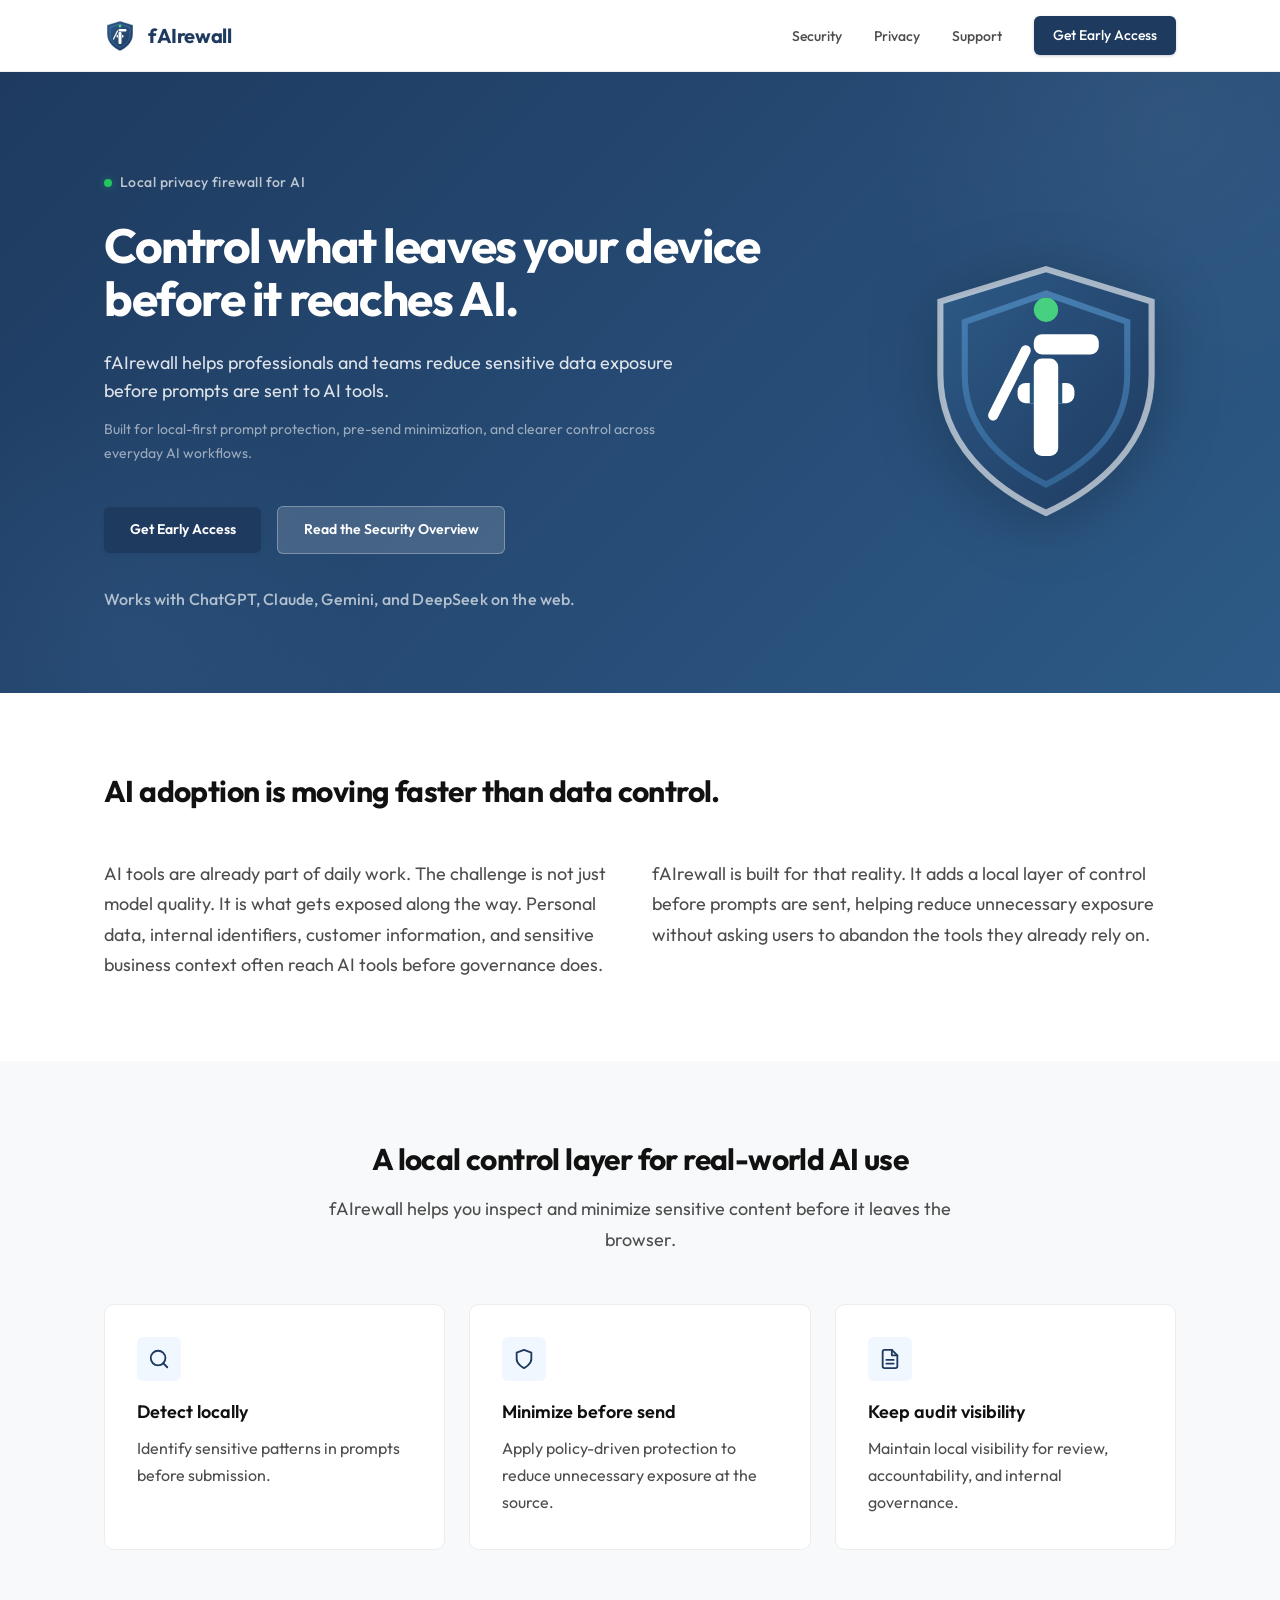
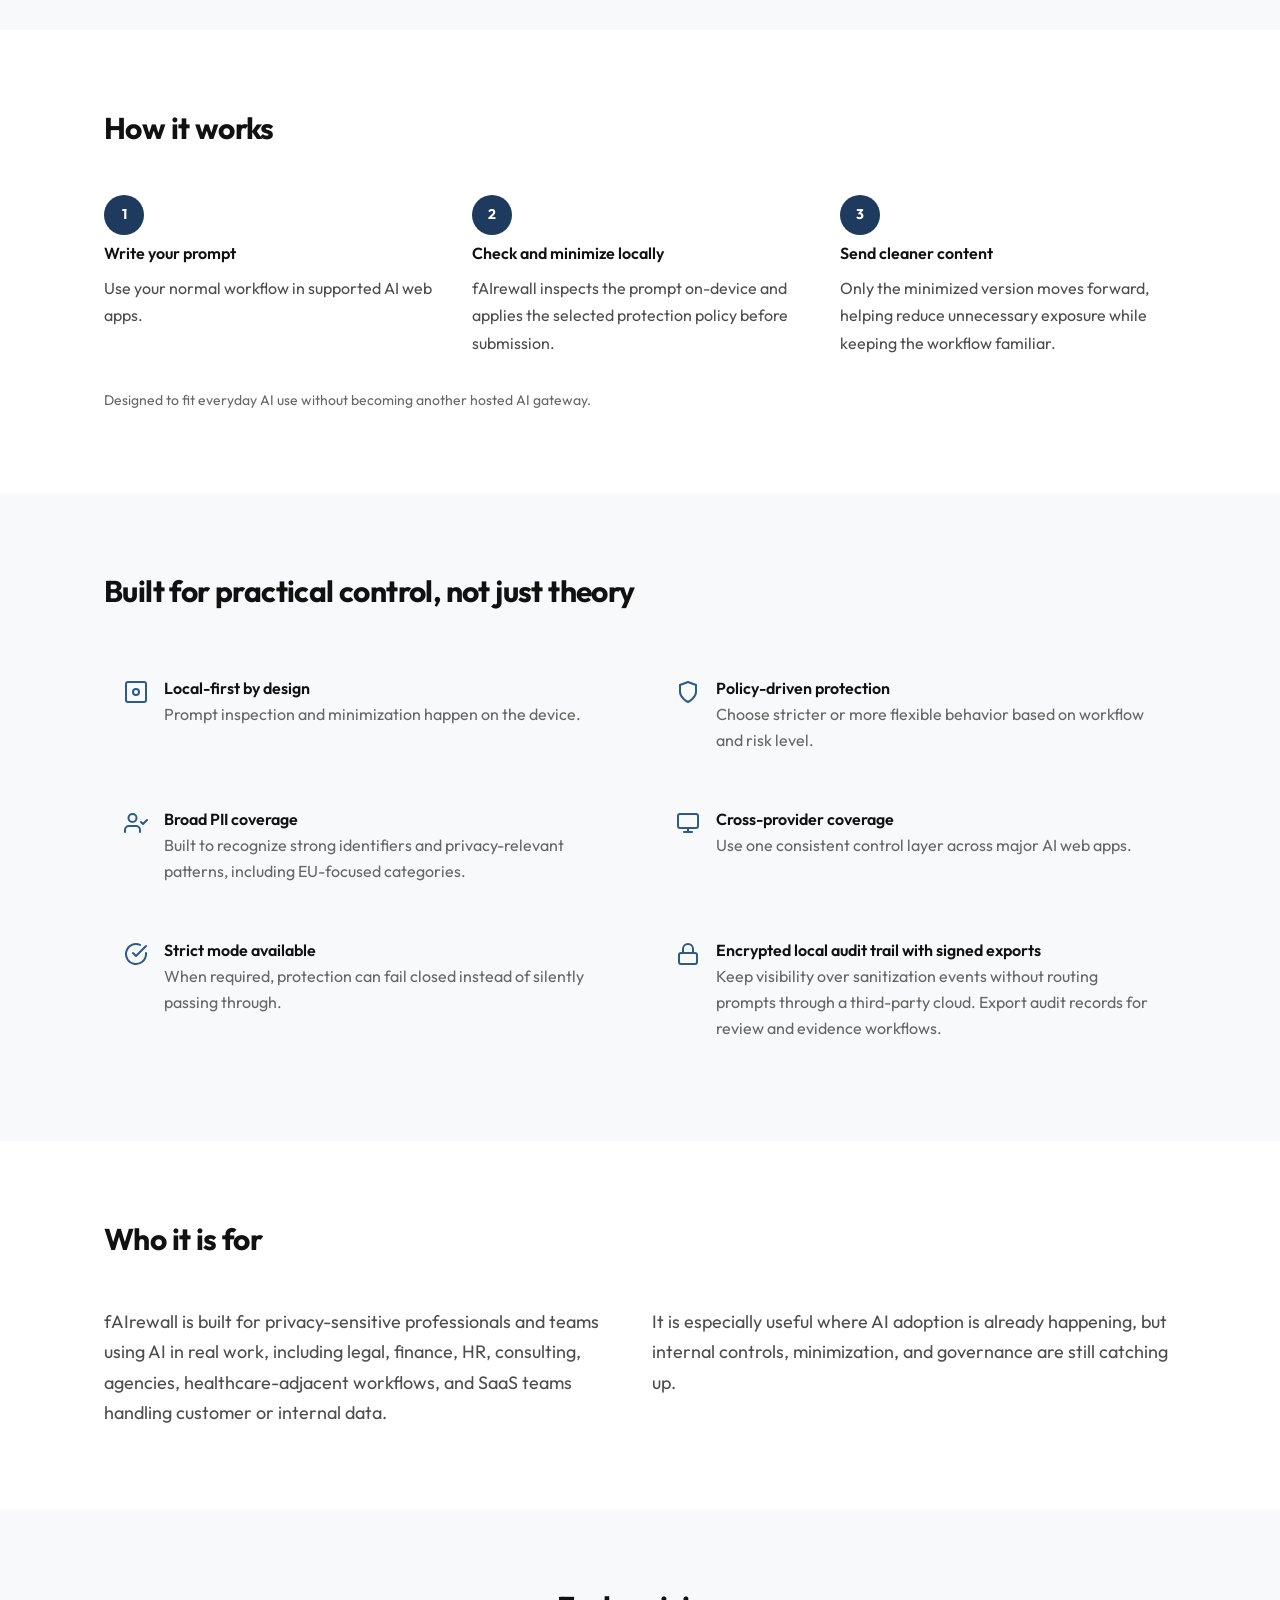
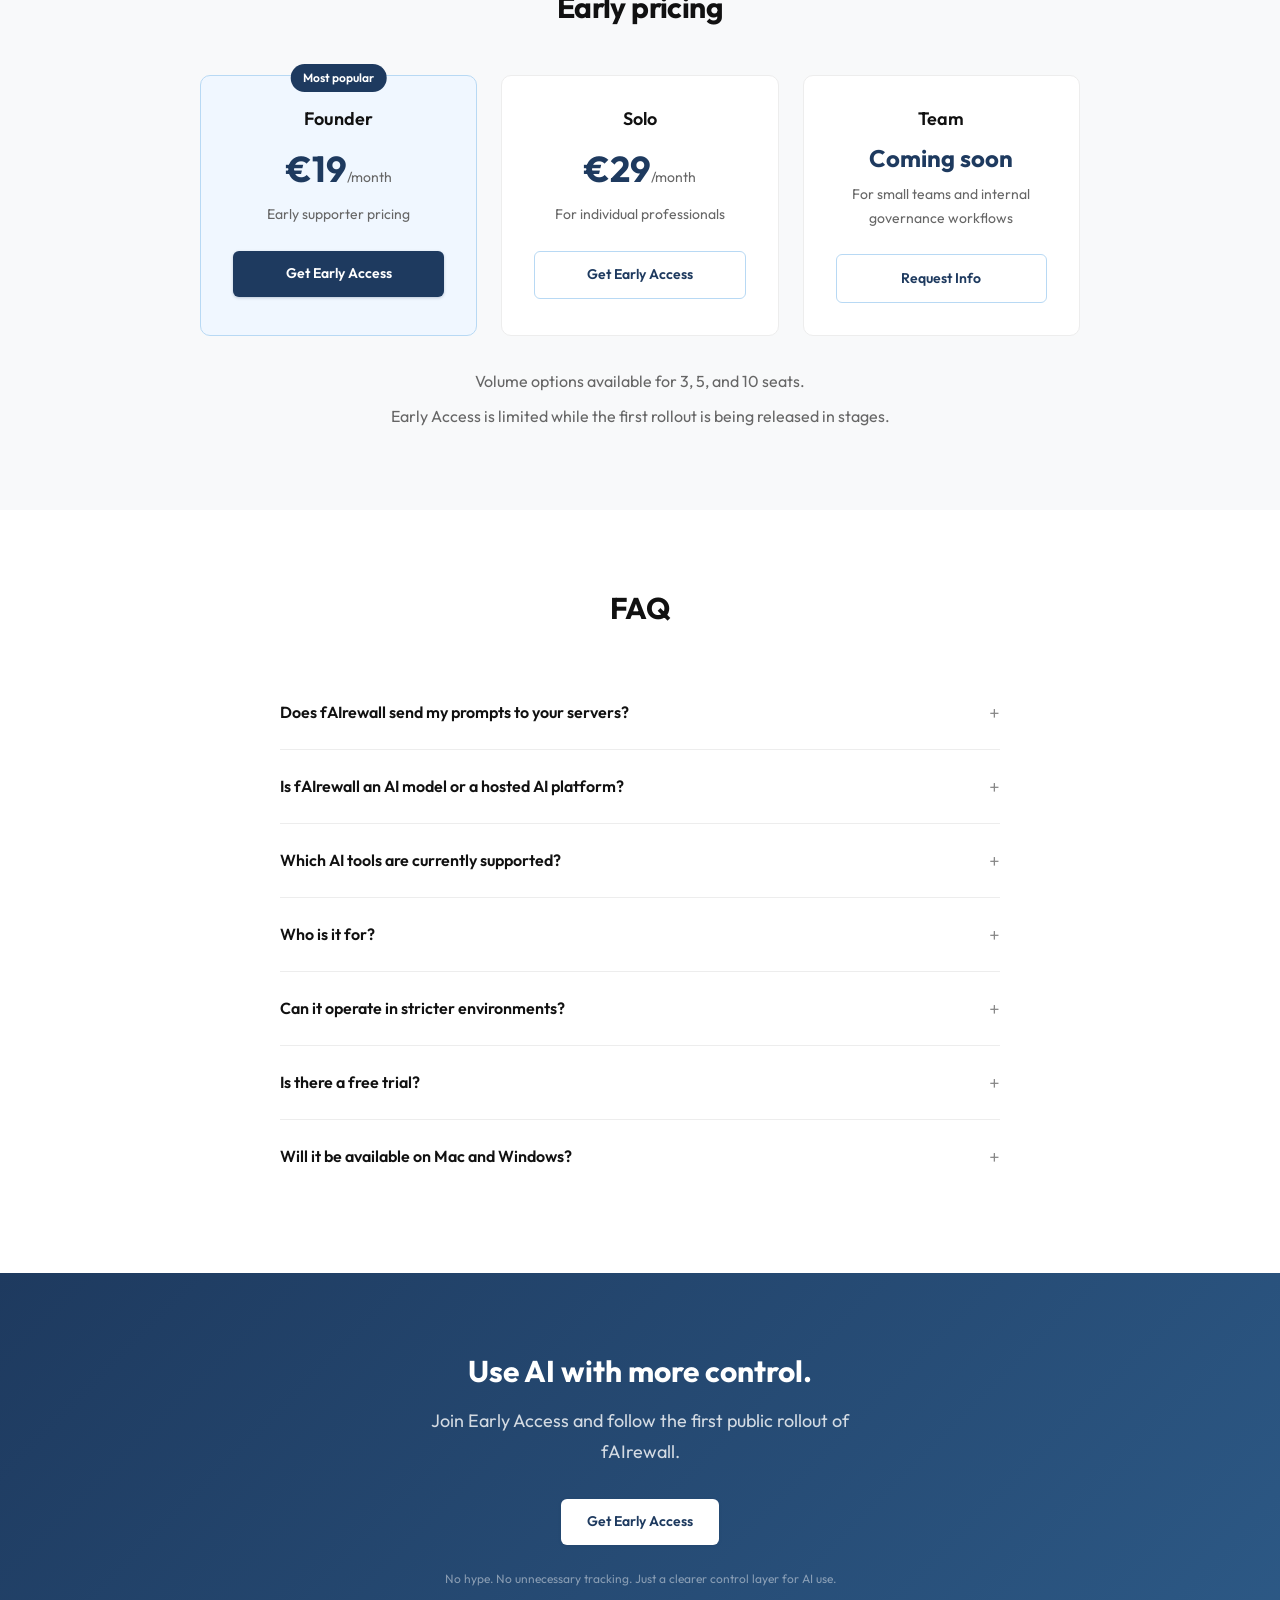
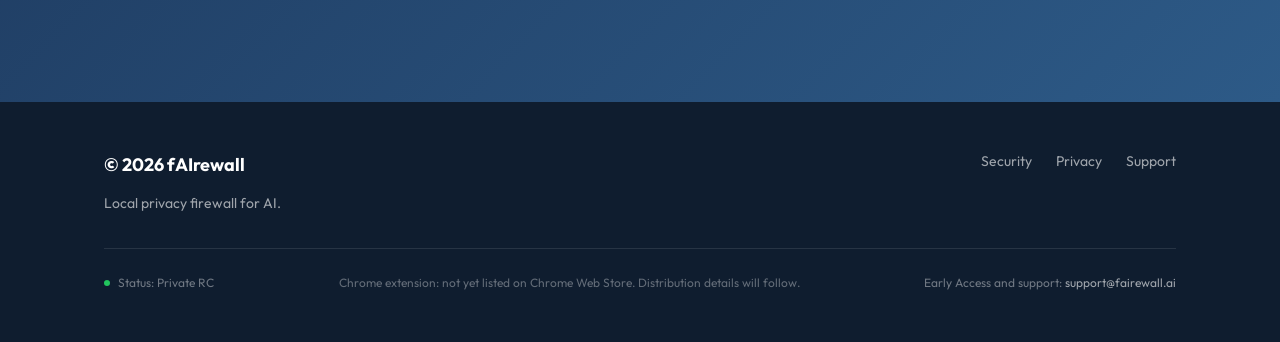
==== index.html @ bcfb012e "D25: shield full rotation non-mirrored, slightly faster" ====
<!DOCTYPE html>
<html lang="en">
<head>
  <meta charset="UTF-8" />
  <meta name="viewport" content="width=device-width, initial-scale=1.0" />
  <meta name="theme-color" content="#1e3a5f" />
  <title>fAIrewall — Local privacy firewall for AI</title>
  <meta name="description" content="fAIrewall helps professionals and teams reduce sensitive data exposure before prompts are sent to AI tools. Local-first, policy-driven, audit-ready." />
  <link rel="icon" type="image/png" href="favicon.png" />
  <link rel="stylesheet" href="styles.css" />
</head>
<body>
  <header class="site-header" id="siteHeader">
    <div class="container">
      <a href="/" class="site-logo" aria-label="fAIrewall home">
        <svg width="32" height="32" viewBox="0 0 64 64" xmlns="http://www.w3.org/2000/svg" aria-hidden="true">
          <defs><linearGradient id="hSG" x1="0%" y1="0%" x2="100%" y2="100%"><stop offset="0%" stop-color="#2d5a87"/><stop offset="100%" stop-color="#1e3a5f"/></linearGradient><linearGradient id="hHG" x1="0%" y1="0%" x2="0%" y2="100%"><stop offset="0%" stop-color="#5a9ad4"/><stop offset="100%" stop-color="#3d7ab0"/></linearGradient></defs>
          <path d="M32 2 L58 10 L58 28 C58 45 45 56 32 62 C19 56 6 45 6 28 L6 10 Z" fill="url(#hSG)"/><path d="M32 2 L58 10 L58 28 C58 45 45 56 32 62 C19 56 6 45 6 28 L6 10 Z" fill="none" stroke="#fff" stroke-width="1.5" opacity="0.6"/><path d="M32 8 L52 15 L52 28 C52 42 42 50 32 55 C22 50 12 42 12 28 L12 15 Z" fill="none" stroke="url(#hHG)" stroke-width="1.5" opacity="0.6"/>
          <g fill="#fff"><rect x="29" y="24" width="6" height="24" rx="2"/><rect x="29" y="18" width="16" height="5" rx="2"/><rect x="25" y="30" width="14" height="5" rx="2"/></g>
          <rect x="28" y="30" width="1" height="5" fill="#24547a"/><rect x="35" y="30" width="1" height="5" fill="#24547a"/>
          <line x1="27" y1="22" x2="19" y2="38" stroke="#fff" stroke-width="2.5" stroke-linecap="round"/><circle cx="32" cy="12" r="3" fill="#4ade80" opacity="0.9"/>
        </svg>
        fAIrewall
      </a>
      <nav><ul class="nav-links" id="navLinks">
        <li><a href="security.html">Security</a></li><li><a href="privacy.html">Privacy</a></li><li><a href="support.html">Support</a></li>
        <li><a href="mailto:support@fairewall.ai?subject=Early%20Access%20Request" class="btn btn-primary btn-sm">Get Early Access</a></li>
      </ul></nav>
      <button class="menu-toggle" id="menuToggle" aria-label="Toggle menu"><span></span><span></span><span></span></button>
    </div>
  </header>

  <section class="hero">
    <div class="container hero-grid">
      <div class="hero-content">
        <div class="hero-eyebrow">Local privacy firewall for AI</div>
        <h1>Control what leaves your device before it reaches AI.</h1>
        <p class="hero-sub">fAIrewall helps professionals and teams reduce sensitive data exposure before prompts are sent to AI tools.</p>
        <p class="hero-support">Built for local-first prompt protection, pre-send minimization, and clearer control across everyday AI workflows.</p>
        <div class="hero-actions">
          <a href="mailto:support@fairewall.ai?subject=Early%20Access%20Request" class="btn btn-primary">Get Early Access</a>
          <a href="security.html" class="btn btn-light">Read the Security Overview</a>
        </div>
        <p class="hero-providers">Works with ChatGPT, Claude, Gemini, and DeepSeek on the web.</p>
      </div>
      <div class="hero-visual">
        <div class="hero-shield-wrapper">
          <svg class="hero-shield-face" viewBox="0 0 64 64" xmlns="http://www.w3.org/2000/svg">
            <defs><linearGradient id="hsG" x1="0%" y1="0%" x2="100%" y2="100%"><stop offset="0%" stop-color="#2d5a87"/><stop offset="100%" stop-color="#1e3a5f"/></linearGradient><linearGradient id="hhG" x1="0%" y1="0%" x2="0%" y2="100%"><stop offset="0%" stop-color="#5a9ad4"/><stop offset="100%" stop-color="#3d7ab0"/></linearGradient></defs>
            <path d="M32 2 L58 10 L58 28 C58 45 45 56 32 62 C19 56 6 45 6 28 L6 10 Z" fill="url(#hsG)"/><path d="M32 2 L58 10 L58 28 C58 45 45 56 32 62 C19 56 6 45 6 28 L6 10 Z" fill="none" stroke="#fff" stroke-width="1.5" opacity="0.6"/><path d="M32 8 L52 15 L52 28 C52 42 42 50 32 55 C22 50 12 42 12 28 L12 15 Z" fill="none" stroke="url(#hhG)" stroke-width="1.5" opacity="0.6"/>
            <g fill="#fff"><rect x="29" y="24" width="6" height="24" rx="2"/><rect x="29" y="18" width="16" height="5" rx="2"/><rect x="25" y="30" width="14" height="5" rx="2"/></g>
            <rect x="28" y="30" width="1" height="5" fill="#24547a"/><rect x="35" y="30" width="1" height="5" fill="#24547a"/>
            <line x1="27" y1="22" x2="19" y2="38" stroke="#fff" stroke-width="2.5" stroke-linecap="round"/><circle class="shield-dot" cx="32" cy="12" r="3" fill="#4ade80" opacity="0.9"/>
          </svg>
          <svg class="hero-shield-face hero-shield-back" viewBox="0 0 64 64" xmlns="http://www.w3.org/2000/svg">
            <defs><linearGradient id="hsG2" x1="0%" y1="0%" x2="100%" y2="100%"><stop offset="0%" stop-color="#2d5a87"/><stop offset="100%" stop-color="#1e3a5f"/></linearGradient><linearGradient id="hhG2" x1="0%" y1="0%" x2="0%" y2="100%"><stop offset="0%" stop-color="#5a9ad4"/><stop offset="100%" stop-color="#3d7ab0"/></linearGradient></defs>
            <path d="M32 2 L58 10 L58 28 C58 45 45 56 32 62 C19 56 6 45 6 28 L6 10 Z" fill="url(#hsG2)"/><path d="M32 2 L58 10 L58 28 C58 45 45 56 32 62 C19 56 6 45 6 28 L6 10 Z" fill="none" stroke="#fff" stroke-width="1.5" opacity="0.6"/><path d="M32 8 L52 15 L52 28 C52 42 42 50 32 55 C22 50 12 42 12 28 L12 15 Z" fill="none" stroke="url(#hhG2)" stroke-width="1.5" opacity="0.6"/>
            <g fill="#fff"><rect x="29" y="24" width="6" height="24" rx="2"/><rect x="29" y="18" width="16" height="5" rx="2"/><rect x="25" y="30" width="14" height="5" rx="2"/></g>
            <rect x="28" y="30" width="1" height="5" fill="#24547a"/><rect x="35" y="30" width="1" height="5" fill="#24547a"/>
            <line x1="27" y1="22" x2="19" y2="38" stroke="#fff" stroke-width="2.5" stroke-linecap="round"/><circle class="shield-dot" cx="32" cy="12" r="3" fill="#4ade80" opacity="0.9"/>
          </svg>
        </div>
      </div>
    </div>
  </section>

  <section class="section" id="why"><div class="container">
    <div class="section-header fade-up"><h2 class="section-title">AI adoption is moving faster than data control.</h2></div>
    <div class="grid-2 fade-up">
      <p class="section-intro">AI tools are already part of daily work. The challenge is not just model quality. It is what gets exposed along the way. Personal data, internal identifiers, customer information, and sensitive business context often reach AI tools before governance does.</p>
      <p class="section-intro">fAIrewall is built for that reality. It adds a local layer of control before prompts are sent, helping reduce unnecessary exposure without asking users to abandon the tools they already rely on.</p>
    </div>
  </div></section>

  <section class="section section-alt" id="what"><div class="container">
    <div class="section-header centered fade-up"><h2 class="section-title">A local control layer for real-world AI use</h2><p class="section-intro">fAIrewall helps you inspect and minimize sensitive content before it leaves the browser.</p></div>
    <div class="grid-3 fade-up">
      <div class="card"><div class="card-icon"><svg viewBox="0 0 24 24" fill="none" stroke="currentColor" stroke-width="2" stroke-linecap="round" stroke-linejoin="round"><circle cx="11" cy="11" r="8"/><line x1="21" y1="21" x2="16.65" y2="16.65"/></svg></div><h3>Detect locally</h3><p>Identify sensitive patterns in prompts before submission.</p></div>
      <div class="card"><div class="card-icon"><svg viewBox="0 0 24 24" fill="none" stroke="currentColor" stroke-width="2" stroke-linecap="round" stroke-linejoin="round"><path d="M12 22s8-4 8-10V5l-8-3-8 3v7c0 6 8 10 8 10z"/></svg></div><h3>Minimize before send</h3><p>Apply policy-driven protection to reduce unnecessary exposure at the source.</p></div>
      <div class="card"><div class="card-icon"><svg viewBox="0 0 24 24" fill="none" stroke="currentColor" stroke-width="2" stroke-linecap="round" stroke-linejoin="round"><path d="M14 2H6a2 2 0 0 0-2 2v16a2 2 0 0 0 2 2h12a2 2 0 0 0 2-2V8z"/><polyline points="14 2 14 8 20 8"/><line x1="16" y1="13" x2="8" y2="13"/><line x1="16" y1="17" x2="8" y2="17"/></svg></div><h3>Keep audit visibility</h3><p>Maintain local visibility for review, accountability, and internal governance.</p></div>
    </div>
  </div></section>

  <section class="section" id="how"><div class="container">
    <div class="section-header fade-up"><h2 class="section-title">How it works</h2></div>
    <div class="steps fade-up">
      <div class="step"><h3>Write your prompt</h3><p>Use your normal workflow in supported AI web apps.</p></div>
      <div class="step"><h3>Check and minimize locally</h3><p>fAIrewall inspects the prompt on-device and applies the selected protection policy before submission.</p></div>
      <div class="step"><h3>Send cleaner content</h3><p>Only the minimized version moves forward, helping reduce unnecessary exposure while keeping the workflow familiar.</p></div>
    </div>
    <p class="section-intro fade-up" style="margin-top:var(--space-8);font-size:var(--text-sm);color:var(--text-muted);">Designed to fit everyday AI use without becoming another hosted AI gateway.</p>
  </div></section>

  <section class="section section-alt" id="capabilities"><div class="container">
    <div class="section-header fade-up"><h2 class="section-title">Built for practical control, not just theory</h2></div>
    <div class="capabilities fade-up">
      <div class="capability"><svg class="capability-icon" viewBox="0 0 24 24" fill="none" stroke="currentColor" stroke-width="2" stroke-linecap="round" stroke-linejoin="round"><rect x="2" y="2" width="20" height="20" rx="2"/><circle cx="12" cy="12" r="3"/></svg><div><h3>Local-first by design</h3><p>Prompt inspection and minimization happen on the device.</p></div></div>
      <div class="capability"><svg class="capability-icon" viewBox="0 0 24 24" fill="none" stroke="currentColor" stroke-width="2" stroke-linecap="round" stroke-linejoin="round"><path d="M12 22s8-4 8-10V5l-8-3-8 3v7c0 6 8 10 8 10z"/></svg><div><h3>Policy-driven protection</h3><p>Choose stricter or more flexible behavior based on workflow and risk level.</p></div></div>
      <div class="capability"><svg class="capability-icon" viewBox="0 0 24 24" fill="none" stroke="currentColor" stroke-width="2" stroke-linecap="round" stroke-linejoin="round"><path d="M16 21v-2a4 4 0 0 0-4-4H5a4 4 0 0 0-4 4v2"/><circle cx="8.5" cy="7" r="4"/><polyline points="17 11 19 13 23 9"/></svg><div><h3>Broad PII coverage</h3><p>Built to recognize strong identifiers and privacy-relevant patterns, including EU-focused categories.</p></div></div>
      <div class="capability"><svg class="capability-icon" viewBox="0 0 24 24" fill="none" stroke="currentColor" stroke-width="2" stroke-linecap="round" stroke-linejoin="round"><rect x="2" y="3" width="20" height="14" rx="2"/><line x1="8" y1="21" x2="16" y2="21"/><line x1="12" y1="17" x2="12" y2="21"/></svg><div><h3>Cross-provider coverage</h3><p>Use one consistent control layer across major AI web apps.</p></div></div>
      <div class="capability"><svg class="capability-icon" viewBox="0 0 24 24" fill="none" stroke="currentColor" stroke-width="2" stroke-linecap="round" stroke-linejoin="round"><path d="M22 11.08V12a10 10 0 1 1-5.93-9.14"/><polyline points="22 4 12 14.01 9 11.01"/></svg><div><h3>Strict mode available</h3><p>When required, protection can fail closed instead of silently passing through.</p></div></div>
      <div class="capability"><svg class="capability-icon" viewBox="0 0 24 24" fill="none" stroke="currentColor" stroke-width="2" stroke-linecap="round" stroke-linejoin="round"><rect x="3" y="11" width="18" height="11" rx="2" ry="2"/><path d="M7 11V7a5 5 0 0 1 10 0v4"/></svg><div><h3>Encrypted local audit trail with signed exports</h3><p>Keep visibility over sanitization events without routing prompts through a third-party cloud. Export audit records for review and evidence workflows.</p></div></div>
    </div>
  </div></section>

  <section class="section" id="who"><div class="container">
    <div class="section-header fade-up"><h2 class="section-title">Who it is for</h2></div>
    <div class="grid-2 fade-up">
      <p class="section-intro">fAIrewall is built for privacy-sensitive professionals and teams using AI in real work, including legal, finance, HR, consulting, agencies, healthcare-adjacent workflows, and SaaS teams handling customer or internal data.</p>
      <p class="section-intro">It is especially useful where AI adoption is already happening, but internal controls, minimization, and governance are still catching up.</p>
    </div>
  </div></section>

  <section class="section section-alt" id="pricing"><div class="container">
    <div class="section-header centered fade-up"><h2 class="section-title">Early pricing</h2></div>
    <div class="pricing-grid fade-up">
      <div class="pricing-card featured"><h3>Founder</h3><div class="price">&euro;19<span class="price-period">/month</span></div><p class="price-desc">Early supporter pricing</p><a href="mailto:support@fairewall.ai?subject=Early%20Access%20Request" class="btn btn-primary" style="width:100%">Get Early Access</a></div>
      <div class="pricing-card"><h3>Solo</h3><div class="price">&euro;29<span class="price-period">/month</span></div><p class="price-desc">For individual professionals</p><a href="mailto:support@fairewall.ai?subject=Early%20Access%20Request" class="btn btn-secondary" style="width:100%">Get Early Access</a></div>
      <div class="pricing-card"><h3>Team</h3><div class="price" style="font-size:var(--text-2xl);margin-top:var(--space-2);">Coming soon</div><p class="price-desc">For small teams and internal governance workflows</p><a href="mailto:support@fairewall.ai?subject=Early%20Access%20Request%20-%20Team" class="btn btn-secondary" style="width:100%">Request Info</a></div>
    </div>
    <p class="pricing-note fade-up">Volume options available for 3, 5, and 10 seats.</p>
    <p class="pricing-note fade-up" style="margin-top:var(--space-2);">Early Access is limited while the first rollout is being released in stages.</p>
  </div></section>

  <section class="section" id="faq"><div class="container">
    <div class="section-header centered fade-up"><h2 class="section-title">FAQ</h2></div>
    <div class="faq-list fade-up">
      <div class="faq-item"><button class="faq-q" aria-expanded="false">Does fAIrewall send my prompts to your servers?</button><div class="faq-a"><p>By default, no. fAIrewall is built around local processing and local control rather than acting as a hosted relay.</p></div></div>
      <div class="faq-item"><button class="faq-q" aria-expanded="false">Is fAIrewall an AI model or a hosted AI platform?</button><div class="faq-a"><p>No. It is a local control layer designed to help reduce sensitive data exposure before prompts are submitted to the AI tools you already use.</p></div></div>
      <div class="faq-item"><button class="faq-q" aria-expanded="false">Which AI tools are currently supported?</button><div class="faq-a"><p>Current web support includes ChatGPT, Claude, Gemini, and DeepSeek.</p></div></div>
      <div class="faq-item"><button class="faq-q" aria-expanded="false">Who is it for?</button><div class="faq-a"><p>It is designed for professionals and teams who want more control over what gets exposed to AI tools during everyday work.</p></div></div>
      <div class="faq-item"><button class="faq-q" aria-expanded="false">Can it operate in stricter environments?</button><div class="faq-a"><p>Yes. fAIrewall is designed to support stricter operational modes when silent fallback is not acceptable.</p></div></div>
      <div class="faq-item"><button class="faq-q" aria-expanded="false">Is there a free trial?</button><div class="faq-a"><p>A 14-day local trial is planned as part of the rollout.</p></div></div>
      <div class="faq-item"><button class="faq-q" aria-expanded="false">Will it be available on Mac and Windows?</button><div class="faq-a"><p>Yes. Early rollout targets both macOS and Windows.</p></div></div>
    </div>
  </div></section>

  <section class="final-cta"><div class="container">
    <h2>Use AI with more control.</h2>
    <p>Join Early Access and follow the first public rollout of fAIrewall.</p>
    <a href="mailto:support@fairewall.ai?subject=Early%20Access%20Request" class="btn btn-primary" style="background:var(--neutral-0);color:var(--brand-700);">Get Early Access</a>
    <p class="micro">No hype. No unnecessary tracking. Just a clearer control layer for AI use.</p>
  </div></section>

  <footer class="site-footer"><div class="container">
    <div class="footer-inner">
      <div><div class="footer-brand">&copy; 2026 fAIrewall</div><p>Local privacy firewall for AI.</p></div>
      <ul class="footer-links"><li><a href="security.html">Security</a></li><li><a href="privacy.html">Privacy</a></li><li><a href="support.html">Support</a></li></ul>
    </div>
    <div class="footer-meta">
      <span class="footer-status"><span class="dot"></span> Status: Private RC</span>
      <span class="footer-disclosure">Chrome extension: not yet listed on Chrome Web Store. Distribution details will follow.</span>
      <span class="footer-contact">Early Access and support: <a href="mailto:support@fairewall.ai">support@fairewall.ai</a></span>
    </div>
  </div></footer>

  <script>
    const header=document.getElementById('siteHeader');window.addEventListener('scroll',()=>{header.classList.toggle('scrolled',window.scrollY>10)});
    const toggle=document.getElementById('menuToggle'),links=document.getElementById('navLinks');toggle.addEventListener('click',()=>{links.classList.toggle('open');toggle.classList.toggle('open')});
    document.querySelectorAll('.faq-q').forEach(btn=>{btn.addEventListener('click',()=>{const item=btn.parentElement,isOpen=item.classList.contains('open');document.querySelectorAll('.faq-item').forEach(i=>i.classList.remove('open'));document.querySelectorAll('.faq-q').forEach(b=>b.setAttribute('aria-expanded','false'));if(!isOpen){item.classList.add('open');btn.setAttribute('aria-expanded','true')}})});
    const observer=new IntersectionObserver(entries=>{entries.forEach(e=>{if(e.isIntersecting)e.target.classList.add('visible')})},{threshold:0.1,rootMargin:'0px 0px -40px 0px'});document.querySelectorAll('.fade-up').forEach(el=>observer.observe(el));
  </script>
</body>
</html>
---- styles.css ----
/* ============================================================
   fAIrewall D25 Landing — Shared Styles
   Source-of-truth palette from desktop + extension code
   ============================================================ */

/* --- Google Font --- */
@import url('https://fonts.googleapis.com/css2?family=Outfit:wght@300;400;500;600;700&display=swap');

/* === Design Tokens === */
:root {
  /* Brand (from product --fw-primary-* / --color-primary-*) */
  --brand-900: #0f1d2f;
  --brand-800: #162a42;
  --brand-700: #1e3a5f;
  --brand-600: #2d5a87;
  --brand-500: #3d7ab0;
  --brand-400: #5a9ad4;
  --brand-200: #b8d9f4;
  --brand-100: #e0f0fc;
  --brand-50:  #f0f7ff;

  /* Success (from product --fw-success-* / --color-success-*) */
  --success-700: #166534;
  --success-600: #16a34a;
  --success-500: #22c55e;
  --success-100: #dcfce7;
  --success-50:  #f0fdf4;

  /* Warning */
  --warning-500: #f59e0b;

  /* Danger */
  --danger-500: #ef4444;

  /* Neutrals (from product neutral scale) */
  --neutral-900: #111111;
  --neutral-800: #1a1a1a;
  --neutral-700: #333333;
  --neutral-600: #4d4d4d;
  --neutral-500: #666666;
  --neutral-400: #888888;
  --neutral-300: #b3b3b3;
  --neutral-200: #d4d4d4;
  --neutral-150: #e0e0e0;
  --neutral-100: #ededed;
  --neutral-50:  #f5f5f5;
  --neutral-25:  #f8f9fa;
  --neutral-0:   #ffffff;

  /* Semantic mappings */
  --bg:            var(--neutral-0);
  --bg-alt:        var(--neutral-25);
  --card-bg:       var(--neutral-0);
  --text:          var(--neutral-900);
  --text-secondary: var(--neutral-600);
  --text-muted:    var(--neutral-500);
  --text-light:    var(--neutral-400);
  --border:        var(--neutral-150);
  --border-light:  var(--neutral-100);

  /* Typography */
  --font-main: 'Outfit', system-ui, -apple-system, sans-serif;
  --text-xs:   0.75rem;
  --text-sm:   0.875rem;
  --text-base: 1rem;
  --text-lg:   1.125rem;
  --text-xl:   1.25rem;
  --text-2xl:  1.5rem;
  --text-3xl:  1.875rem;
  --text-4xl:  2.25rem;
  --text-5xl:  3rem;

  /* Spacing */
  --space-1:  0.25rem;
  --space-2:  0.5rem;
  --space-3:  0.75rem;
  --space-4:  1rem;
  --space-5:  1.25rem;
  --space-6:  1.5rem;
  --space-8:  2rem;
  --space-10: 2.5rem;
  --space-12: 3rem;
  --space-16: 4rem;
  --space-20: 5rem;
  --space-24: 6rem;

  /* Layout */
  --max-width:   1120px;
  --header-h:    72px;
  --radius-sm:   6px;
  --radius-md:   10px;
  --radius-lg:   16px;
  --radius-full: 9999px;

  /* Shadows */
  --shadow-sm:  0 1px 3px rgba(0,0,0,0.06), 0 1px 2px rgba(0,0,0,0.04);
  --shadow-md:  0 4px 12px rgba(0,0,0,0.08);
  --shadow-lg:  0 8px 24px rgba(0,0,0,0.1);
  --shadow-card: 0 1px 3px rgba(0,0,0,0.04), 0 0 0 1px rgba(0,0,0,0.03);

  /* Transition */
  --ease: cubic-bezier(0.4, 0, 0.2, 1);
}


/* === Reset & Base === */
*, *::before, *::after { box-sizing: border-box; margin: 0; padding: 0; }

html {
  font-size: 16px;
  scroll-behavior: smooth;
  -webkit-font-smoothing: antialiased;
  -moz-osx-font-smoothing: grayscale;
}

body {
  font-family: var(--font-main);
  color: var(--text);
  background: var(--bg);
  line-height: 1.7;
  font-weight: 400;
}

img { max-width: 100%; height: auto; display: block; }

a {
  color: var(--brand-600);
  text-decoration: none;
  transition: color 0.2s var(--ease);
}
a:hover { color: var(--brand-500); }

h1, h2, h3, h4, h5, h6 {
  line-height: 1.25;
  font-weight: 600;
  color: var(--text);
}


/* === Layout === */
.container {
  max-width: var(--max-width);
  margin: 0 auto;
  padding: 0 var(--space-6);
}


/* === Header / Nav === */
.site-header {
  position: sticky;
  top: 0;
  z-index: 100;
  height: var(--header-h);
  background: rgba(255,255,255,0.92);
  backdrop-filter: blur(12px);
  -webkit-backdrop-filter: blur(12px);
  border-bottom: 1px solid var(--border-light);
  transition: box-shadow 0.3s var(--ease);
}
.site-header.scrolled {
  box-shadow: var(--shadow-sm);
}
.site-header .container {
  display: flex;
  align-items: center;
  justify-content: space-between;
  height: 100%;
}

.site-logo {
  display: flex;
  align-items: center;
  gap: var(--space-3);
  text-decoration: none;
  color: var(--brand-700);
  font-weight: 700;
  font-size: var(--text-xl);
  letter-spacing: -0.02em;
}
.site-logo svg { flex-shrink: 0; }

.nav-links {
  display: flex;
  align-items: center;
  gap: var(--space-8);
  list-style: none;
}
.nav-links a {
  color: var(--text-secondary);
  font-size: var(--text-sm);
  font-weight: 500;
  transition: color 0.2s var(--ease);
}
.nav-links a:hover { color: var(--brand-700); }

/* Mobile menu */
.menu-toggle {
  display: none;
  background: none;
  border: none;
  cursor: pointer;
  padding: var(--space-2);
  color: var(--text);
  position: relative;
  width: 40px;
  height: 40px;
}
.menu-toggle span {
  display: block;
  width: 22px;
  height: 2px;
  background: currentColor;
  position: absolute;
  left: 9px;
  transition: all 0.3s var(--ease);
  border-radius: 1px;
}
.menu-toggle span:nth-child(1) { top: 12px; }
.menu-toggle span:nth-child(2) { top: 19px; }
.menu-toggle span:nth-child(3) { top: 26px; }
.menu-toggle.open span:nth-child(1) {
  top: 19px;
  transform: rotate(45deg);
}
.menu-toggle.open span:nth-child(2) {
  opacity: 0;
}
.menu-toggle.open span:nth-child(3) {
  top: 19px;
  transform: rotate(-45deg);
}


/* === Buttons === */
.btn {
  display: inline-flex;
  align-items: center;
  justify-content: center;
  gap: var(--space-2);
  padding: 0.7rem 1.6rem;
  font-family: var(--font-main);
  font-size: var(--text-sm);
  font-weight: 600;
  border-radius: var(--radius-sm);
  border: none;
  cursor: pointer;
  text-decoration: none;
  transition: all 0.2s var(--ease);
  white-space: nowrap;
}

.btn-primary {
  background: var(--brand-700);
  color: var(--neutral-0);
  box-shadow: 0 1px 3px rgba(30,58,95,0.25);
}
.btn-primary:hover {
  background: var(--brand-600);
  color: var(--neutral-0);
  box-shadow: 0 2px 8px rgba(30,58,95,0.3);
  transform: translateY(-1px);
}

.btn-secondary {
  background: transparent;
  color: var(--brand-700);
  border: 1.5px solid var(--brand-200);
}
.btn-secondary:hover {
  background: var(--brand-50);
  border-color: var(--brand-500);
  color: var(--brand-700);
}

.btn-ghost {
  background: transparent;
  color: var(--brand-700);
  padding: 0.5rem 1rem;
}
.btn-ghost:hover {
  background: var(--brand-50);
}

/* Light variant for dark backgrounds */
.btn-light {
  background: rgba(255,255,255,0.15);
  color: var(--neutral-0);
  border: 1.5px solid rgba(255,255,255,0.3);
}
.btn-light:hover {
  background: rgba(255,255,255,0.25);
  color: var(--neutral-0);
}

.btn-sm {
  padding: 0.5rem 1.2rem;
  font-size: var(--text-xs);
}


/* === Hero === */
.hero {
  background: linear-gradient(135deg, var(--brand-700) 0%, var(--brand-600) 100%);
  color: var(--neutral-0);
  padding: var(--space-24) 0 var(--space-20);
  position: relative;
  overflow: hidden;
}
.hero::before {
  content: '';
  position: absolute;
  top: -40%;
  right: -15%;
  width: 600px;
  height: 600px;
  background: radial-gradient(circle, rgba(255,255,255,0.04) 0%, transparent 70%);
  pointer-events: none;
}
.hero::after {
  content: '';
  position: absolute;
  bottom: -30%;
  left: -10%;
  width: 500px;
  height: 500px;
  background: radial-gradient(circle, rgba(93,154,212,0.08) 0%, transparent 70%);
  pointer-events: none;
}

.hero-content {
  position: relative;
  z-index: 1;
  max-width: 720px;
}

.hero-eyebrow {
  display: inline-flex;
  align-items: center;
  gap: var(--space-2);
  font-size: var(--text-sm);
  font-weight: 500;
  color: rgba(255,255,255,0.7);
  margin-bottom: var(--space-6);
  letter-spacing: 0.03em;
}
.hero-eyebrow::before {
  content: '';
  display: block;
  width: 8px;
  height: 8px;
  background: var(--success-500);
  border-radius: 50%;
  box-shadow: 0 0 8px rgba(34,197,94,0.4);
}

.hero h1 {
  font-size: var(--text-5xl);
  font-weight: 700;
  color: var(--neutral-0);
  letter-spacing: -0.03em;
  line-height: 1.1;
  margin-bottom: var(--space-6);
}

.hero-sub {
  font-size: var(--text-lg);
  color: rgba(255,255,255,0.85);
  line-height: 1.6;
  margin-bottom: var(--space-3);
  max-width: 600px;
}

.hero-support {
  font-size: var(--text-sm);
  color: rgba(255,255,255,0.55);
  margin-bottom: var(--space-10);
  max-width: 560px;
}

.hero-actions {
  display: flex;
  align-items: center;
  gap: var(--space-4);
  margin-bottom: var(--space-8);
  flex-wrap: wrap;
}

.hero-note {
  font-size: var(--text-xs);
  color: rgba(255,255,255,0.45);
}


/* === Sections === */
.section {
  padding: var(--space-20) 0;
}
.section-alt {
  background: var(--bg-alt);
}

.section-header {
  max-width: 640px;
  margin-bottom: var(--space-12);
}
.section-header.centered {
  margin-left: auto;
  margin-right: auto;
  text-align: center;
}

.section-title {
  font-size: var(--text-3xl);
  font-weight: 700;
  letter-spacing: -0.02em;
  margin-bottom: var(--space-4);
}

.section-intro {
  font-size: var(--text-lg);
  color: var(--text-secondary);
  line-height: 1.7;
}


/* === Cards === */
.card {
  background: var(--card-bg);
  border: 1px solid var(--border-light);
  border-radius: var(--radius-md);
  padding: var(--space-8);
  transition: box-shadow 0.2s var(--ease), transform 0.2s var(--ease);
}
.card:hover {
  box-shadow: var(--shadow-md);
  transform: translateY(-2px);
}

.card-icon {
  width: 44px;
  height: 44px;
  display: flex;
  align-items: center;
  justify-content: center;
  background: var(--brand-50);
  color: var(--brand-700);
  border-radius: var(--radius-sm);
  margin-bottom: var(--space-5);
}
.card-icon svg { width: 22px; height: 22px; }

.card h3 {
  font-size: var(--text-lg);
  font-weight: 600;
  margin-bottom: var(--space-3);
}
.card p {
  font-size: var(--text-base);
  color: var(--text-secondary);
  line-height: 1.7;
}


/* === Grid layouts === */
.grid-3 {
  display: grid;
  grid-template-columns: repeat(3, 1fr);
  gap: var(--space-6);
}
.grid-2 {
  display: grid;
  grid-template-columns: repeat(2, 1fr);
  gap: var(--space-6);
}


/* === Steps (How it works) === */
.steps {
  display: grid;
  grid-template-columns: repeat(3, 1fr);
  gap: var(--space-8);
  counter-reset: step;
}
.step {
  position: relative;
  padding-top: var(--space-12);
}
.step::before {
  counter-increment: step;
  content: counter(step);
  position: absolute;
  top: 0;
  left: 0;
  width: 40px;
  height: 40px;
  display: flex;
  align-items: center;
  justify-content: center;
  background: var(--brand-700);
  color: var(--neutral-0);
  font-size: var(--text-sm);
  font-weight: 700;
  border-radius: 50%;
}
.step h3 {
  font-size: var(--text-base);
  font-weight: 600;
  margin-bottom: var(--space-3);
}
.step p {
  font-size: var(--text-base);
  color: var(--text-secondary);
  line-height: 1.7;
}


/* === Capabilities === */
.capabilities {
  display: grid;
  grid-template-columns: repeat(2, 1fr);
  gap: var(--space-4) var(--space-8);
}
.capability {
  display: flex;
  gap: var(--space-4);
  padding: var(--space-5);
  border-radius: var(--radius-sm);
  transition: background 0.2s var(--ease);
}
.capability:hover { background: var(--neutral-25); }
.capability-icon {
  flex-shrink: 0;
  width: 24px;
  height: 24px;
  color: var(--brand-600);
  margin-top: 2px;
}
.capability h3 {
  font-size: var(--text-base);
  font-weight: 600;
  margin-bottom: var(--space-1);
}
.capability p {
  font-size: var(--text-base);
  color: var(--text-muted);
  line-height: 1.6;
}


/* === Pricing === */
.pricing-grid {
  display: grid;
  grid-template-columns: repeat(3, 1fr);
  gap: var(--space-6);
  max-width: 880px;
  margin: 0 auto;
}

.pricing-card {
  background: var(--card-bg);
  border: 1px solid var(--border-light);
  border-radius: var(--radius-md);
  padding: var(--space-8);
  text-align: center;
  transition: box-shadow 0.2s var(--ease), transform 0.2s var(--ease);
}
.pricing-card:hover {
  box-shadow: var(--shadow-md);
  transform: translateY(-2px);
}
.pricing-card.featured {
  border-color: var(--brand-200);
  background: var(--brand-50);
  position: relative;
}
.pricing-card.featured::before {
  content: 'Most popular';
  position: absolute;
  top: -12px;
  left: 50%;
  transform: translateX(-50%);
  background: var(--brand-700);
  color: var(--neutral-0);
  font-size: var(--text-xs);
  font-weight: 600;
  padding: 0.25rem 0.8rem;
  border-radius: var(--radius-full);
  white-space: nowrap;
}

.pricing-card h3 {
  font-size: var(--text-lg);
  font-weight: 600;
  margin-bottom: var(--space-2);
}
.pricing-card .price {
  font-size: var(--text-4xl);
  font-weight: 700;
  color: var(--brand-700);
  margin-bottom: var(--space-1);
}
.pricing-card .price-period {
  font-size: var(--text-sm);
  color: var(--text-muted);
  font-weight: 400;
}
.pricing-card .price-desc {
  font-size: var(--text-sm);
  color: var(--text-muted);
  margin-bottom: var(--space-6);
}

.pricing-note {
  text-align: center;
  margin-top: var(--space-8);
  font-size: var(--text-base);
  color: var(--text-muted);
}


/* === FAQ === */
.faq-list {
  max-width: 720px;
  margin: 0 auto;
}
.faq-item {
  border-bottom: 1px solid var(--border-light);
  padding: var(--space-6) 0;
}
.faq-item:last-child { border-bottom: none; }

.faq-q {
  font-size: var(--text-base);
  font-weight: 600;
  color: var(--text);
  cursor: pointer;
  display: flex;
  justify-content: space-between;
  align-items: center;
  gap: var(--space-4);
  background: none;
  border: none;
  width: 100%;
  text-align: left;
  font-family: var(--font-main);
  padding: 0;
}
.faq-q::after {
  content: '+';
  font-size: var(--text-xl);
  font-weight: 300;
  color: var(--text-light);
  flex-shrink: 0;
  transition: transform 0.2s var(--ease);
}
.faq-item.open .faq-q::after {
  transform: rotate(45deg);
}

.faq-a {
  max-height: 0;
  overflow: hidden;
  transition: max-height 0.3s var(--ease), padding 0.3s var(--ease);
}
.faq-item.open .faq-a {
  max-height: 200px;
  padding-top: var(--space-4);
}
.faq-a p {
  font-size: var(--text-base);
  color: var(--text-secondary);
  line-height: 1.7;
}


/* === Final CTA === */
.final-cta {
  background: linear-gradient(135deg, var(--brand-700) 0%, var(--brand-600) 100%);
  color: var(--neutral-0);
  padding: var(--space-20) 0;
  text-align: center;
}
.final-cta h2 {
  font-size: var(--text-3xl);
  font-weight: 700;
  color: var(--neutral-0);
  margin-bottom: var(--space-4);
}
.final-cta p {
  font-size: var(--text-lg);
  color: rgba(255,255,255,0.8);
  margin-bottom: var(--space-8);
  max-width: 480px;
  margin-left: auto;
  margin-right: auto;
}
.final-cta .micro {
  font-size: var(--text-xs);
  color: rgba(255,255,255,0.45);
  margin-top: var(--space-6);
}


/* === Footer === */
.site-footer {
  background: var(--brand-900);
  color: rgba(255,255,255,0.6);
  padding: var(--space-12) 0;
  font-size: var(--text-sm);
}
.footer-inner {
  display: flex;
  justify-content: space-between;
  align-items: flex-start;
  gap: var(--space-8);
  flex-wrap: wrap;
}
.footer-brand {
  color: var(--neutral-0);
  font-weight: 700;
  font-size: var(--text-lg);
  margin-bottom: var(--space-3);
}
.footer-links {
  display: flex;
  gap: var(--space-6);
  list-style: none;
}
.footer-links a {
  color: rgba(255,255,255,0.6);
  font-size: var(--text-sm);
}
.footer-links a:hover { color: var(--neutral-0); }

.footer-meta {
  width: 100%;
  display: flex;
  justify-content: space-between;
  align-items: center;
  gap: var(--space-4);
  margin-top: var(--space-8);
  padding-top: var(--space-6);
  border-top: 1px solid rgba(255,255,255,0.1);
  flex-wrap: wrap;
}
.footer-status {
  display: inline-flex;
  align-items: center;
  gap: var(--space-2);
  font-size: var(--text-xs);
  color: rgba(255,255,255,0.4);
}
.footer-status .dot {
  width: 6px;
  height: 6px;
  background: var(--success-500);
  border-radius: 50%;
}
.footer-disclosure {
  font-size: var(--text-xs);
  color: rgba(255,255,255,0.35);
  max-width: 480px;
}
.footer-contact {
  font-size: var(--text-xs);
  color: rgba(255,255,255,0.4);
}
.footer-contact a {
  color: rgba(255,255,255,0.6);
}


/* === Page (Security / Privacy / Support) === */
.page-hero {
  background: linear-gradient(135deg, var(--brand-700) 0%, var(--brand-600) 100%);
  color: var(--neutral-0);
  padding: var(--space-20) 0 var(--space-16);
}
.page-hero h1 {
  font-size: var(--text-4xl);
  font-weight: 700;
  color: var(--neutral-0);
  letter-spacing: -0.02em;
  margin-bottom: var(--space-6);
}
.page-hero p {
  font-size: var(--text-lg);
  color: rgba(255,255,255,0.8);
  max-width: 640px;
  line-height: 1.7;
}

.page-content {
  padding: var(--space-16) 0;
}
.page-content .container {
  max-width: 740px;
}
.page-section {
  margin-bottom: var(--space-12);
}
.page-section:last-child { margin-bottom: 0; }
.page-section h2 {
  font-size: var(--text-xl);
  font-weight: 600;
  margin-bottom: var(--space-4);
  letter-spacing: -0.01em;
}
.page-section p {
  font-size: var(--text-base);
  color: var(--text-secondary);
  line-height: 1.8;
}
.page-section + .page-section {
  padding-top: var(--space-8);
  border-top: 1px solid var(--border-light);
}

/* Updated date on privacy */
.page-updated {
  font-size: var(--text-sm);
  color: rgba(255,255,255,0.5);
  margin-top: var(--space-3);
}


/* === Support contact blocks === */
.contact-grid {
  display: grid;
  grid-template-columns: repeat(2, 1fr);
  gap: var(--space-4);
  margin-bottom: var(--space-12);
}
.contact-block {
  background: var(--card-bg);
  border: 1px solid var(--border-light);
  border-radius: var(--radius-md);
  padding: var(--space-6);
  transition: border-color 0.2s var(--ease);
}
.contact-block:hover {
  border-color: var(--brand-200);
}
.contact-block h3 {
  font-size: var(--text-sm);
  font-weight: 600;
  color: var(--text-muted);
  text-transform: uppercase;
  letter-spacing: 0.06em;
  margin-bottom: var(--space-2);
}
.contact-block a {
  font-size: var(--text-base);
  font-weight: 500;
  color: var(--brand-700);
}


/* === Scroll animations === */
.fade-up {
  opacity: 0;
  transform: translateY(20px);
  transition: opacity 0.6s var(--ease), transform 0.6s var(--ease);
}
.fade-up.visible {
  opacity: 1;
  transform: translateY(0);
}


/* === Responsive === */
@media (max-width: 900px) {
  .grid-3, .pricing-grid, .steps { grid-template-columns: 1fr; }
  .grid-2, .capabilities { grid-template-columns: 1fr; }
  .contact-grid { grid-template-columns: 1fr; }

  .hero h1 { font-size: var(--text-4xl); }
  .hero { padding: var(--space-16) 0 var(--space-12); }
  .section { padding: var(--space-12) 0; }
  .section-title { font-size: var(--text-2xl); }

  .nav-links { display: none; }
  .nav-links.open {
    display: flex;
    flex-direction: column;
    position: absolute;
    top: var(--header-h);
    left: 0;
    right: 0;
    background: var(--neutral-0);
    border-bottom: 1px solid var(--border-light);
    padding: var(--space-6);
    gap: var(--space-4);
    box-shadow: var(--shadow-md);
  }
  .menu-toggle { display: block; }

  .footer-inner { flex-direction: column; }
  .footer-meta { flex-direction: column; align-items: flex-start; }

  .page-hero h1 { font-size: var(--text-3xl); }
}

@media (max-width: 600px) {
  .hero h1 { font-size: var(--text-3xl); }
  .hero-actions { flex-direction: column; align-items: flex-start; }
  .pricing-card { padding: var(--space-6); }
}


/* === D25 Fixes === */

/* Fix: nav CTA button must have white text */
.nav-links .btn-primary,
.nav-links .btn-primary:hover {
  color: var(--neutral-0);
}

/* Hero: two-column layout with visual on right */
.hero-grid {
  display: flex;
  align-items: center;
  justify-content: space-between;
  gap: var(--space-12);
}

/* Hero: "Works with" line more visible */
.hero-providers {
  font-size: var(--text-base);
  color: rgba(255,255,255,0.65);
  font-weight: 500;
  letter-spacing: 0.01em;
}

/* Hero: animated shield */
.hero-visual {
  flex-shrink: 0;
  perspective: 1000px;
}

.hero-shield-wrapper {
  width: 260px;
  height: 260px;
  position: relative;
  transform-style: preserve-3d;
  animation: shield-spin 11s linear infinite;
  filter: drop-shadow(0 8px 32px rgba(0,0,0,0.25));
}

.hero-shield-face {
  position: absolute;
  top: 0;
  left: 0;
  width: 100%;
  height: 100%;
  backface-visibility: hidden;
}

.hero-shield-back {
  transform: rotateY(180deg) scaleX(-1);
}

@keyframes shield-spin {
  from { transform: rotateY(0deg); }
  to   { transform: rotateY(360deg); }
}

/* Green dot glow pulse on the hero shield */
.hero-shield-wrapper .shield-dot {
  animation: dot-glow 3s ease-in-out infinite;
}
@keyframes dot-glow {
  0%, 100% { opacity: 0.9; }
  50%      { opacity: 0.5; }
}

@media (max-width: 900px) {
  .hero-grid { flex-direction: column; text-align: left; }
  .hero-visual { display: none; }
}
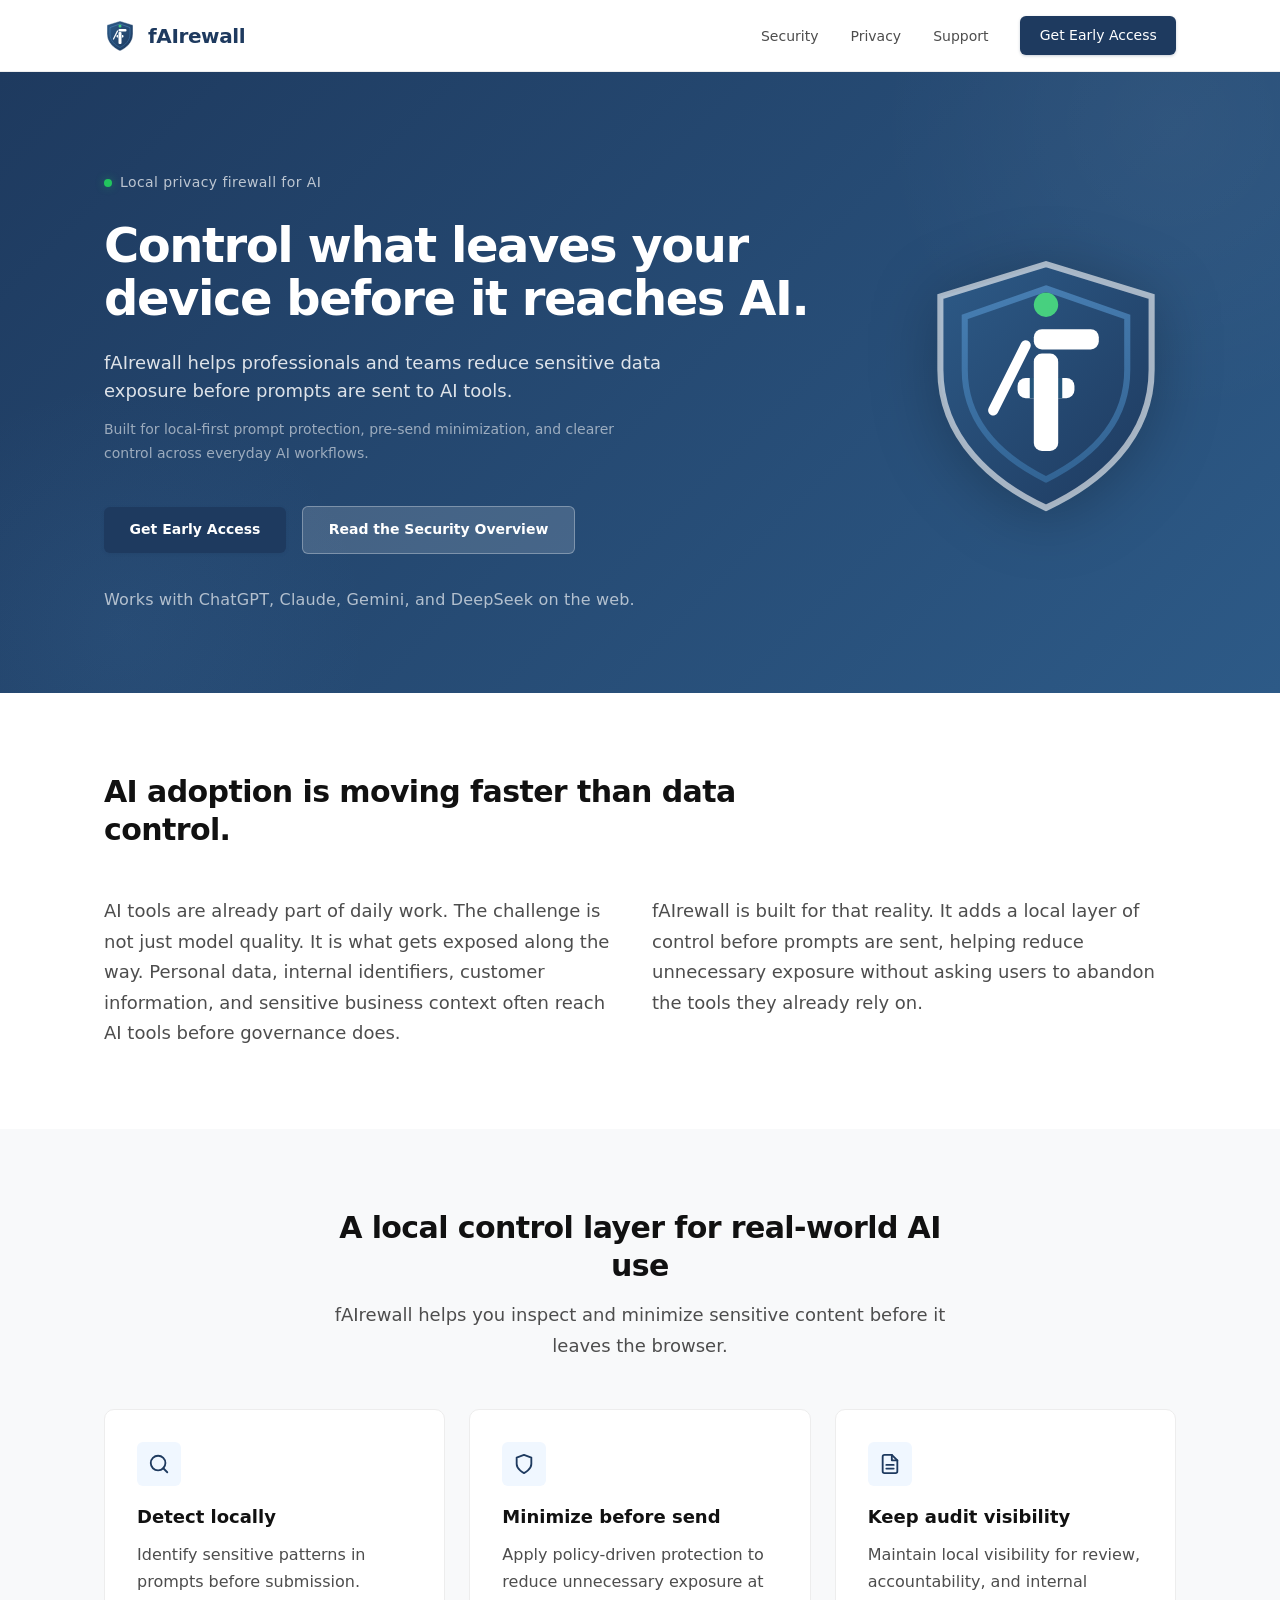
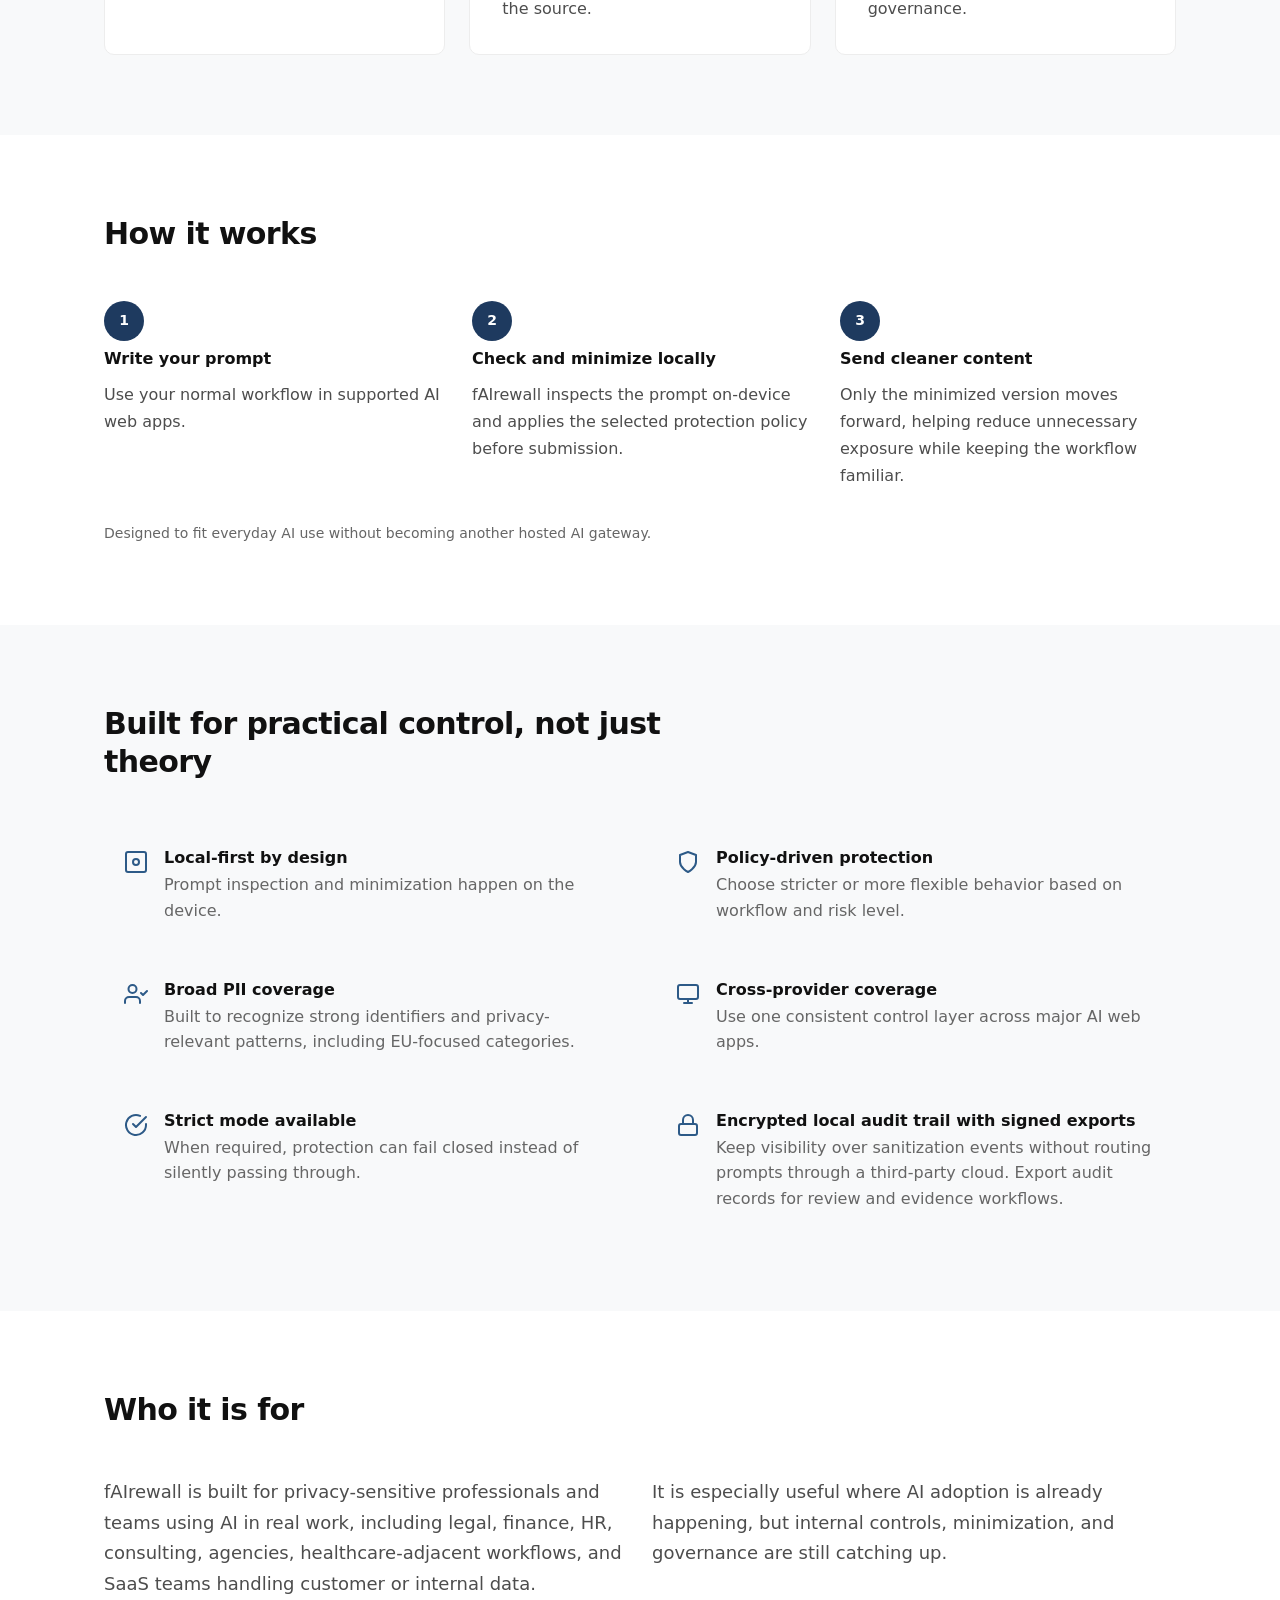
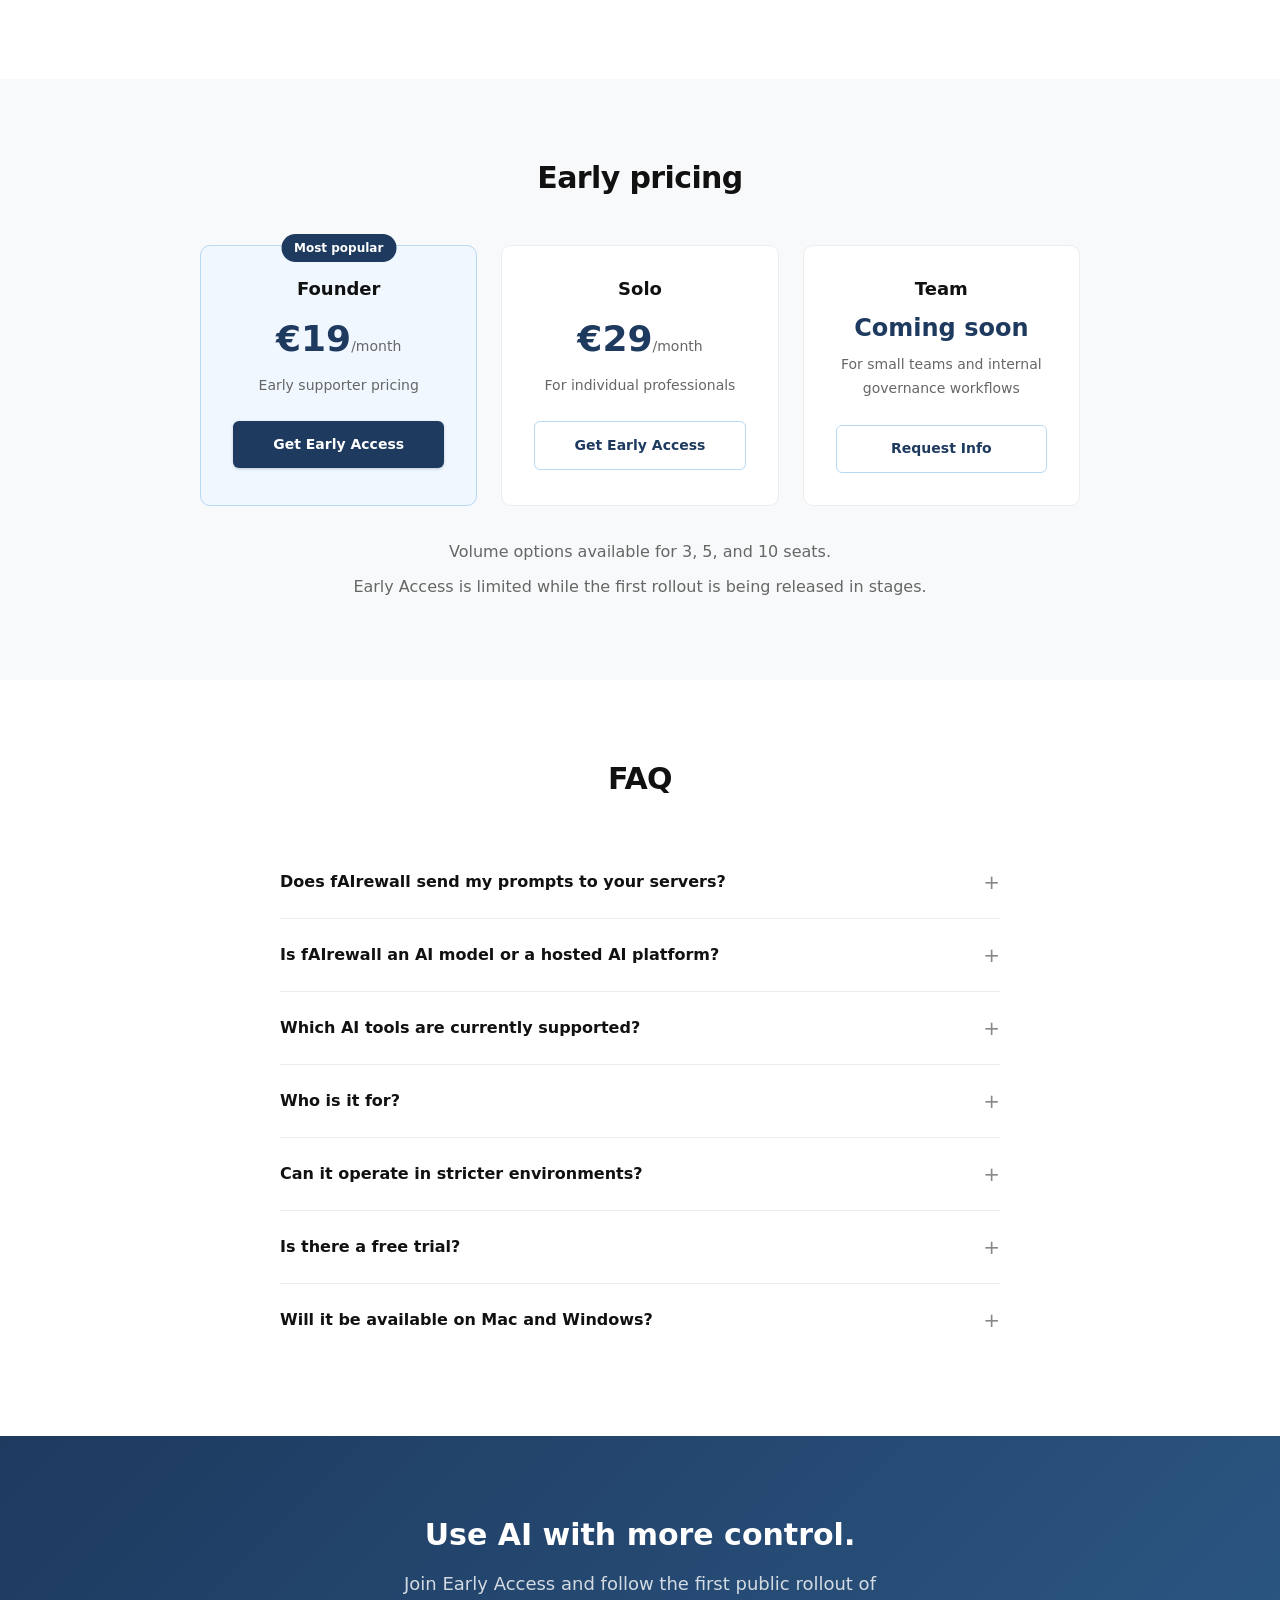
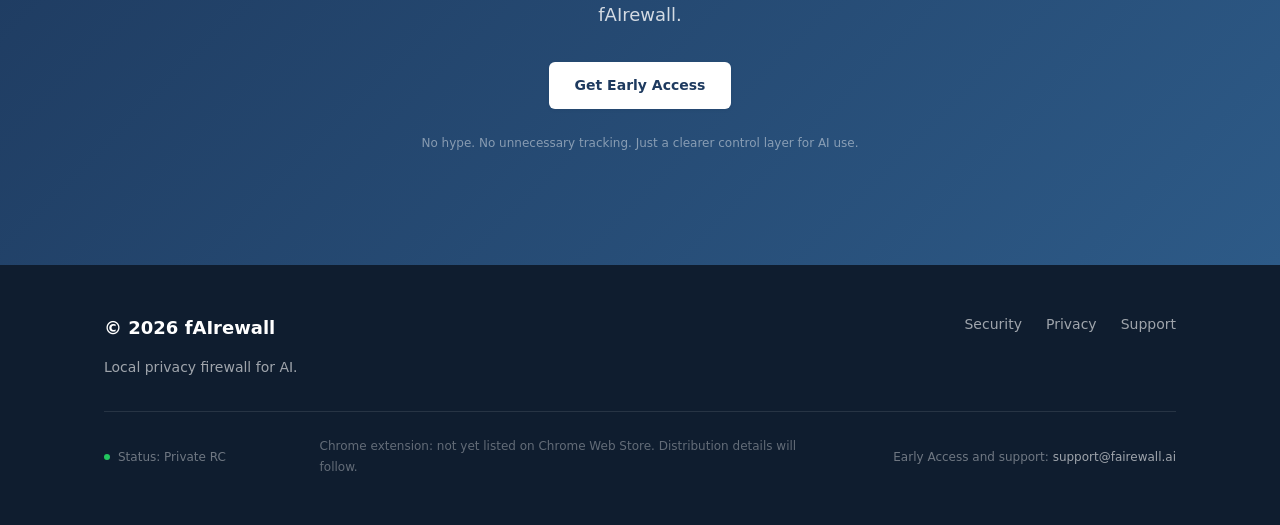
==== commit 47434865: "D25: remove Google Fonts, fix shield rotation (no mirror)" ====
--- a/index.html
+++ b/index.html
@@ -44,22 +44,13 @@
         <p class="hero-providers">Works with ChatGPT, Claude, Gemini, and DeepSeek on the web.</p>
       </div>
       <div class="hero-visual">
-        <div class="hero-shield-wrapper">
-          <svg class="hero-shield-face" viewBox="0 0 64 64" xmlns="http://www.w3.org/2000/svg">
-            <defs><linearGradient id="hsG" x1="0%" y1="0%" x2="100%" y2="100%"><stop offset="0%" stop-color="#2d5a87"/><stop offset="100%" stop-color="#1e3a5f"/></linearGradient><linearGradient id="hhG" x1="0%" y1="0%" x2="0%" y2="100%"><stop offset="0%" stop-color="#5a9ad4"/><stop offset="100%" stop-color="#3d7ab0"/></linearGradient></defs>
-            <path d="M32 2 L58 10 L58 28 C58 45 45 56 32 62 C19 56 6 45 6 28 L6 10 Z" fill="url(#hsG)"/><path d="M32 2 L58 10 L58 28 C58 45 45 56 32 62 C19 56 6 45 6 28 L6 10 Z" fill="none" stroke="#fff" stroke-width="1.5" opacity="0.6"/><path d="M32 8 L52 15 L52 28 C52 42 42 50 32 55 C22 50 12 42 12 28 L12 15 Z" fill="none" stroke="url(#hhG)" stroke-width="1.5" opacity="0.6"/>
-            <g fill="#fff"><rect x="29" y="24" width="6" height="24" rx="2"/><rect x="29" y="18" width="16" height="5" rx="2"/><rect x="25" y="30" width="14" height="5" rx="2"/></g>
-            <rect x="28" y="30" width="1" height="5" fill="#24547a"/><rect x="35" y="30" width="1" height="5" fill="#24547a"/>
-            <line x1="27" y1="22" x2="19" y2="38" stroke="#fff" stroke-width="2.5" stroke-linecap="round"/><circle class="shield-dot" cx="32" cy="12" r="3" fill="#4ade80" opacity="0.9"/>
-          </svg>
-          <svg class="hero-shield-face hero-shield-back" viewBox="0 0 64 64" xmlns="http://www.w3.org/2000/svg">
-            <defs><linearGradient id="hsG2" x1="0%" y1="0%" x2="100%" y2="100%"><stop offset="0%" stop-color="#2d5a87"/><stop offset="100%" stop-color="#1e3a5f"/></linearGradient><linearGradient id="hhG2" x1="0%" y1="0%" x2="0%" y2="100%"><stop offset="0%" stop-color="#5a9ad4"/><stop offset="100%" stop-color="#3d7ab0"/></linearGradient></defs>
-            <path d="M32 2 L58 10 L58 28 C58 45 45 56 32 62 C19 56 6 45 6 28 L6 10 Z" fill="url(#hsG2)"/><path d="M32 2 L58 10 L58 28 C58 45 45 56 32 62 C19 56 6 45 6 28 L6 10 Z" fill="none" stroke="#fff" stroke-width="1.5" opacity="0.6"/><path d="M32 8 L52 15 L52 28 C52 42 42 50 32 55 C22 50 12 42 12 28 L12 15 Z" fill="none" stroke="url(#hhG2)" stroke-width="1.5" opacity="0.6"/>
-            <g fill="#fff"><rect x="29" y="24" width="6" height="24" rx="2"/><rect x="29" y="18" width="16" height="5" rx="2"/><rect x="25" y="30" width="14" height="5" rx="2"/></g>
-            <rect x="28" y="30" width="1" height="5" fill="#24547a"/><rect x="35" y="30" width="1" height="5" fill="#24547a"/>
-            <line x1="27" y1="22" x2="19" y2="38" stroke="#fff" stroke-width="2.5" stroke-linecap="round"/><circle class="shield-dot" cx="32" cy="12" r="3" fill="#4ade80" opacity="0.9"/>
-          </svg>
-        </div>
+        <svg class="hero-shield" viewBox="0 0 64 64" xmlns="http://www.w3.org/2000/svg">
+          <defs><linearGradient id="hsG" x1="0%" y1="0%" x2="100%" y2="100%"><stop offset="0%" stop-color="#2d5a87"/><stop offset="100%" stop-color="#1e3a5f"/></linearGradient><linearGradient id="hhG" x1="0%" y1="0%" x2="0%" y2="100%"><stop offset="0%" stop-color="#5a9ad4"/><stop offset="100%" stop-color="#3d7ab0"/></linearGradient></defs>
+          <path d="M32 2 L58 10 L58 28 C58 45 45 56 32 62 C19 56 6 45 6 28 L6 10 Z" fill="url(#hsG)"/><path d="M32 2 L58 10 L58 28 C58 45 45 56 32 62 C19 56 6 45 6 28 L6 10 Z" fill="none" stroke="#fff" stroke-width="1.5" opacity="0.6"/><path d="M32 8 L52 15 L52 28 C52 42 42 50 32 55 C22 50 12 42 12 28 L12 15 Z" fill="none" stroke="url(#hhG)" stroke-width="1.5" opacity="0.6"/>
+          <g fill="#fff"><rect x="29" y="24" width="6" height="24" rx="2"/><rect x="29" y="18" width="16" height="5" rx="2"/><rect x="25" y="30" width="14" height="5" rx="2"/></g>
+          <rect x="28" y="30" width="1" height="5" fill="#24547a"/><rect x="35" y="30" width="1" height="5" fill="#24547a"/>
+          <line x1="27" y1="22" x2="19" y2="38" stroke="#fff" stroke-width="2.5" stroke-linecap="round"/><circle class="shield-dot" cx="32" cy="12" r="3" fill="#4ade80" opacity="0.9"/>
+        </svg>
       </div>
     </div>
   </section>
--- a/styles.css
+++ b/styles.css
@@ -2,9 +2,6 @@
    fAIrewall D25 Landing — Shared Styles
    Source-of-truth palette from desktop + extension code
    ============================================================ */
-
-/* --- Google Font --- */
-@import url('https://fonts.googleapis.com/css2?family=Outfit:wght@300;400;500;600;700&display=swap');
 
 /* === Design Tokens === */
 :root {
@@ -59,7 +56,7 @@
   --border-light:  var(--neutral-100);
 
   /* Typography */
-  --font-main: 'Outfit', system-ui, -apple-system, sans-serif;
+  --font-main: system-ui, -apple-system, 'Segoe UI', Roboto, Helvetica, Arial, sans-serif;
   --text-xs:   0.75rem;
   --text-sm:   0.875rem;
   --text-base: 1rem;
@@ -935,38 +932,24 @@
 /* Hero: animated shield */
 .hero-visual {
   flex-shrink: 0;
-  perspective: 1000px;
-}
-
-.hero-shield-wrapper {
+}
+
+.hero-shield {
   width: 260px;
   height: 260px;
-  position: relative;
-  transform-style: preserve-3d;
   animation: shield-spin 11s linear infinite;
   filter: drop-shadow(0 8px 32px rgba(0,0,0,0.25));
 }
 
-.hero-shield-face {
-  position: absolute;
-  top: 0;
-  left: 0;
-  width: 100%;
-  height: 100%;
-  backface-visibility: hidden;
-}
-
-.hero-shield-back {
-  transform: rotateY(180deg) scaleX(-1);
-}
-
 @keyframes shield-spin {
-  from { transform: rotateY(0deg); }
-  to   { transform: rotateY(360deg); }
+  0%    { transform: rotateY(0deg); }
+  49.9% { transform: rotateY(90deg); }
+  50%   { transform: rotateY(-90deg); }
+  100%  { transform: rotateY(0deg); }
 }
 
 /* Green dot glow pulse on the hero shield */
-.hero-shield-wrapper .shield-dot {
+.hero-shield .shield-dot {
   animation: dot-glow 3s ease-in-out infinite;
 }
 @keyframes dot-glow {
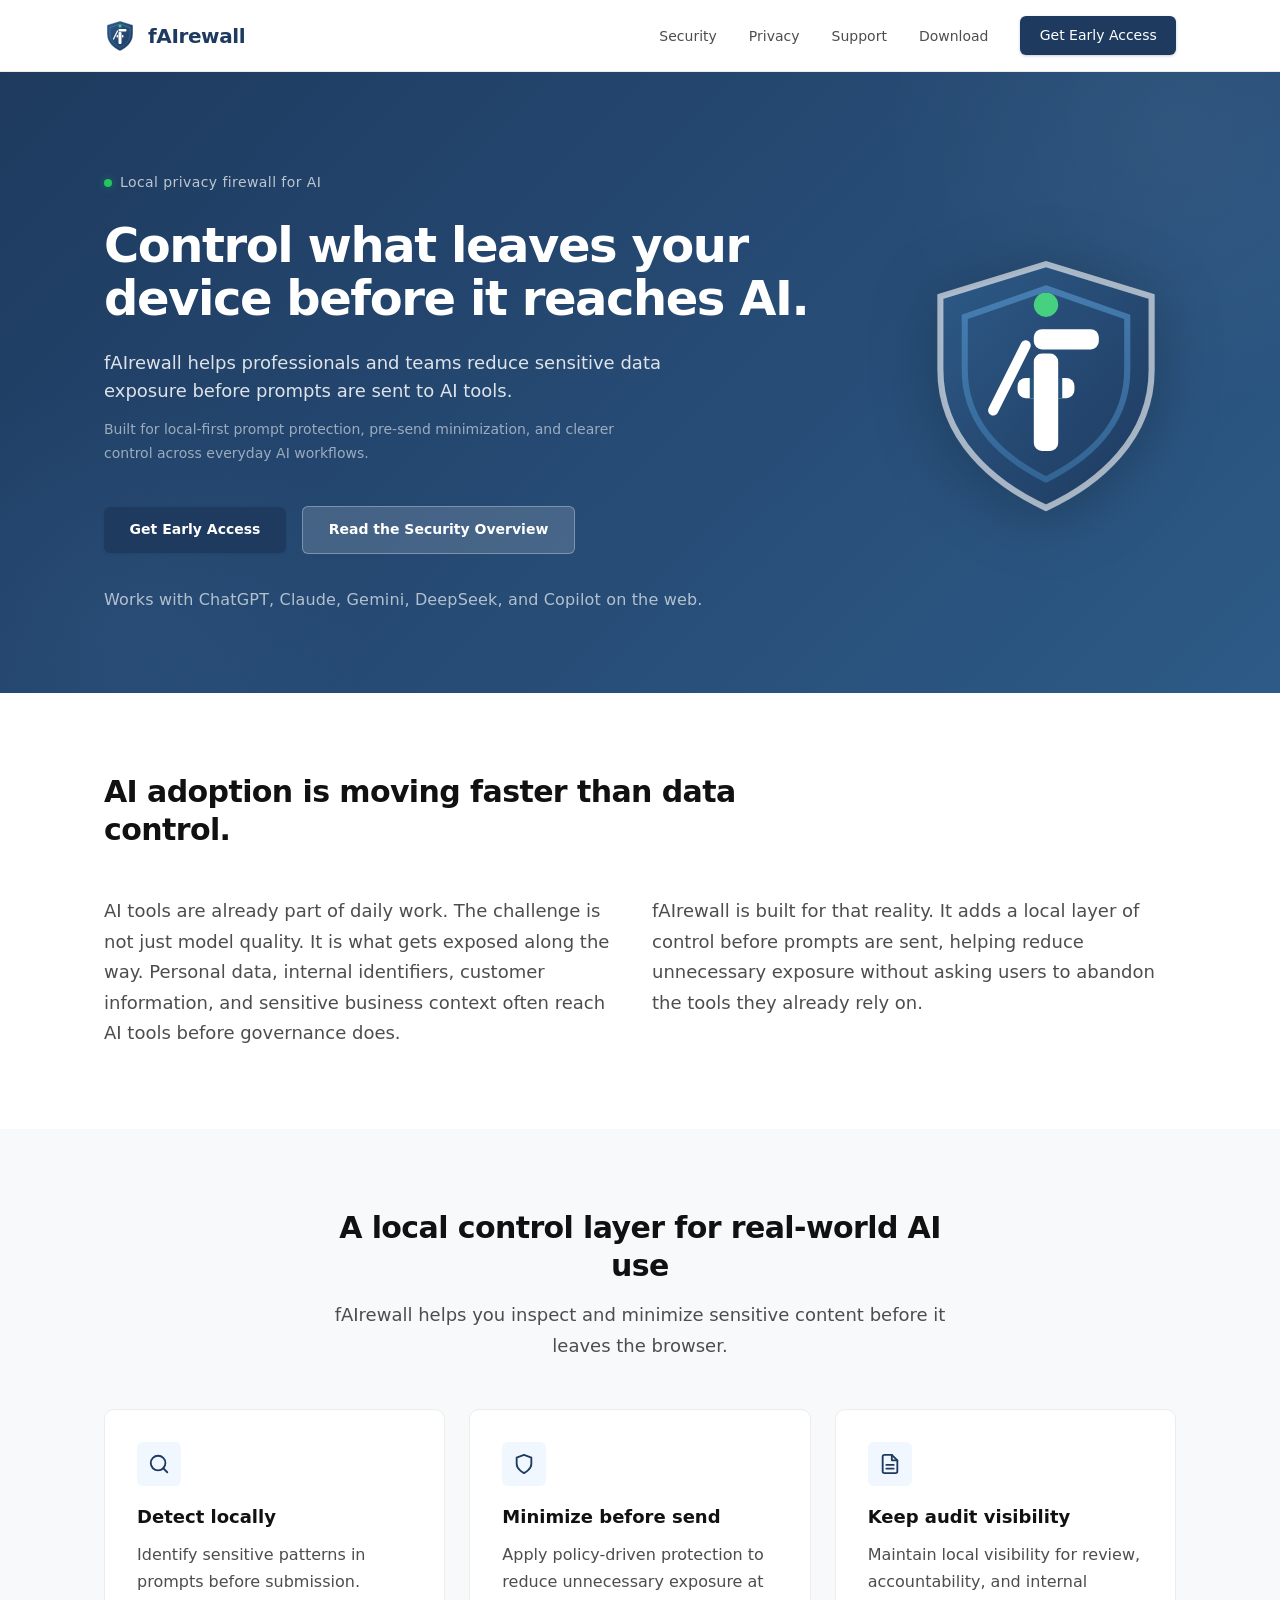
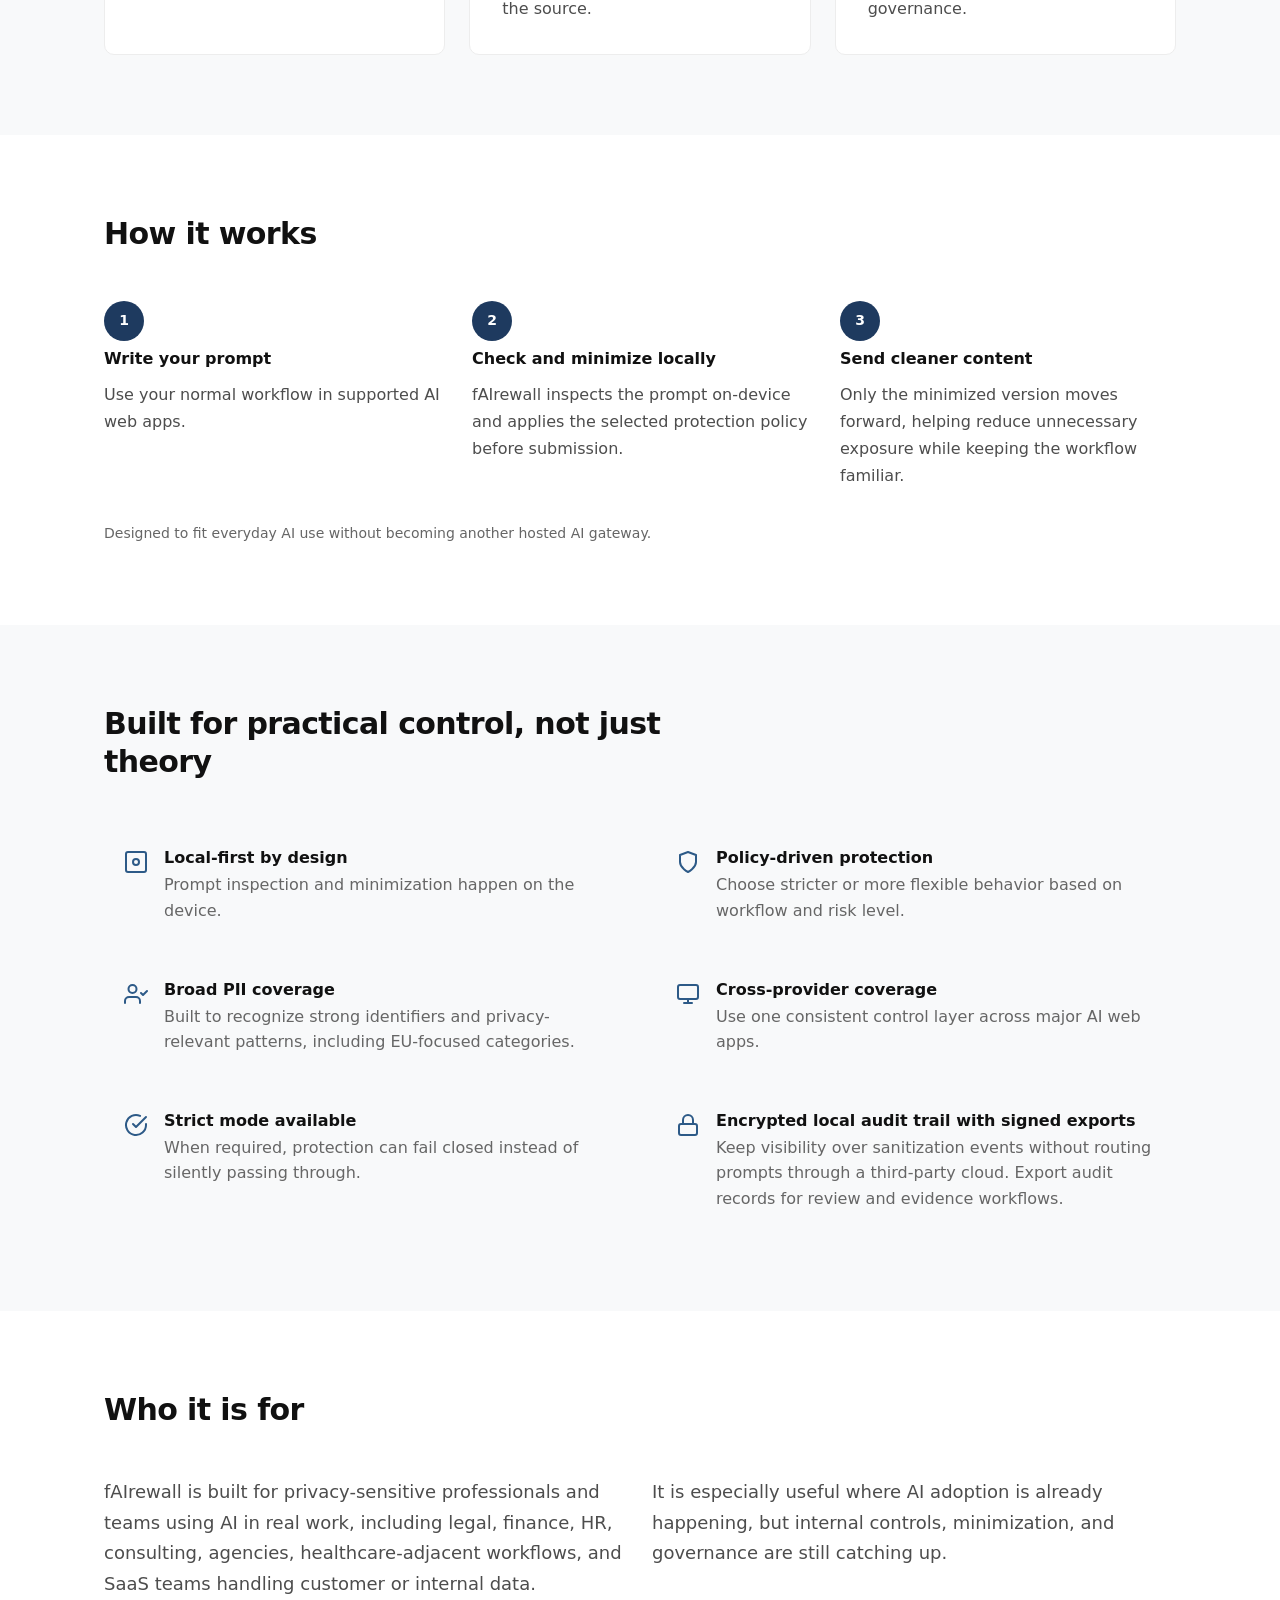
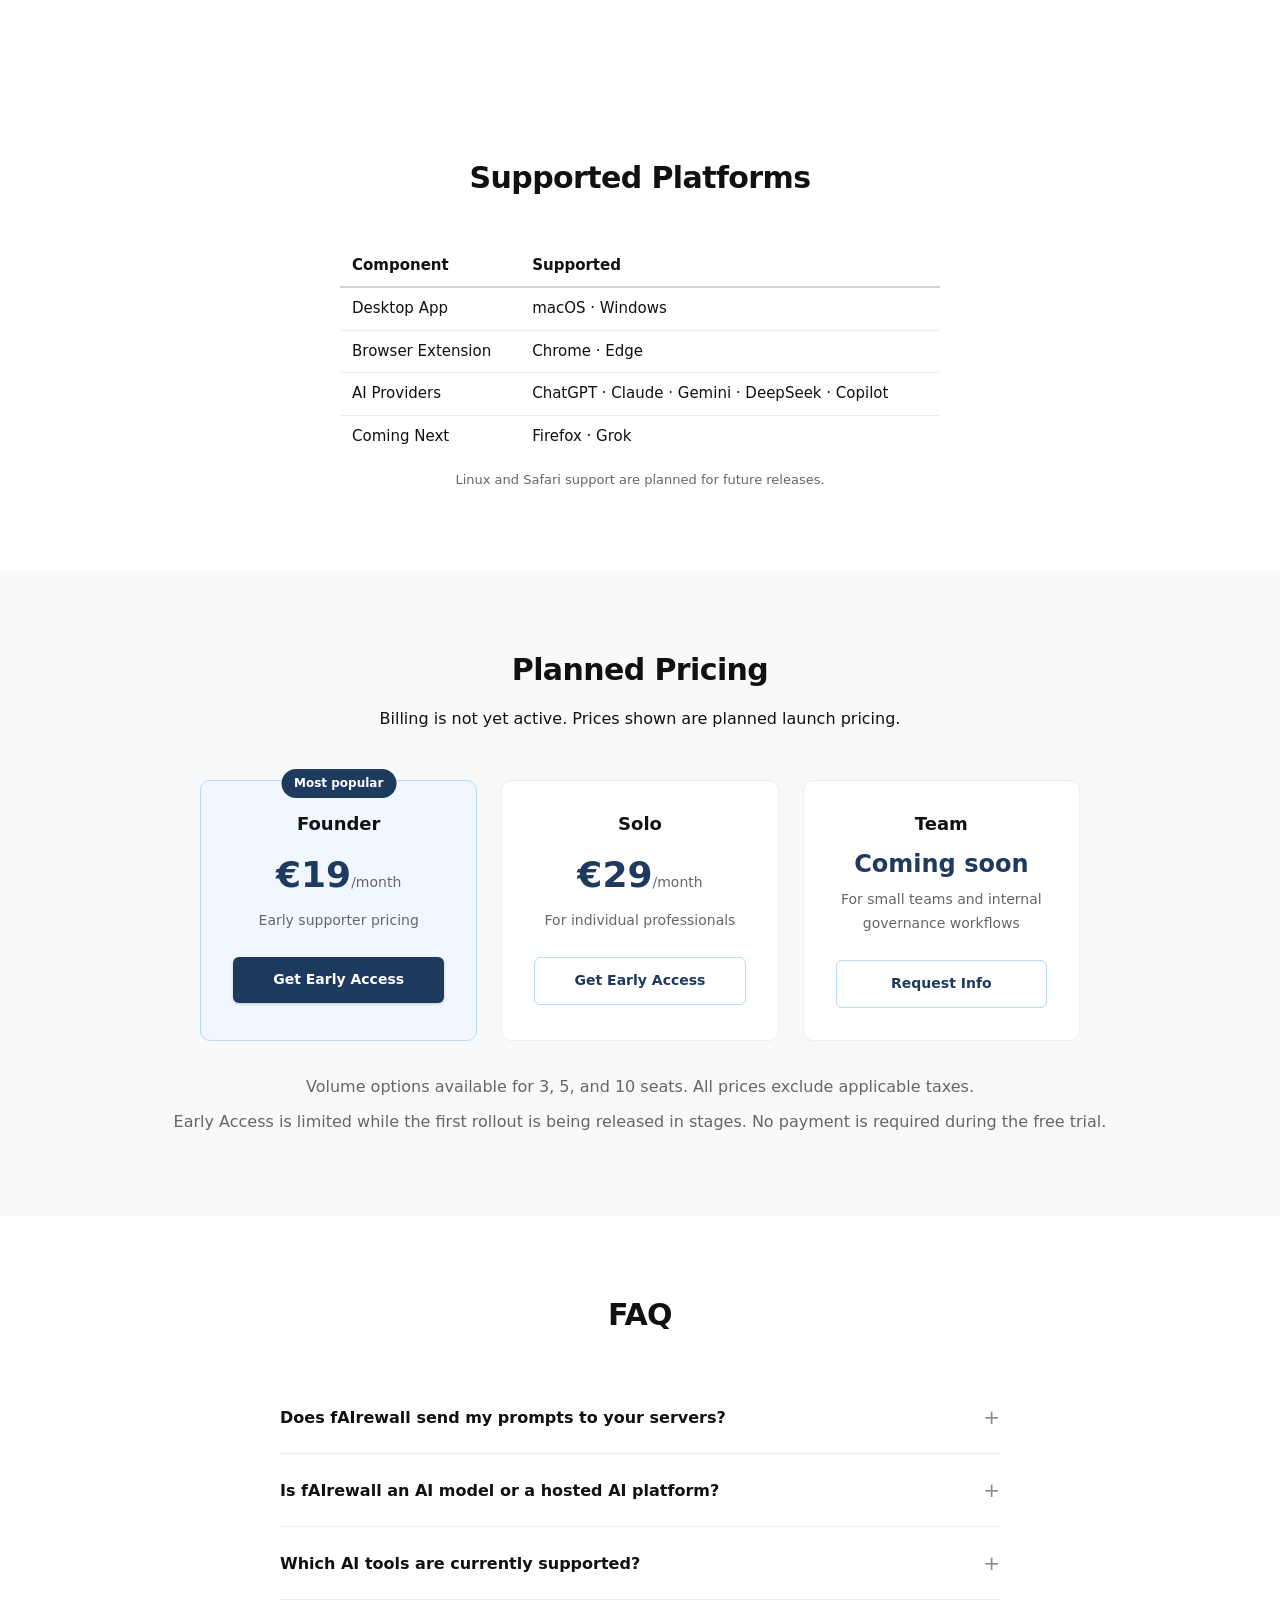
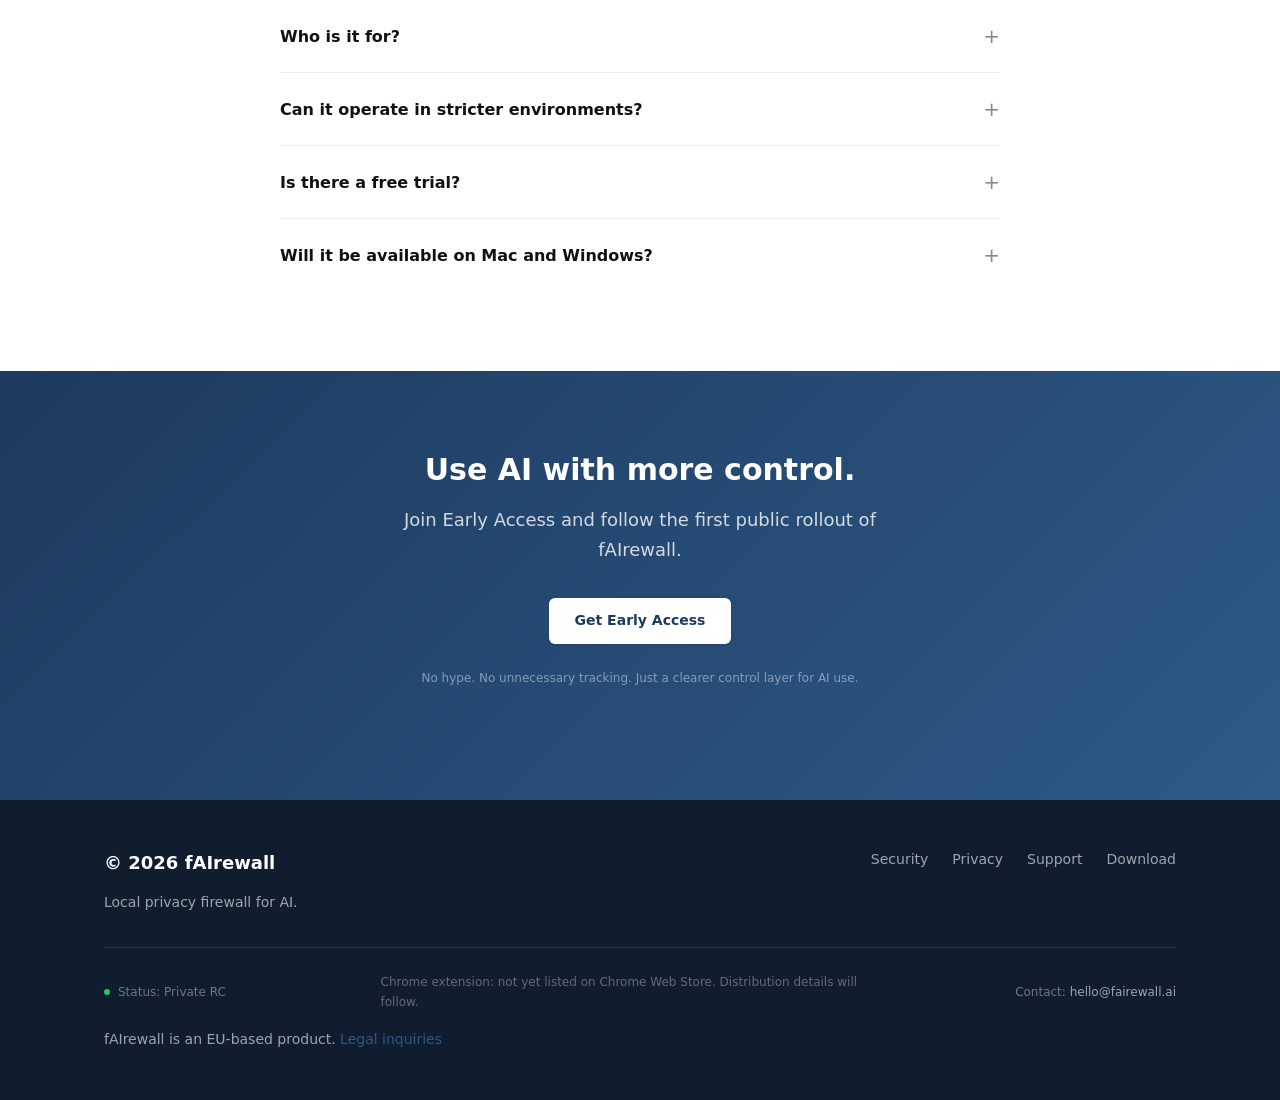
==== commit f22912f0: "D29 Day 3: site updates - footer identity, pricing fix, browser matrix, security.txt, download page," ====
--- a/index.html
+++ b/index.html
@@ -23,7 +23,7 @@
         fAIrewall
       </a>
       <nav><ul class="nav-links" id="navLinks">
-        <li><a href="security.html">Security</a></li><li><a href="privacy.html">Privacy</a></li><li><a href="support.html">Support</a></li>
+       <li><a href="security.html">Security</a></li><li><a href="privacy.html">Privacy</a></li><li><a href="support.html">Support</a></li><li><a href="download.html">Download</a></li>
         <li><a href="mailto:support@fairewall.ai?subject=Early%20Access%20Request" class="btn btn-primary btn-sm">Get Early Access</a></li>
       </ul></nav>
       <button class="menu-toggle" id="menuToggle" aria-label="Toggle menu"><span></span><span></span><span></span></button>
@@ -41,7 +41,7 @@
           <a href="mailto:support@fairewall.ai?subject=Early%20Access%20Request" class="btn btn-primary">Get Early Access</a>
           <a href="security.html" class="btn btn-light">Read the Security Overview</a>
         </div>
-        <p class="hero-providers">Works with ChatGPT, Claude, Gemini, and DeepSeek on the web.</p>
+        <p class="hero-providers">Works with ChatGPT, Claude, Gemini, DeepSeek, and Copilot on the web.</p>
       </div>
       <div class="hero-visual">
         <svg class="hero-shield" viewBox="0 0 64 64" xmlns="http://www.w3.org/2000/svg">
@@ -101,16 +101,33 @@
       <p class="section-intro">It is especially useful where AI adoption is already happening, but internal controls, minimization, and governance are still catching up.</p>
     </div>
   </div></section>
-
+<section class="section" id="compatibility"><div class="container">
+    <div class="section-header centered fade-up"><h2 class="section-title">Supported Platforms</h2></div>
+    <div class="fade-up" style="max-width:600px;margin:0 auto;">
+      <table style="width:100%;border-collapse:collapse;font-size:15px;margin-top:var(--space-6);">
+        <thead><tr style="border-bottom:2px solid var(--neutral-200);text-align:left;">
+          <th style="padding:var(--space-2) var(--space-3);">Component</th>
+          <th style="padding:var(--space-2) var(--space-3);">Supported</th>
+        </tr></thead>
+        <tbody>
+          <tr style="border-bottom:1px solid var(--neutral-100);"><td style="padding:var(--space-2) var(--space-3);">Desktop App</td><td style="padding:var(--space-2) var(--space-3);">macOS · Windows</td></tr>
+          <tr style="border-bottom:1px solid var(--neutral-100);"><td style="padding:var(--space-2) var(--space-3);">Browser Extension</td><td style="padding:var(--space-2) var(--space-3);">Chrome · Edge</td></tr>
+          <tr style="border-bottom:1px solid var(--neutral-100);"><td style="padding:var(--space-2) var(--space-3);">AI Providers</td><td style="padding:var(--space-2) var(--space-3);">ChatGPT · Claude · Gemini · DeepSeek · Copilot</td></tr>
+          <tr><td style="padding:var(--space-2) var(--space-3);">Coming Next</td><td style="padding:var(--space-2) var(--space-3);">Firefox · Grok</td></tr>
+        </tbody>
+      </table>
+      <p style="font-size:13px;color:var(--neutral-500);margin-top:var(--space-3);text-align:center;">Linux and Safari support are planned for future releases.</p>
+    </div>
+  </div></section>
   <section class="section section-alt" id="pricing"><div class="container">
-    <div class="section-header centered fade-up"><h2 class="section-title">Early pricing</h2></div>
+    <div class="section-header centered fade-up"><h2 class="section-title">Planned Pricing</h2><p class="section-subtitle">Billing is not yet active. Prices shown are planned launch pricing.</p></div>
     <div class="pricing-grid fade-up">
       <div class="pricing-card featured"><h3>Founder</h3><div class="price">&euro;19<span class="price-period">/month</span></div><p class="price-desc">Early supporter pricing</p><a href="mailto:support@fairewall.ai?subject=Early%20Access%20Request" class="btn btn-primary" style="width:100%">Get Early Access</a></div>
       <div class="pricing-card"><h3>Solo</h3><div class="price">&euro;29<span class="price-period">/month</span></div><p class="price-desc">For individual professionals</p><a href="mailto:support@fairewall.ai?subject=Early%20Access%20Request" class="btn btn-secondary" style="width:100%">Get Early Access</a></div>
       <div class="pricing-card"><h3>Team</h3><div class="price" style="font-size:var(--text-2xl);margin-top:var(--space-2);">Coming soon</div><p class="price-desc">For small teams and internal governance workflows</p><a href="mailto:support@fairewall.ai?subject=Early%20Access%20Request%20-%20Team" class="btn btn-secondary" style="width:100%">Request Info</a></div>
     </div>
-    <p class="pricing-note fade-up">Volume options available for 3, 5, and 10 seats.</p>
-    <p class="pricing-note fade-up" style="margin-top:var(--space-2);">Early Access is limited while the first rollout is being released in stages.</p>
+    <p class="pricing-note fade-up">Volume options available for 3, 5, and 10 seats. All prices exclude applicable taxes.</p>
+    <p class="pricing-note fade-up" style="margin-top:var(--space-2);">Early Access is limited while the first rollout is being released in stages. No payment is required during the free trial.</p>
   </div></section>
 
   <section class="section" id="faq"><div class="container">
@@ -118,7 +135,7 @@
     <div class="faq-list fade-up">
       <div class="faq-item"><button class="faq-q" aria-expanded="false">Does fAIrewall send my prompts to your servers?</button><div class="faq-a"><p>By default, no. fAIrewall is built around local processing and local control rather than acting as a hosted relay.</p></div></div>
       <div class="faq-item"><button class="faq-q" aria-expanded="false">Is fAIrewall an AI model or a hosted AI platform?</button><div class="faq-a"><p>No. It is a local control layer designed to help reduce sensitive data exposure before prompts are submitted to the AI tools you already use.</p></div></div>
-      <div class="faq-item"><button class="faq-q" aria-expanded="false">Which AI tools are currently supported?</button><div class="faq-a"><p>Current web support includes ChatGPT, Claude, Gemini, and DeepSeek.</p></div></div>
+<div class="faq-item"><button class="faq-q" aria-expanded="false">Which AI tools are currently supported?</button><div class="faq-a"><p>Current web support includes ChatGPT, Claude, Gemini, DeepSeek, and Copilot.</p></div></div>
       <div class="faq-item"><button class="faq-q" aria-expanded="false">Who is it for?</button><div class="faq-a"><p>It is designed for professionals and teams who want more control over what gets exposed to AI tools during everyday work.</p></div></div>
       <div class="faq-item"><button class="faq-q" aria-expanded="false">Can it operate in stricter environments?</button><div class="faq-a"><p>Yes. fAIrewall is designed to support stricter operational modes when silent fallback is not acceptable.</p></div></div>
       <div class="faq-item"><button class="faq-q" aria-expanded="false">Is there a free trial?</button><div class="faq-a"><p>A 14-day local trial is planned as part of the rollout.</p></div></div>
@@ -133,15 +150,15 @@
     <p class="micro">No hype. No unnecessary tracking. Just a clearer control layer for AI use.</p>
   </div></section>
 
-  <footer class="site-footer"><div class="container">
+ <footer class="site-footer"><div class="container">
     <div class="footer-inner">
       <div><div class="footer-brand">&copy; 2026 fAIrewall</div><p>Local privacy firewall for AI.</p></div>
-      <ul class="footer-links"><li><a href="security.html">Security</a></li><li><a href="privacy.html">Privacy</a></li><li><a href="support.html">Support</a></li></ul>
-    </div>
+<ul class="footer-links"><li><a href="security.html">Security</a></li><li><a href="privacy.html">Privacy</a></li><li><a href="support.html">Support</a></li><li><a href="download.html">Download</a></li></ul>    </div>
     <div class="footer-meta">
       <span class="footer-status"><span class="dot"></span> Status: Private RC</span>
       <span class="footer-disclosure">Chrome extension: not yet listed on Chrome Web Store. Distribution details will follow.</span>
-      <span class="footer-contact">Early Access and support: <a href="mailto:support@fairewall.ai">support@fairewall.ai</a></span>
+      <span class="footer-contact">Contact: <a href="mailto:hello@fairewall.ai">hello@fairewall.ai</a></span>
+      <span class="footer-legal">fAIrewall is an EU-based product. <a href="mailto:hello@fairewall.ai">Legal inquiries</a></span>
     </div>
   </div></footer>
 
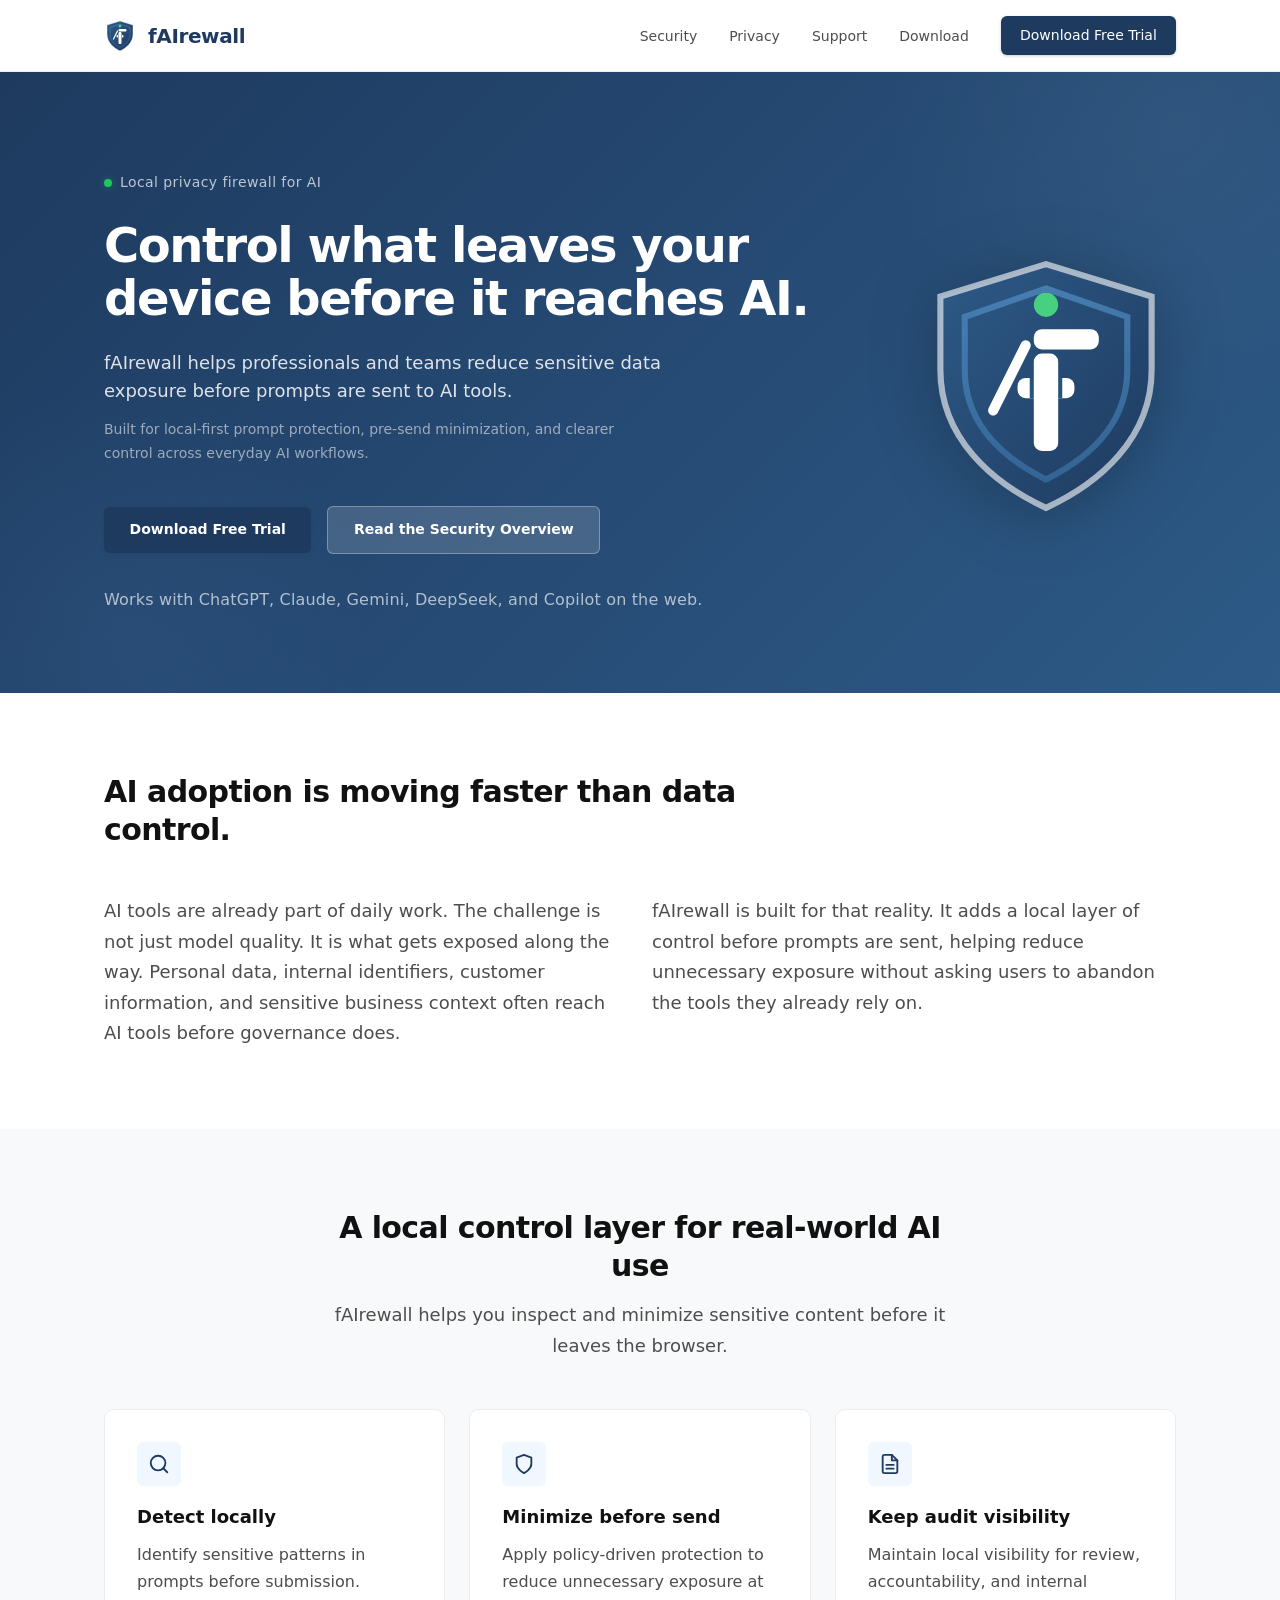
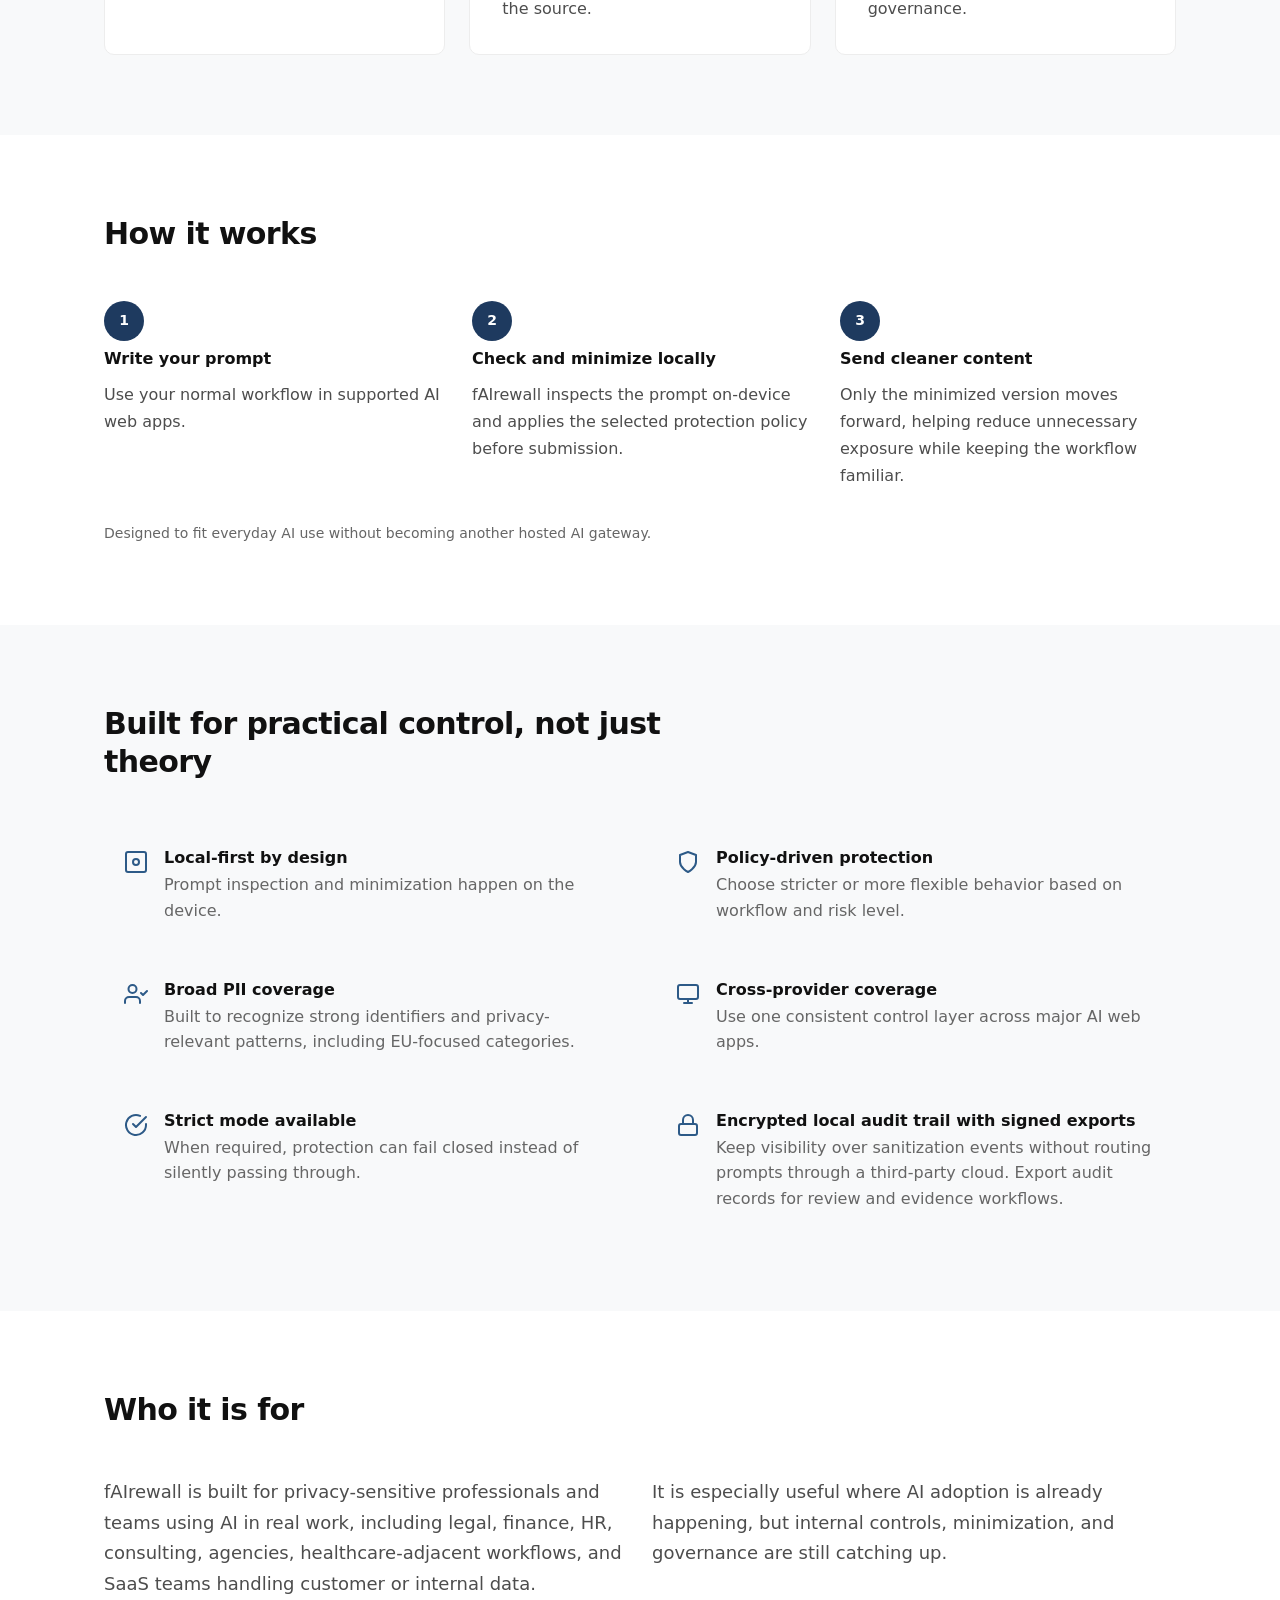
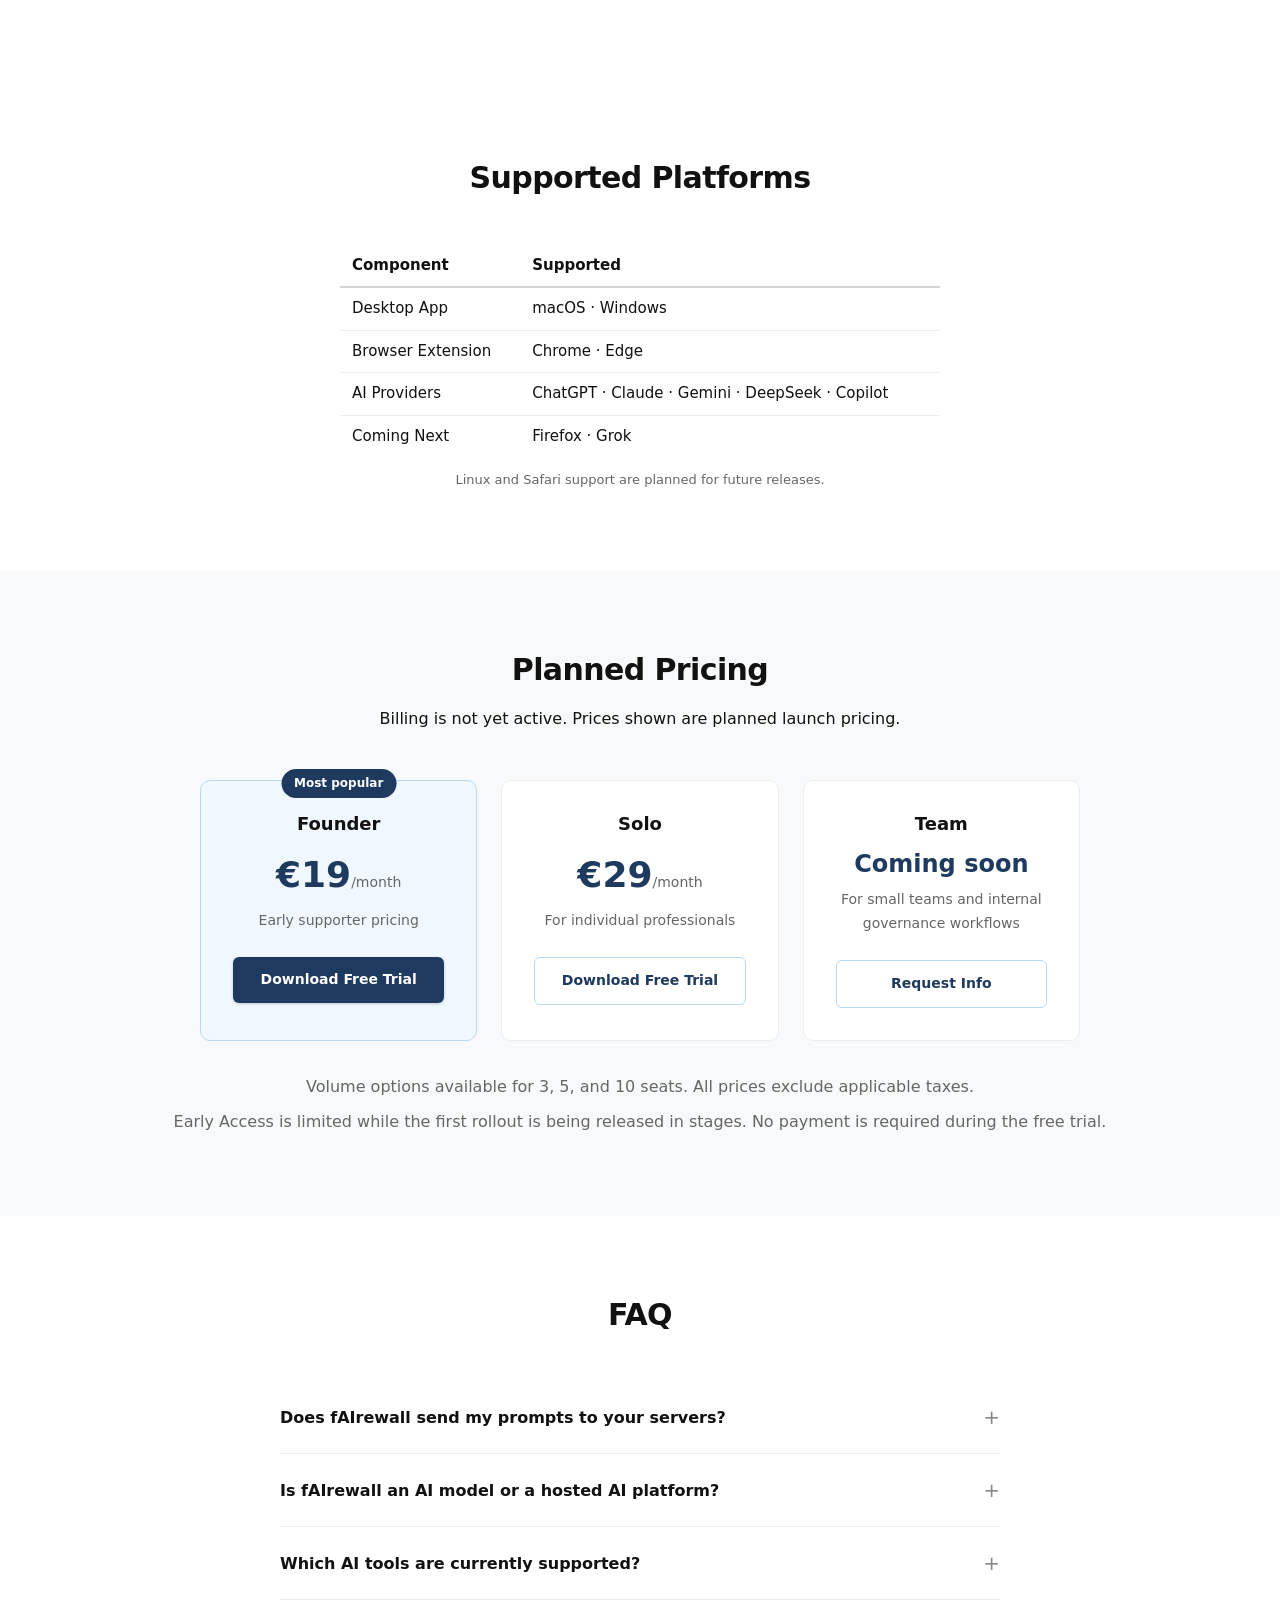
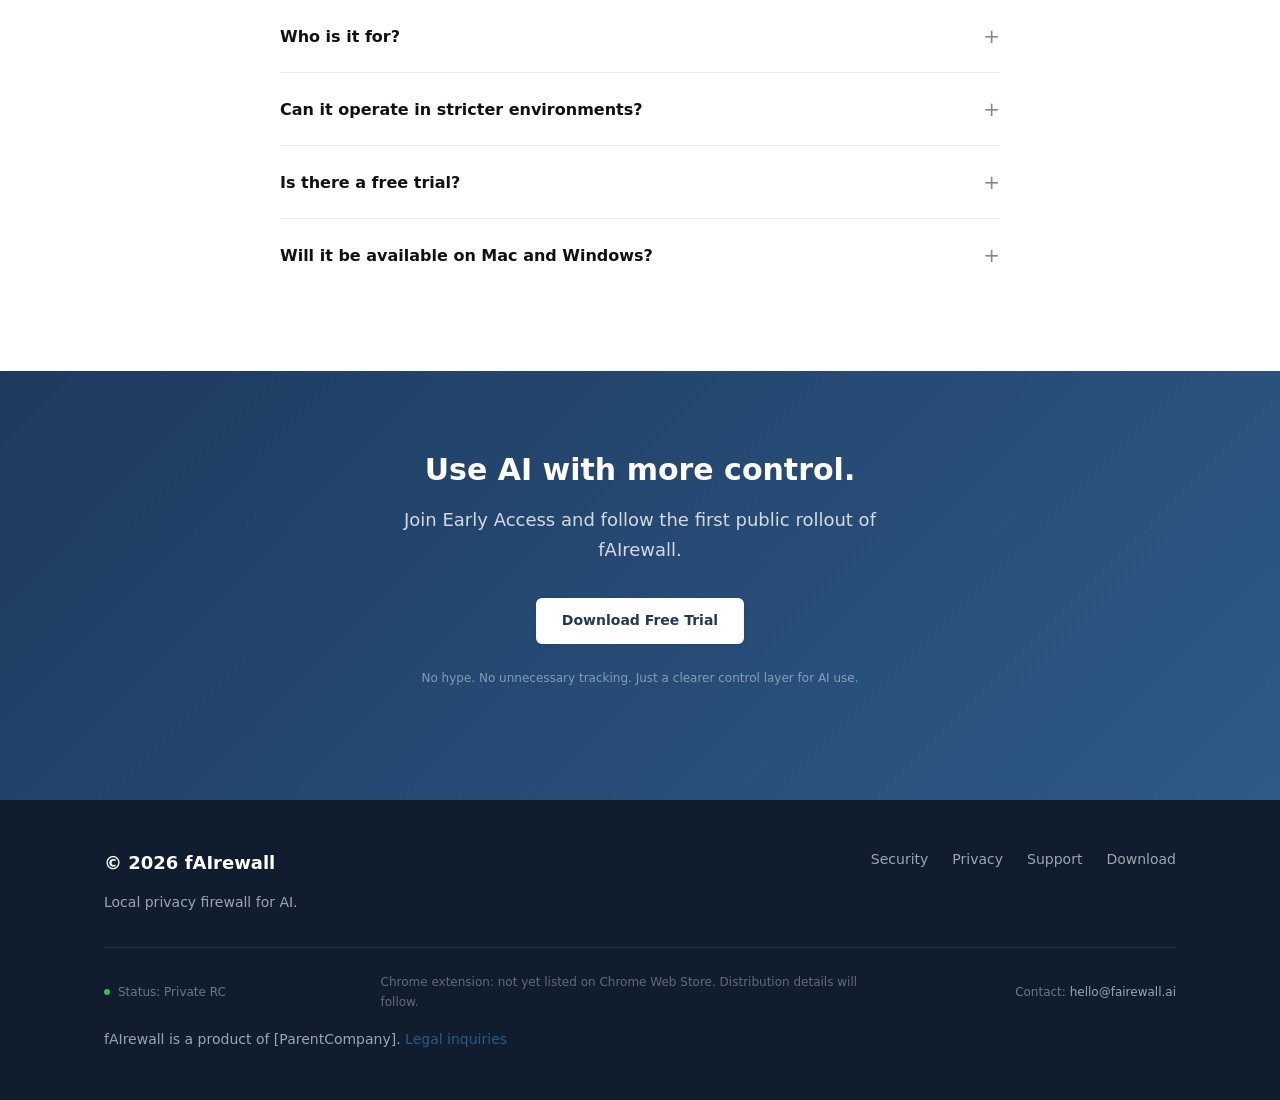
==== commit 6a0fd575: "D29 Day 4: CTA to Download Free Trial, data flow claims fix, trial FAQ, macOS 12+, legal identity, d" ====
--- a/index.html
+++ b/index.html
@@ -24,7 +24,7 @@
       </a>
       <nav><ul class="nav-links" id="navLinks">
        <li><a href="security.html">Security</a></li><li><a href="privacy.html">Privacy</a></li><li><a href="support.html">Support</a></li><li><a href="download.html">Download</a></li>
-        <li><a href="mailto:support@fairewall.ai?subject=Early%20Access%20Request" class="btn btn-primary btn-sm">Get Early Access</a></li>
+        <li><a href="download.html" class="btn btn-primary btn-sm">Download Free Trial</a></li>
       </ul></nav>
       <button class="menu-toggle" id="menuToggle" aria-label="Toggle menu"><span></span><span></span><span></span></button>
     </div>
@@ -38,7 +38,7 @@
         <p class="hero-sub">fAIrewall helps professionals and teams reduce sensitive data exposure before prompts are sent to AI tools.</p>
         <p class="hero-support">Built for local-first prompt protection, pre-send minimization, and clearer control across everyday AI workflows.</p>
         <div class="hero-actions">
-          <a href="mailto:support@fairewall.ai?subject=Early%20Access%20Request" class="btn btn-primary">Get Early Access</a>
+          <a href="download.html" class="btn btn-primary">Download Free Trial</a>
           <a href="security.html" class="btn btn-light">Read the Security Overview</a>
         </div>
         <p class="hero-providers">Works with ChatGPT, Claude, Gemini, DeepSeek, and Copilot on the web.</p>
@@ -122,8 +122,8 @@
   <section class="section section-alt" id="pricing"><div class="container">
     <div class="section-header centered fade-up"><h2 class="section-title">Planned Pricing</h2><p class="section-subtitle">Billing is not yet active. Prices shown are planned launch pricing.</p></div>
     <div class="pricing-grid fade-up">
-      <div class="pricing-card featured"><h3>Founder</h3><div class="price">&euro;19<span class="price-period">/month</span></div><p class="price-desc">Early supporter pricing</p><a href="mailto:support@fairewall.ai?subject=Early%20Access%20Request" class="btn btn-primary" style="width:100%">Get Early Access</a></div>
-      <div class="pricing-card"><h3>Solo</h3><div class="price">&euro;29<span class="price-period">/month</span></div><p class="price-desc">For individual professionals</p><a href="mailto:support@fairewall.ai?subject=Early%20Access%20Request" class="btn btn-secondary" style="width:100%">Get Early Access</a></div>
+      <div class="pricing-card featured"><h3>Founder</h3><div class="price">&euro;19<span class="price-period">/month</span></div><p class="price-desc">Early supporter pricing</p><a href="download.html" class="btn btn-primary" style="width:100%">Download Free Trial</a></div>
+      <div class="pricing-card"><h3>Solo</h3><div class="price">&euro;29<span class="price-period">/month</span></div><p class="price-desc">For individual professionals</p><a href="download.html" class="btn btn-secondary" style="width:100%">Download Free Trial</a></div>
       <div class="pricing-card"><h3>Team</h3><div class="price" style="font-size:var(--text-2xl);margin-top:var(--space-2);">Coming soon</div><p class="price-desc">For small teams and internal governance workflows</p><a href="mailto:support@fairewall.ai?subject=Early%20Access%20Request%20-%20Team" class="btn btn-secondary" style="width:100%">Request Info</a></div>
     </div>
     <p class="pricing-note fade-up">Volume options available for 3, 5, and 10 seats. All prices exclude applicable taxes.</p>
@@ -133,12 +133,12 @@
   <section class="section" id="faq"><div class="container">
     <div class="section-header centered fade-up"><h2 class="section-title">FAQ</h2></div>
     <div class="faq-list fade-up">
-      <div class="faq-item"><button class="faq-q" aria-expanded="false">Does fAIrewall send my prompts to your servers?</button><div class="faq-a"><p>By default, no. fAIrewall is built around local processing and local control rather than acting as a hosted relay.</p></div></div>
+      <div class="faq-item"><button class="faq-q" aria-expanded="false">Does fAIrewall send my prompts to your servers?</button><div class="faq-a"><p>No. fAIrewall processes prompts locally on your device and does not send them to fAIrewall servers. When you submit a prompt, only the minimized version is sent directly to your chosen AI provider.</p></div></div>
       <div class="faq-item"><button class="faq-q" aria-expanded="false">Is fAIrewall an AI model or a hosted AI platform?</button><div class="faq-a"><p>No. It is a local control layer designed to help reduce sensitive data exposure before prompts are submitted to the AI tools you already use.</p></div></div>
 <div class="faq-item"><button class="faq-q" aria-expanded="false">Which AI tools are currently supported?</button><div class="faq-a"><p>Current web support includes ChatGPT, Claude, Gemini, DeepSeek, and Copilot.</p></div></div>
       <div class="faq-item"><button class="faq-q" aria-expanded="false">Who is it for?</button><div class="faq-a"><p>It is designed for professionals and teams who want more control over what gets exposed to AI tools during everyday work.</p></div></div>
       <div class="faq-item"><button class="faq-q" aria-expanded="false">Can it operate in stricter environments?</button><div class="faq-a"><p>Yes. fAIrewall is designed to support stricter operational modes when silent fallback is not acceptable.</p></div></div>
-      <div class="faq-item"><button class="faq-q" aria-expanded="false">Is there a free trial?</button><div class="faq-a"><p>A 14-day local trial is planned as part of the rollout.</p></div></div>
+      <div class="faq-item"><button class="faq-q" aria-expanded="false">Is there a free trial?</button><div class="faq-a"><p>A 14-day free trial is available. Download fAIrewall to get started.</p></div></div>
       <div class="faq-item"><button class="faq-q" aria-expanded="false">Will it be available on Mac and Windows?</button><div class="faq-a"><p>Yes. Early rollout targets both macOS and Windows.</p></div></div>
     </div>
   </div></section>
@@ -146,7 +146,7 @@
   <section class="final-cta"><div class="container">
     <h2>Use AI with more control.</h2>
     <p>Join Early Access and follow the first public rollout of fAIrewall.</p>
-    <a href="mailto:support@fairewall.ai?subject=Early%20Access%20Request" class="btn btn-primary" style="background:var(--neutral-0);color:var(--brand-700);">Get Early Access</a>
+    <a href="download.html" class="btn btn-primary" style="background:var(--neutral-0);color:var(--brand-700);">Download Free Trial</a>
     <p class="micro">No hype. No unnecessary tracking. Just a clearer control layer for AI use.</p>
   </div></section>
 
@@ -158,7 +158,7 @@
       <span class="footer-status"><span class="dot"></span> Status: Private RC</span>
       <span class="footer-disclosure">Chrome extension: not yet listed on Chrome Web Store. Distribution details will follow.</span>
       <span class="footer-contact">Contact: <a href="mailto:hello@fairewall.ai">hello@fairewall.ai</a></span>
-      <span class="footer-legal">fAIrewall is an EU-based product. <a href="mailto:hello@fairewall.ai">Legal inquiries</a></span>
+      <span class="footer-legal">fAIrewall is a product of [ParentCompany]. <a href="mailto:hello@fairewall.ai">Legal inquiries</a></span>
     </div>
   </div></footer>
 
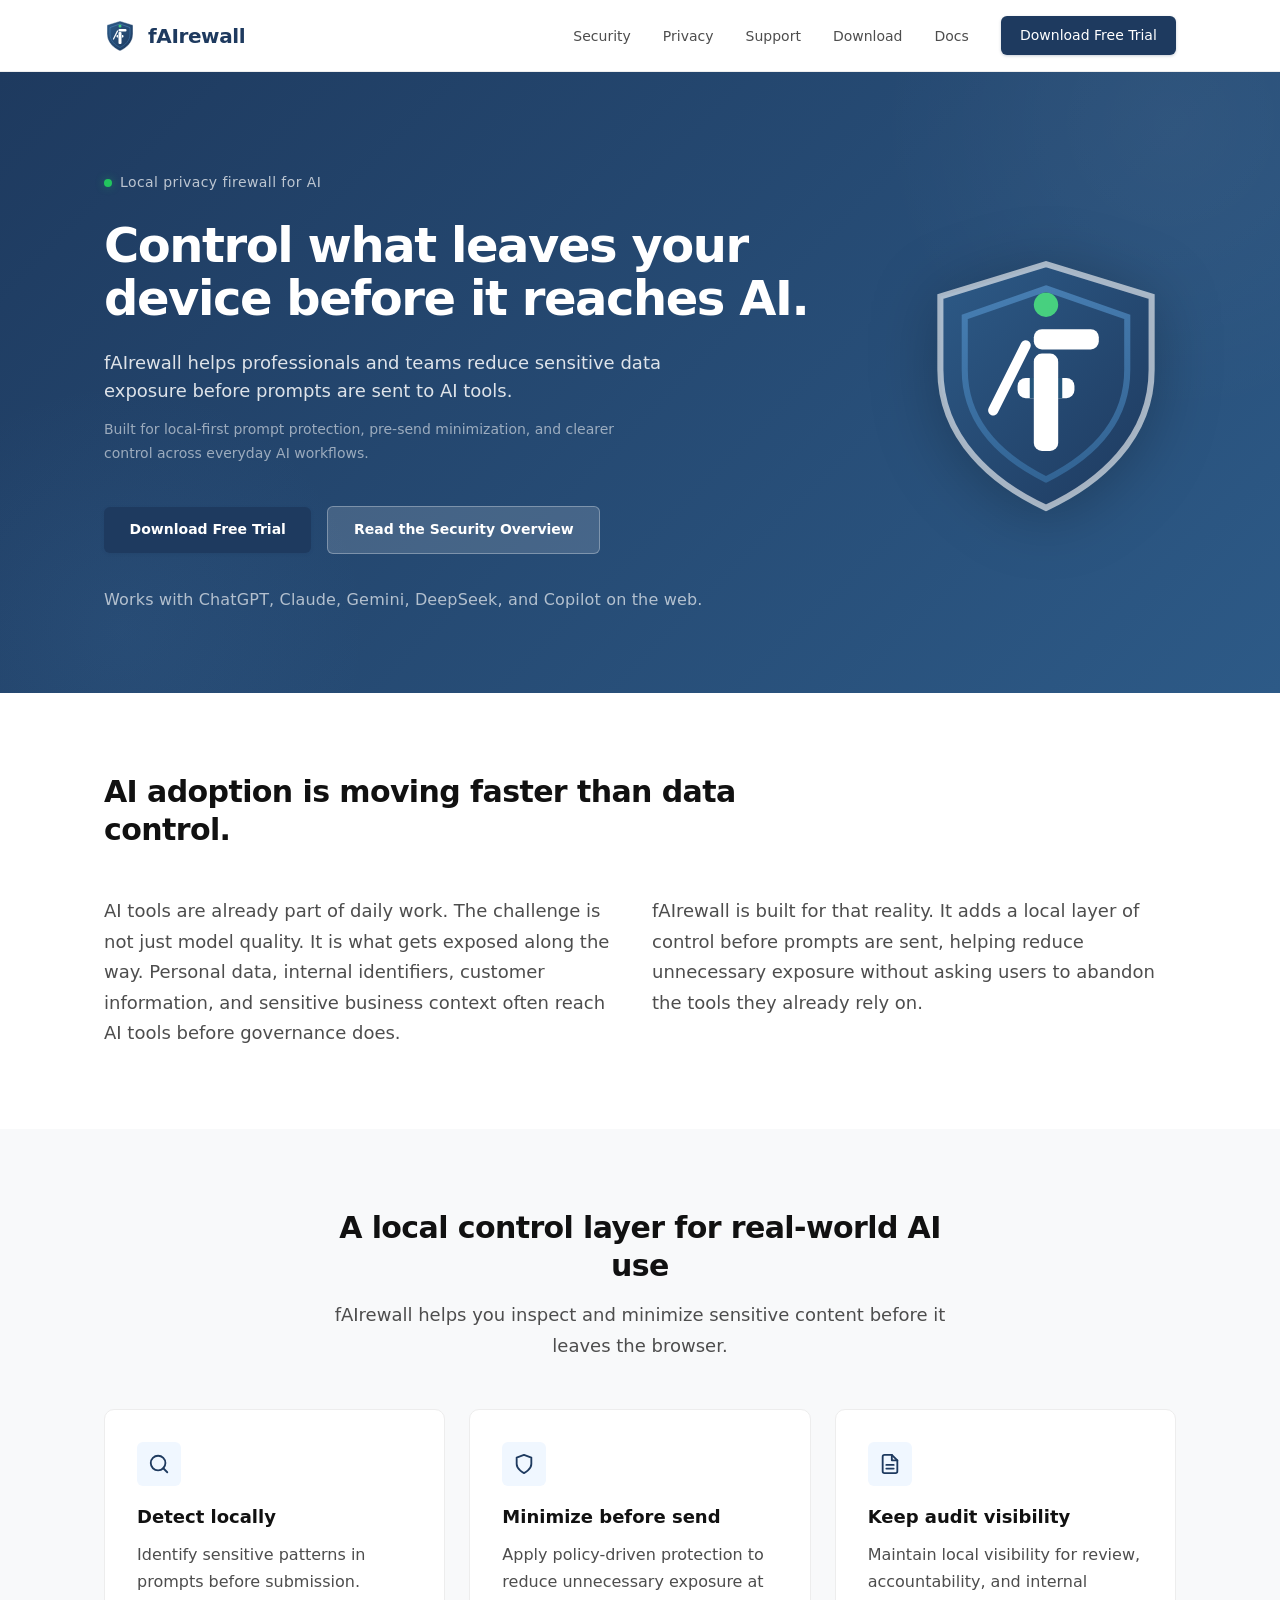
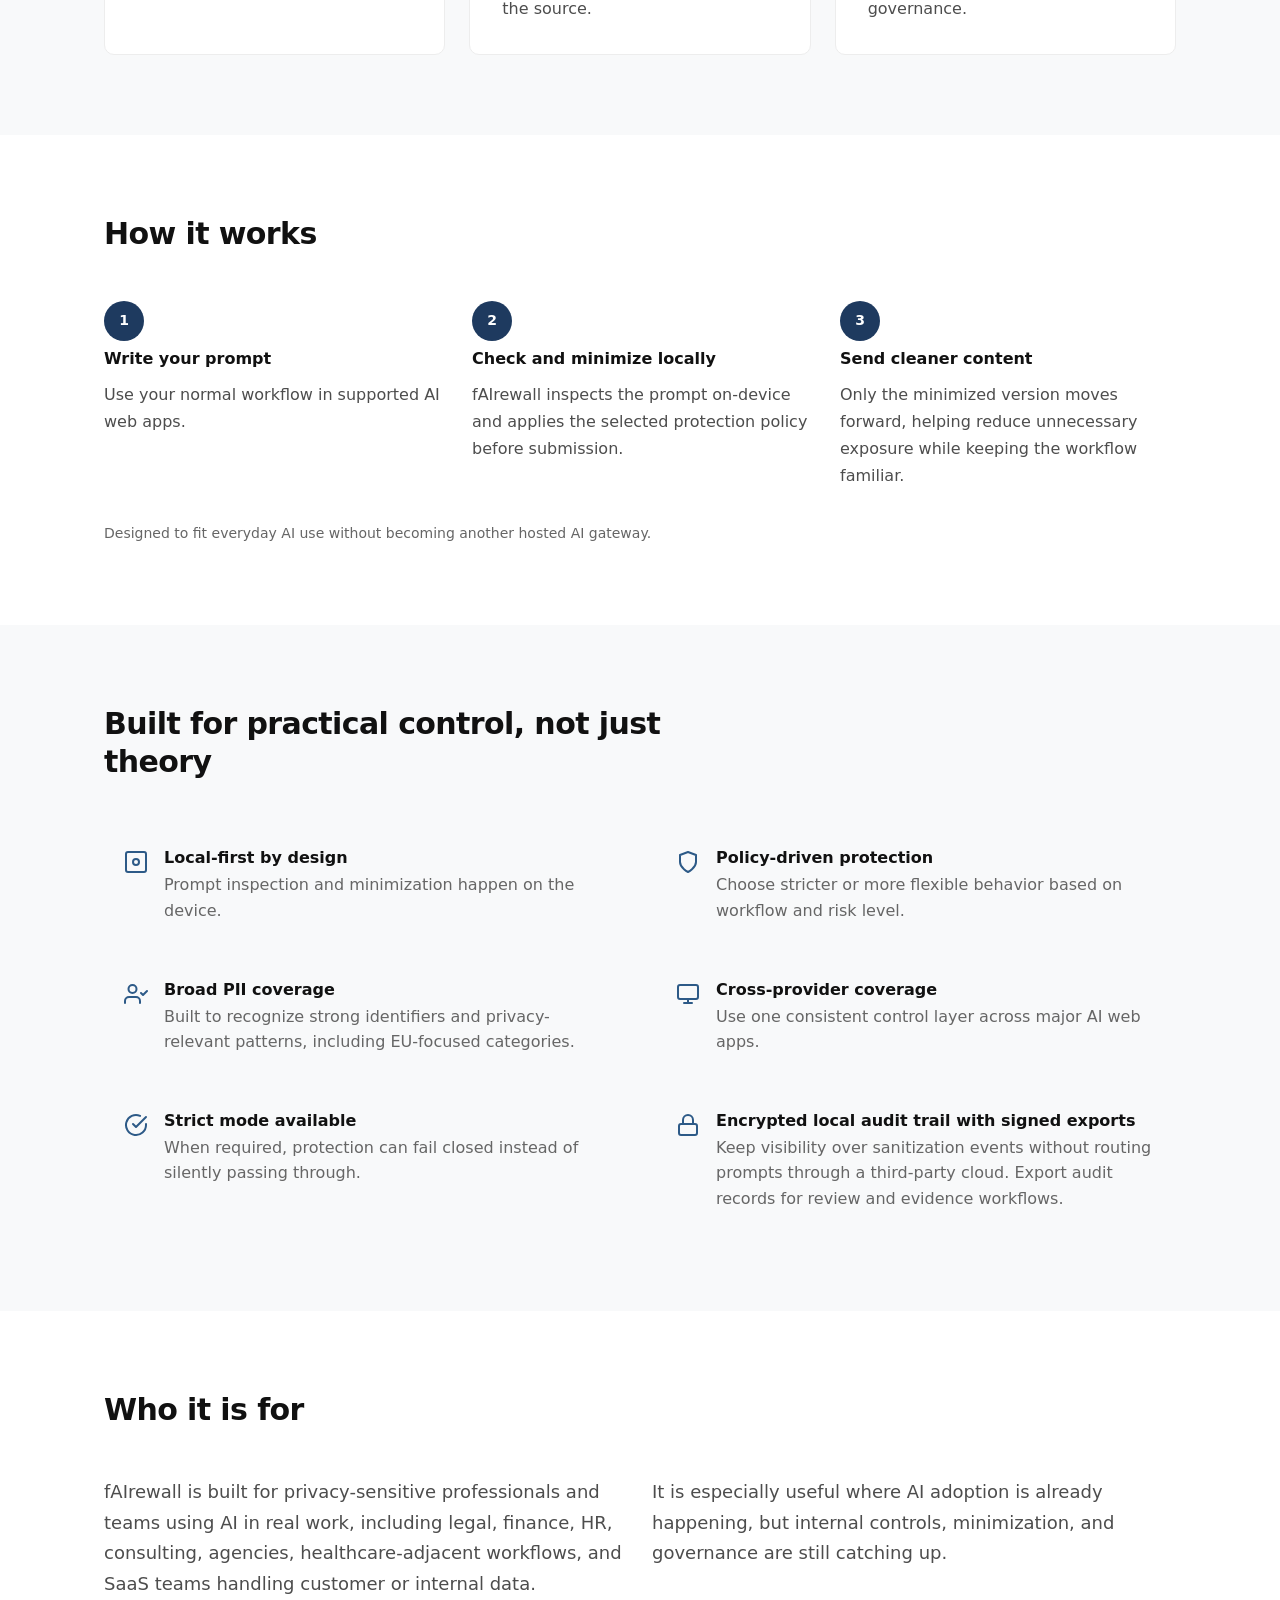
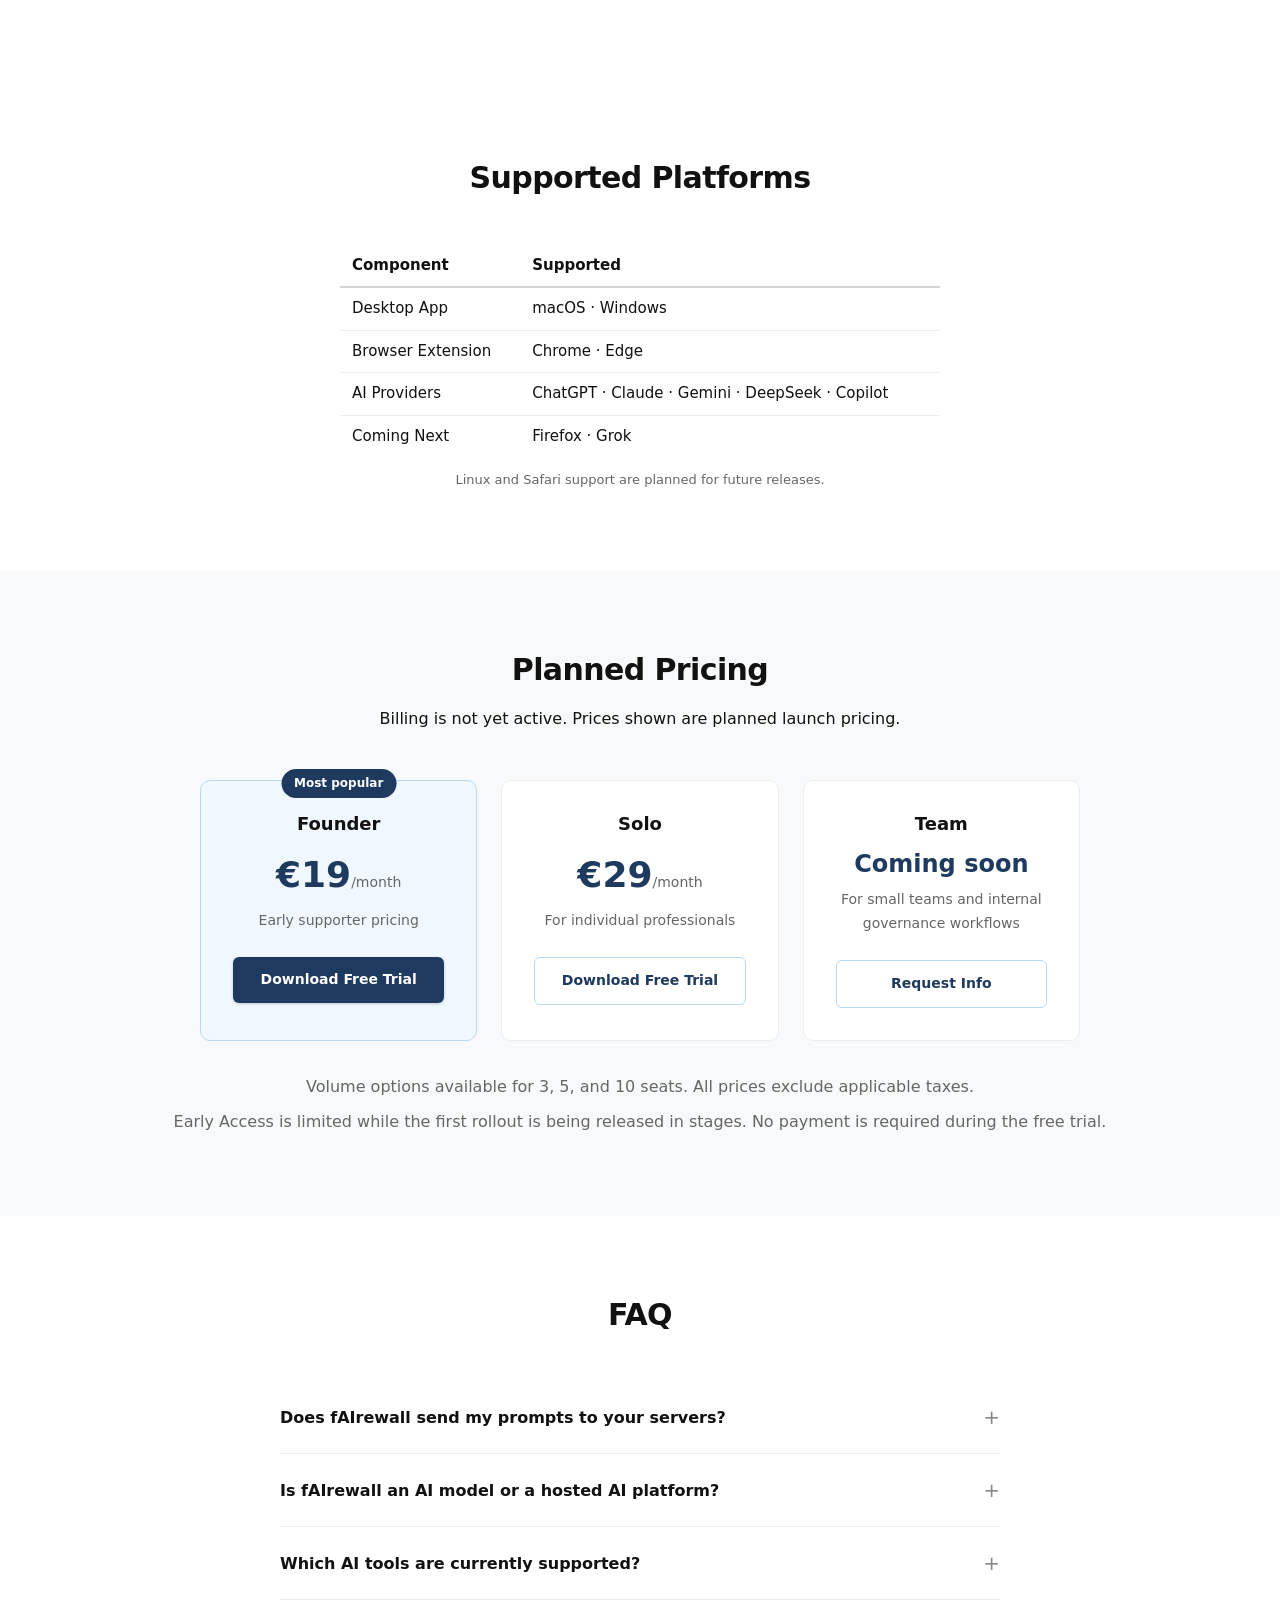
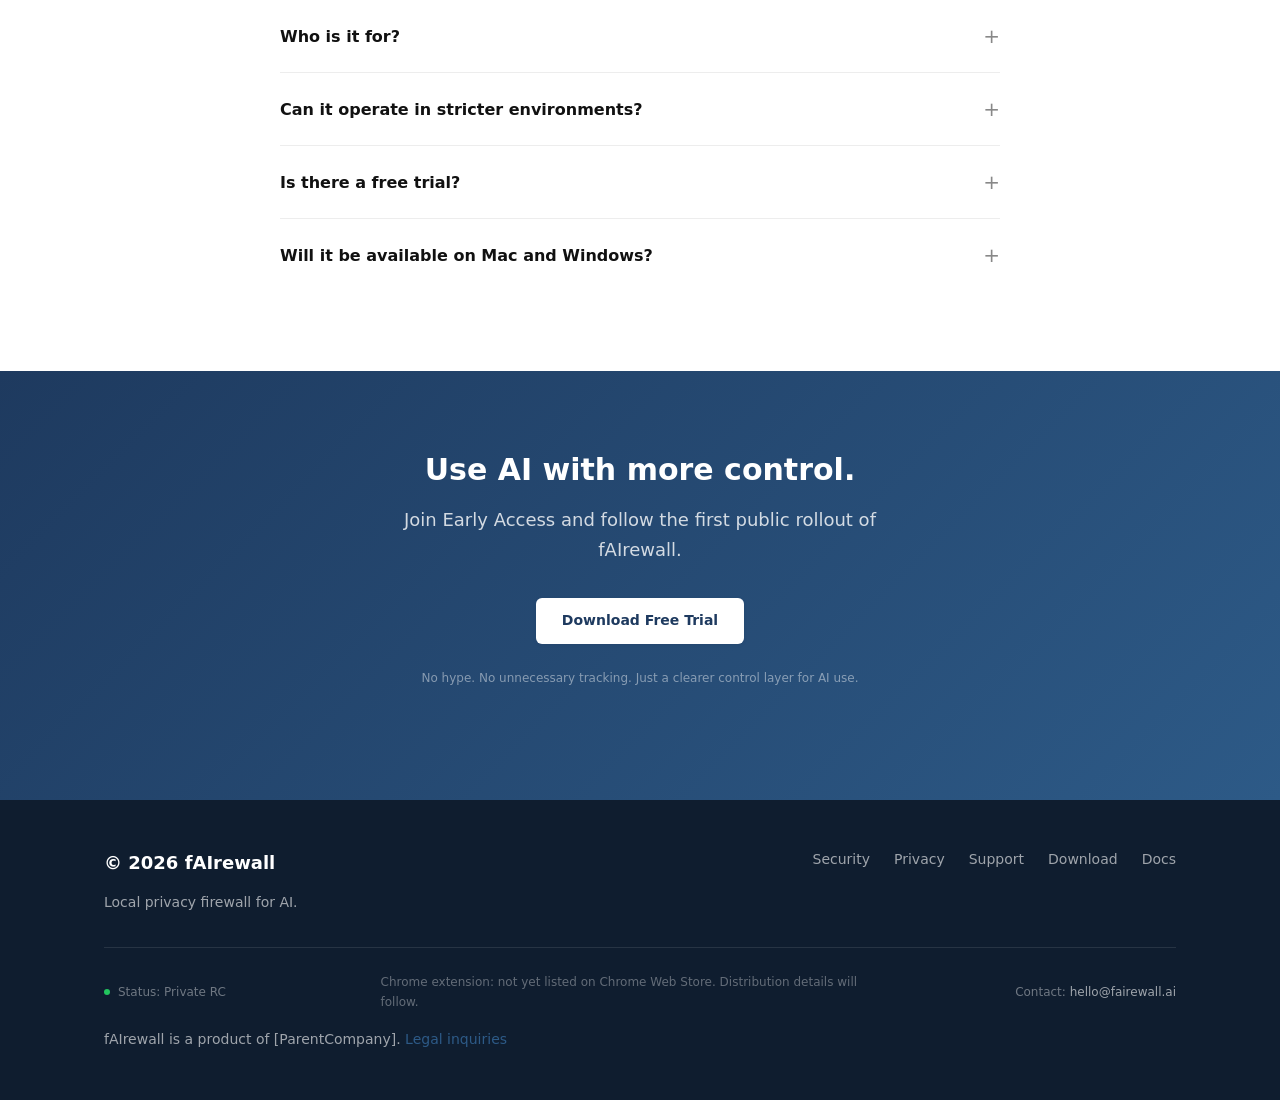
==== commit ef6e9184: "D29 Day 4: add docs.html (install guide, troubleshooting), update nav/footer/sitemap" ====
--- a/index.html
+++ b/index.html
@@ -23,7 +23,7 @@
         fAIrewall
       </a>
       <nav><ul class="nav-links" id="navLinks">
-       <li><a href="security.html">Security</a></li><li><a href="privacy.html">Privacy</a></li><li><a href="support.html">Support</a></li><li><a href="download.html">Download</a></li>
+       <li><a href="security.html">Security</a></li><li><a href="privacy.html">Privacy</a></li><li><a href="support.html">Support</a></li><li><a href="download.html">Download</a></li><li><a href="docs.html">Docs</a></li>
         <li><a href="download.html" class="btn btn-primary btn-sm">Download Free Trial</a></li>
       </ul></nav>
       <button class="menu-toggle" id="menuToggle" aria-label="Toggle menu"><span></span><span></span><span></span></button>
@@ -153,7 +153,7 @@
  <footer class="site-footer"><div class="container">
     <div class="footer-inner">
       <div><div class="footer-brand">&copy; 2026 fAIrewall</div><p>Local privacy firewall for AI.</p></div>
-<ul class="footer-links"><li><a href="security.html">Security</a></li><li><a href="privacy.html">Privacy</a></li><li><a href="support.html">Support</a></li><li><a href="download.html">Download</a></li></ul>    </div>
+<ul class="footer-links"><li><a href="security.html">Security</a></li><li><a href="privacy.html">Privacy</a></li><li><a href="support.html">Support</a></li><li><a href="download.html">Download</a></li><li><a href="docs.html">Docs</a></li></ul>    </div>
     <div class="footer-meta">
       <span class="footer-status"><span class="dot"></span> Status: Private RC</span>
       <span class="footer-disclosure">Chrome extension: not yet listed on Chrome Web Store. Distribution details will follow.</span>
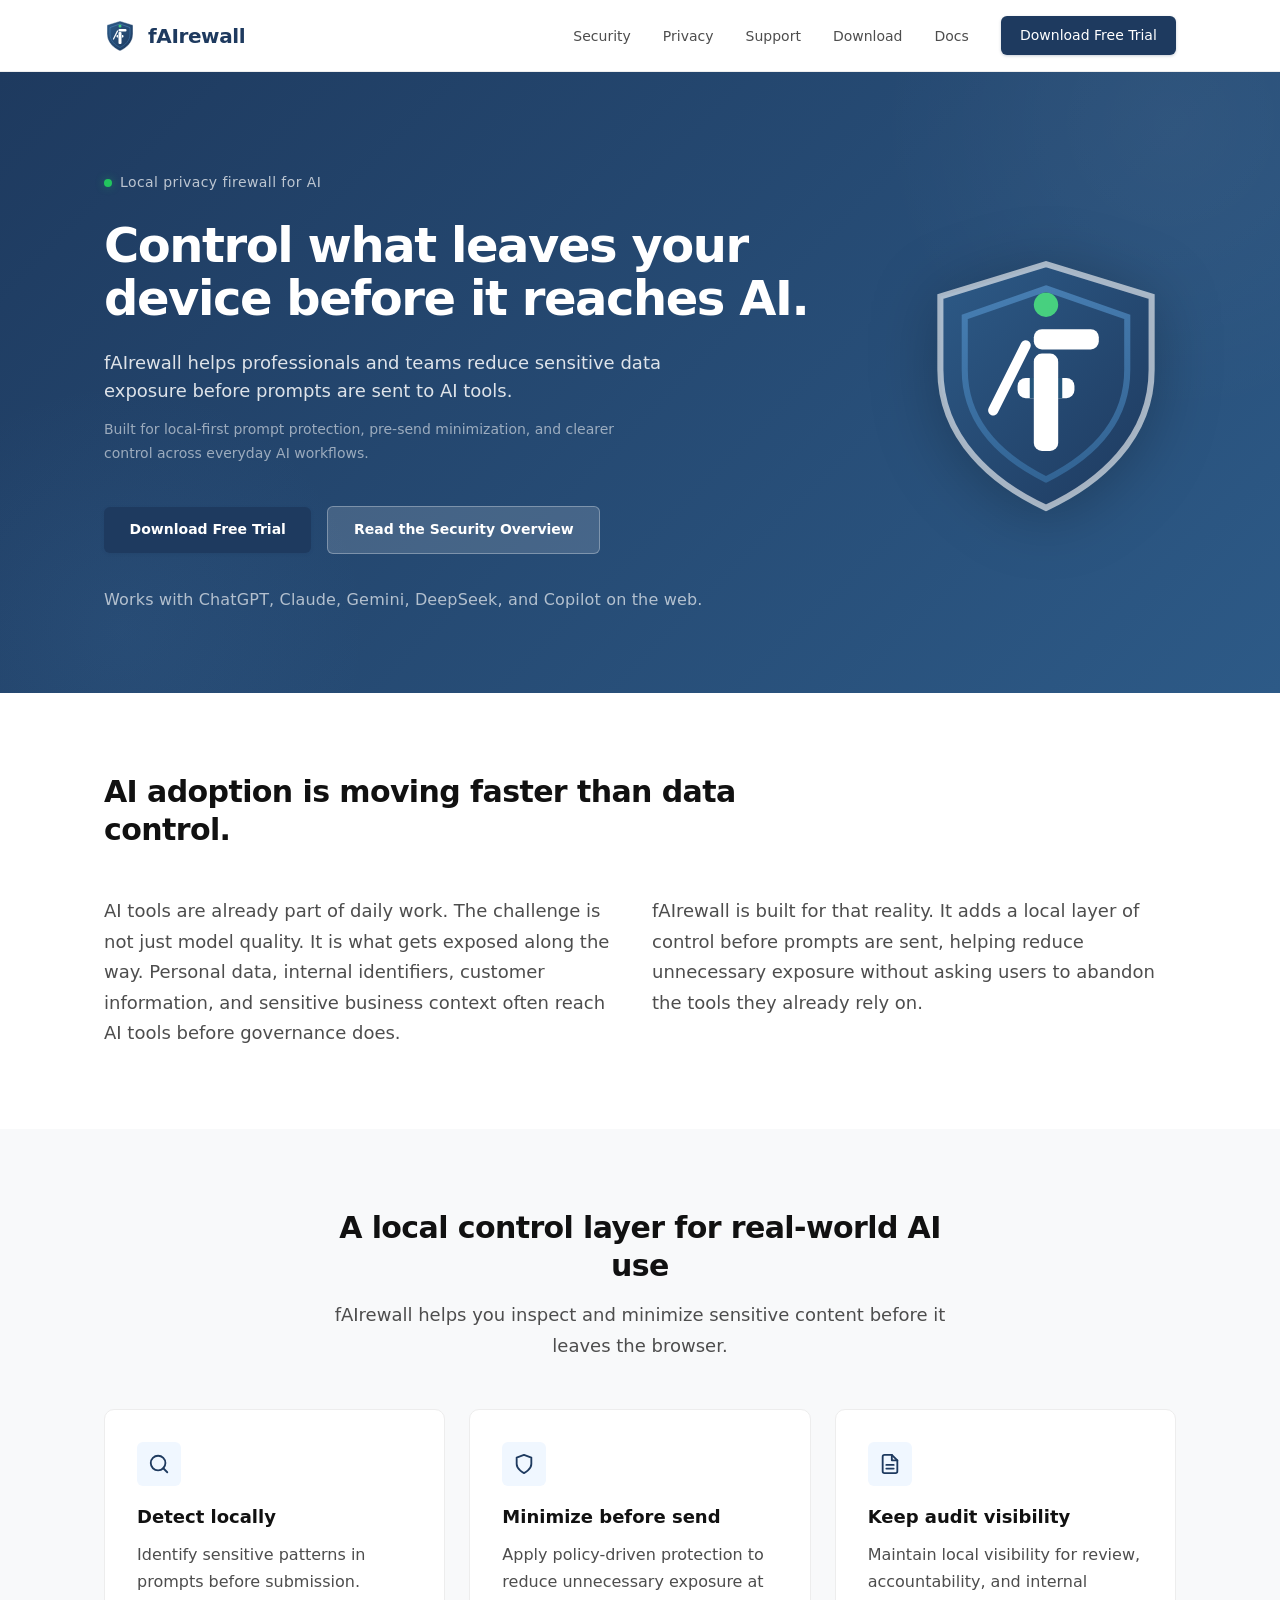
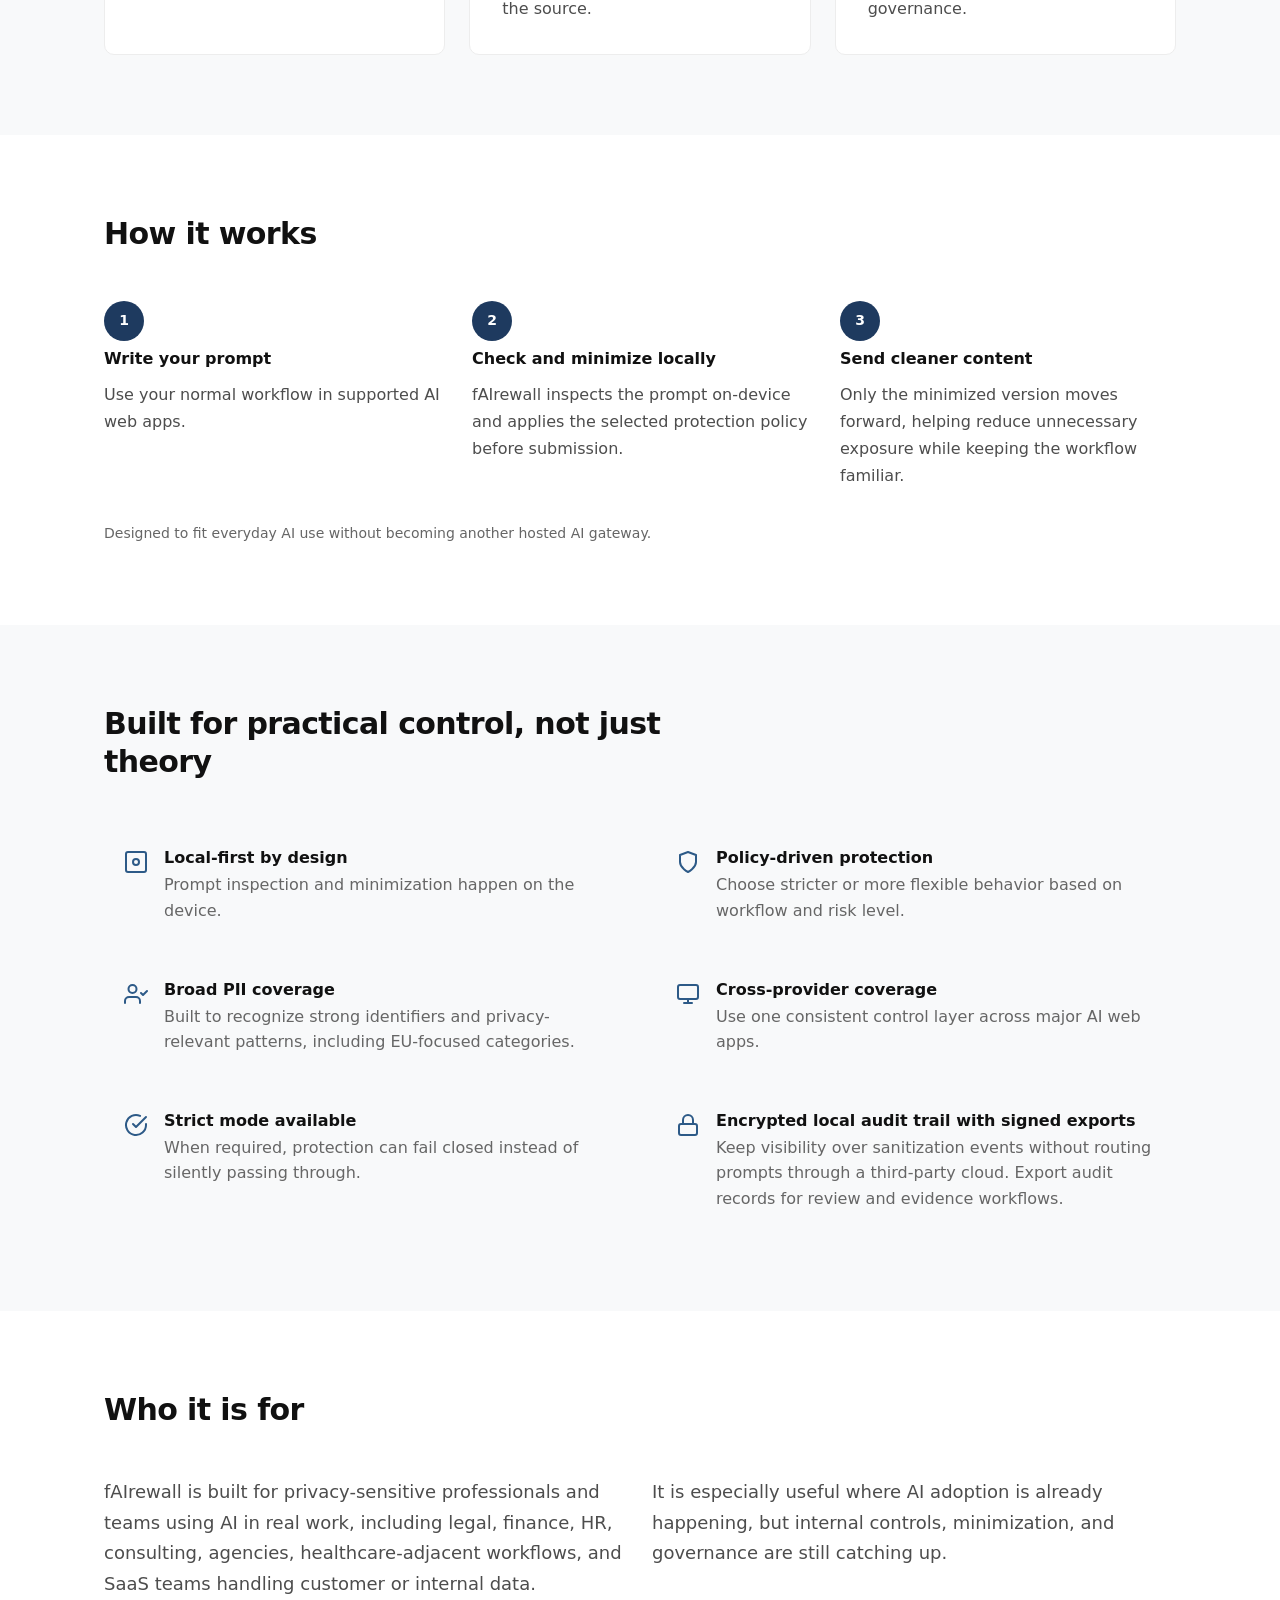
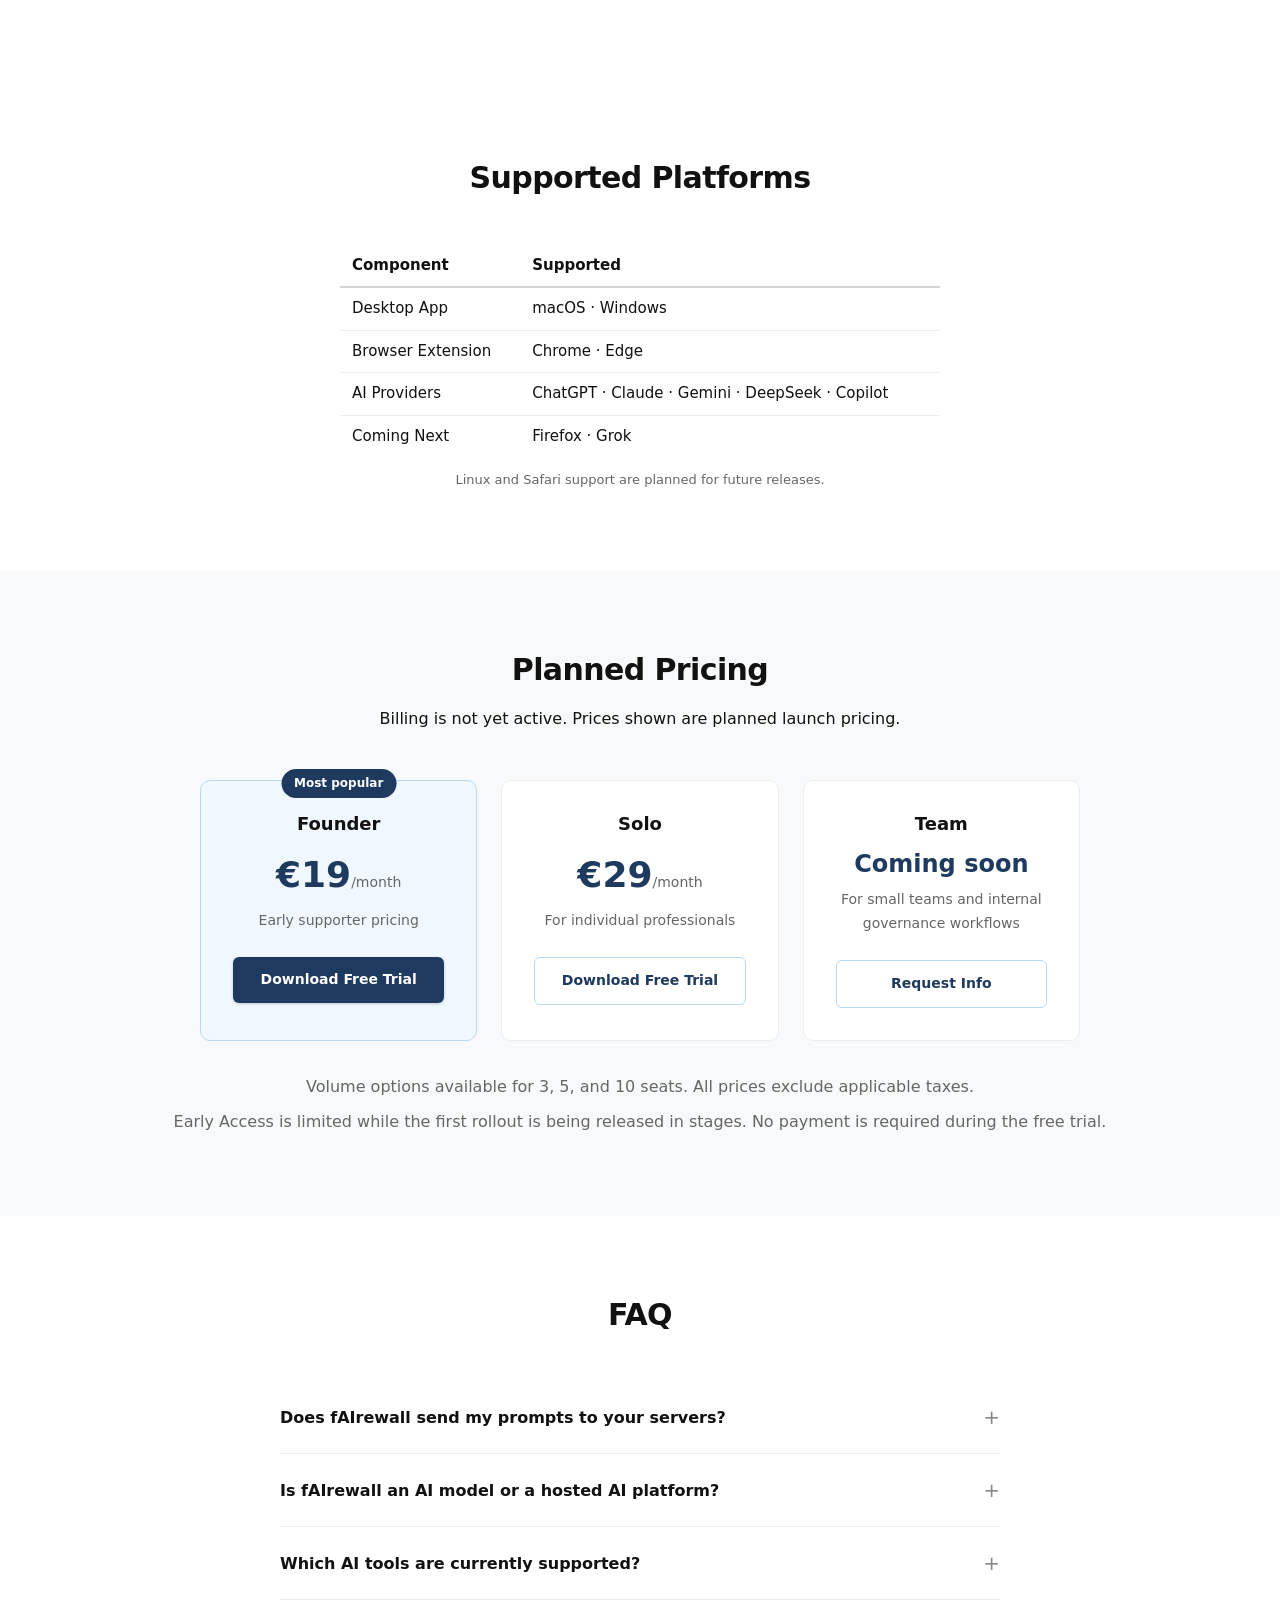
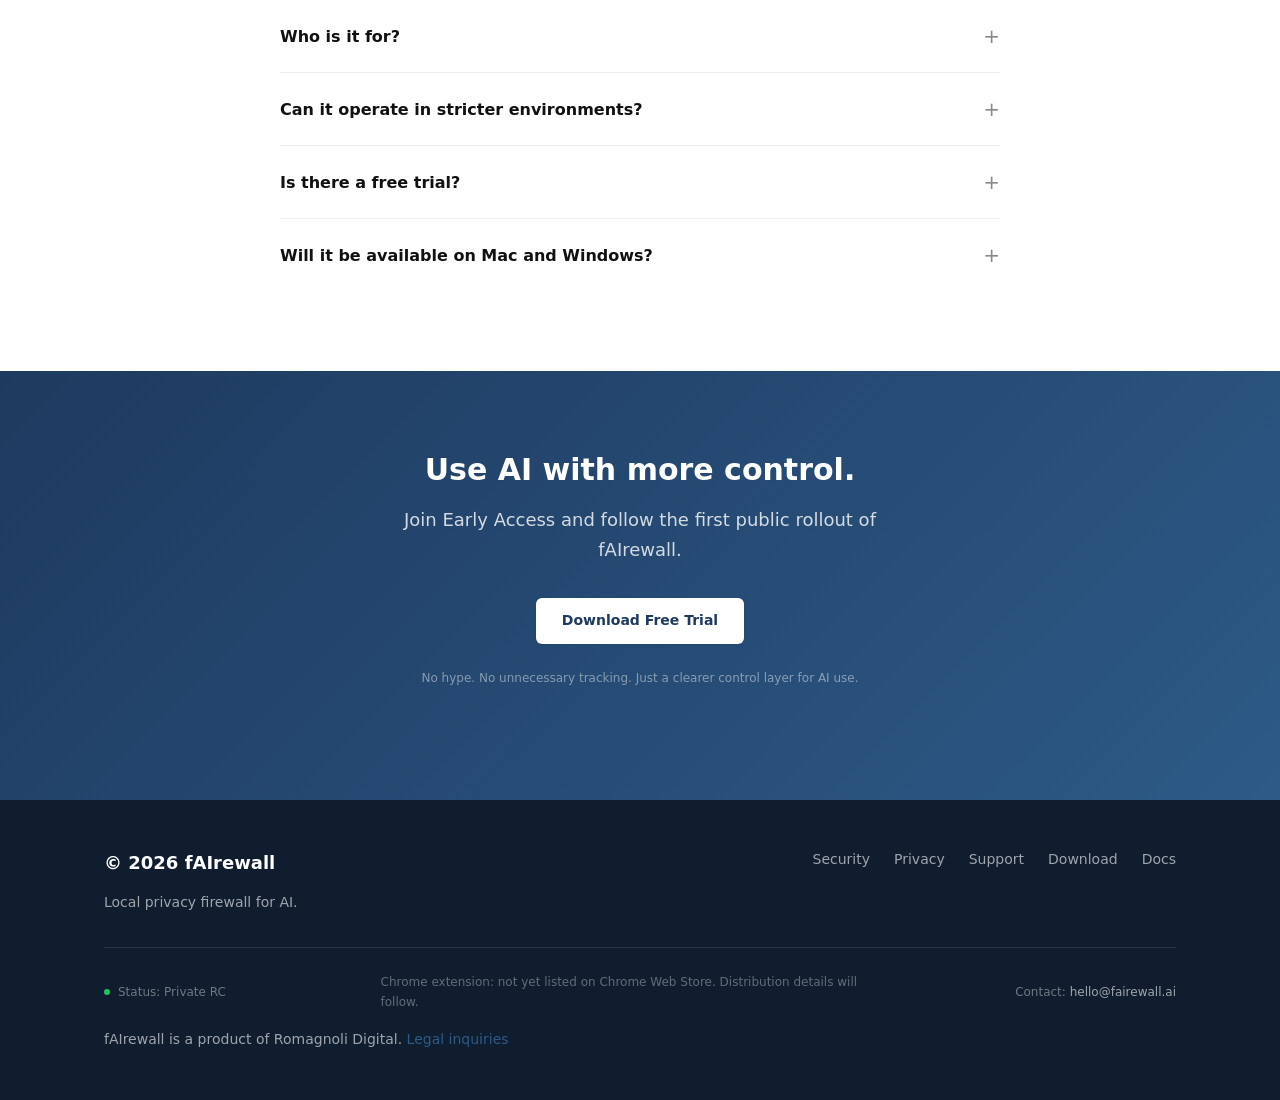
==== commit 9c914b17: "D29 Day 4 carry-over: Romagnoli Digital replaces ParentCompany, EV cert wording fix" ====
--- a/index.html
+++ b/index.html
@@ -158,7 +158,7 @@
       <span class="footer-status"><span class="dot"></span> Status: Private RC</span>
       <span class="footer-disclosure">Chrome extension: not yet listed on Chrome Web Store. Distribution details will follow.</span>
       <span class="footer-contact">Contact: <a href="mailto:hello@fairewall.ai">hello@fairewall.ai</a></span>
-      <span class="footer-legal">fAIrewall is a product of [ParentCompany]. <a href="mailto:hello@fairewall.ai">Legal inquiries</a></span>
+      <span class="footer-legal">fAIrewall is a product of Romagnoli Digital. <a href="mailto:hello@fairewall.ai">Legal inquiries</a></span>
     </div>
   </div></footer>
 
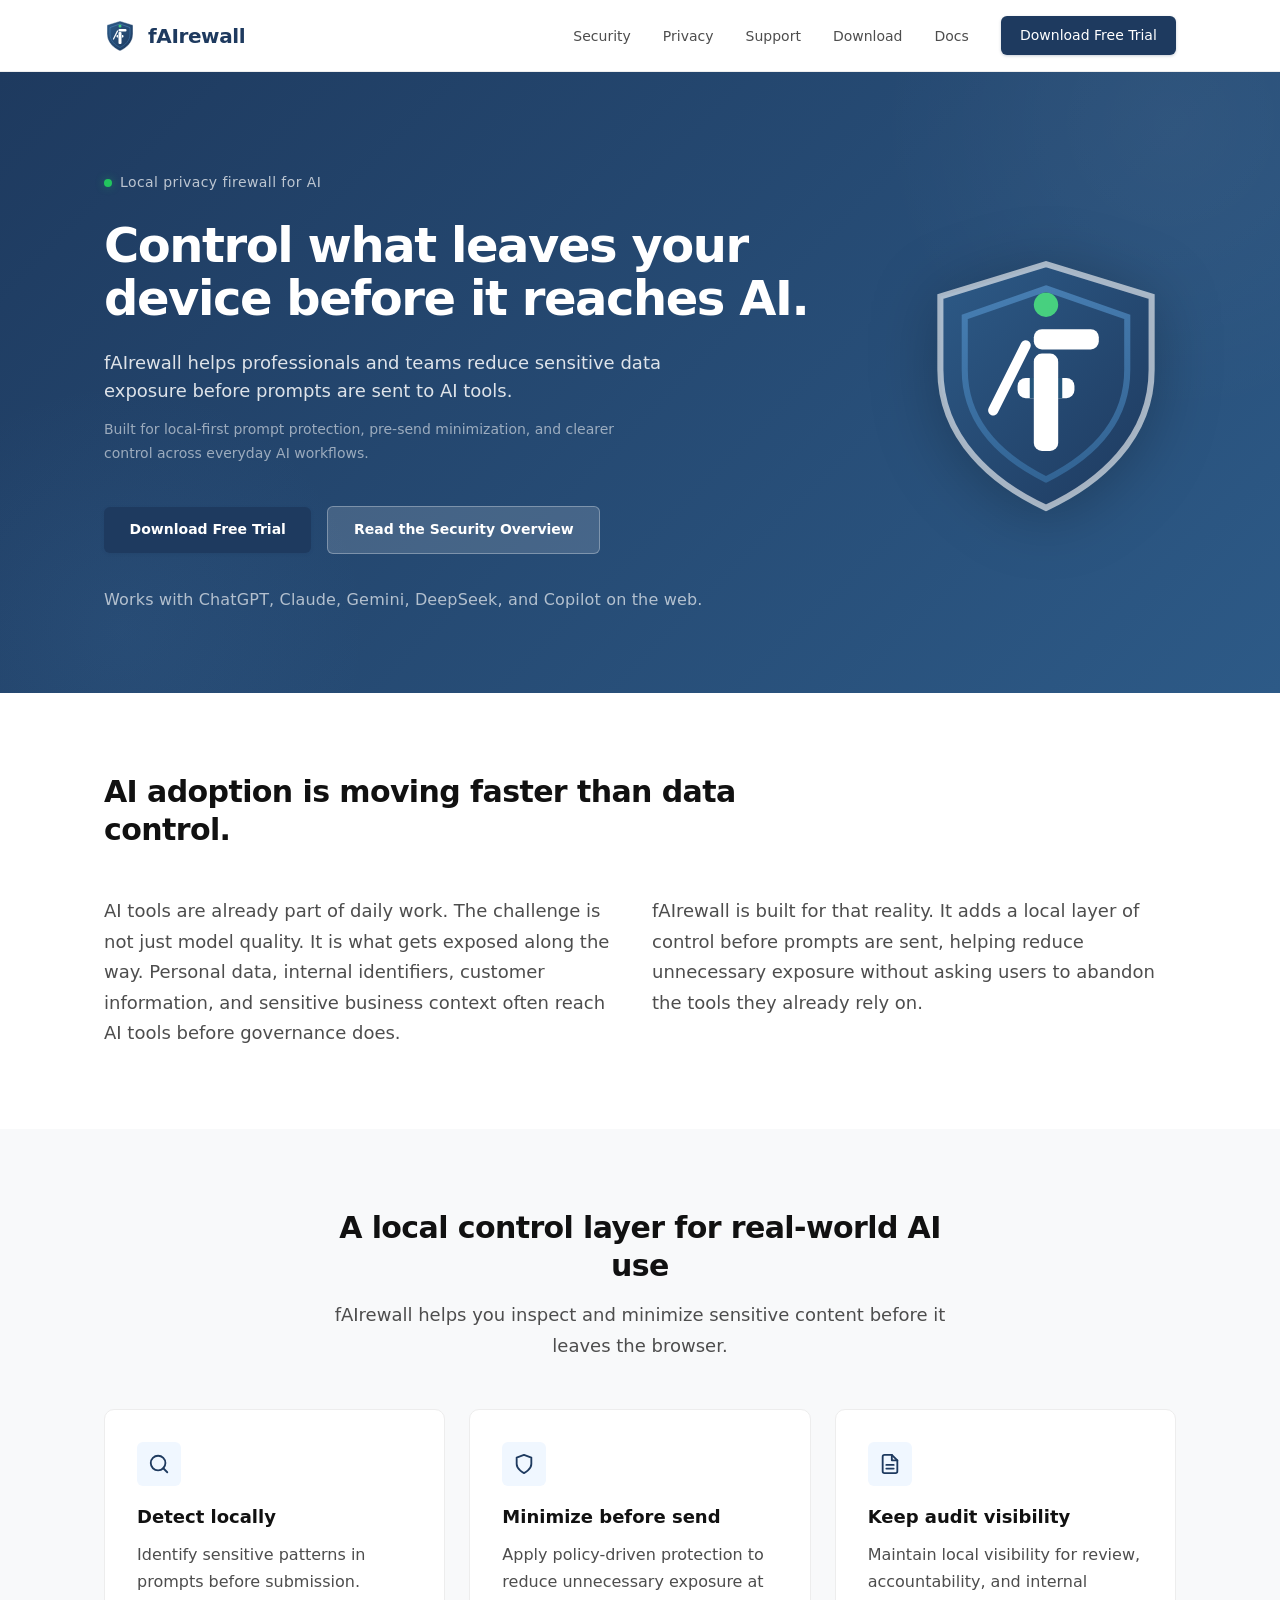
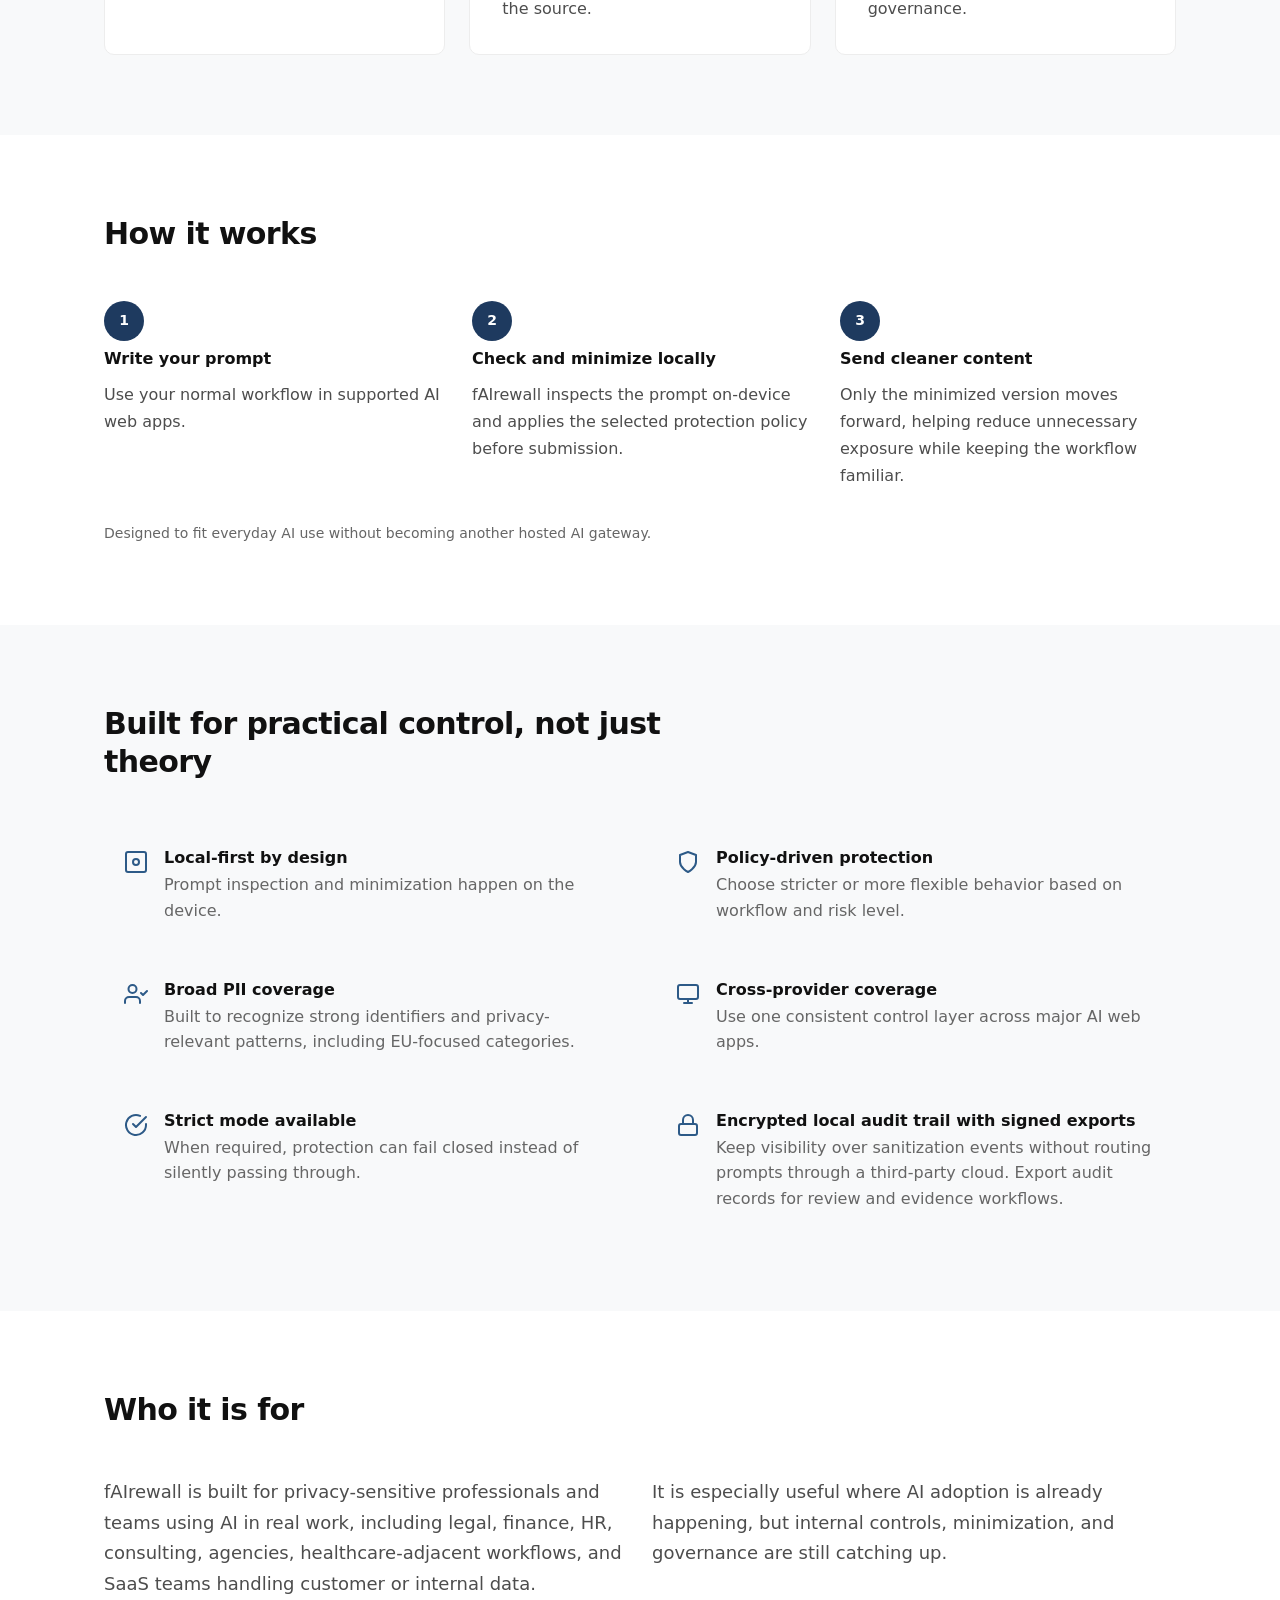
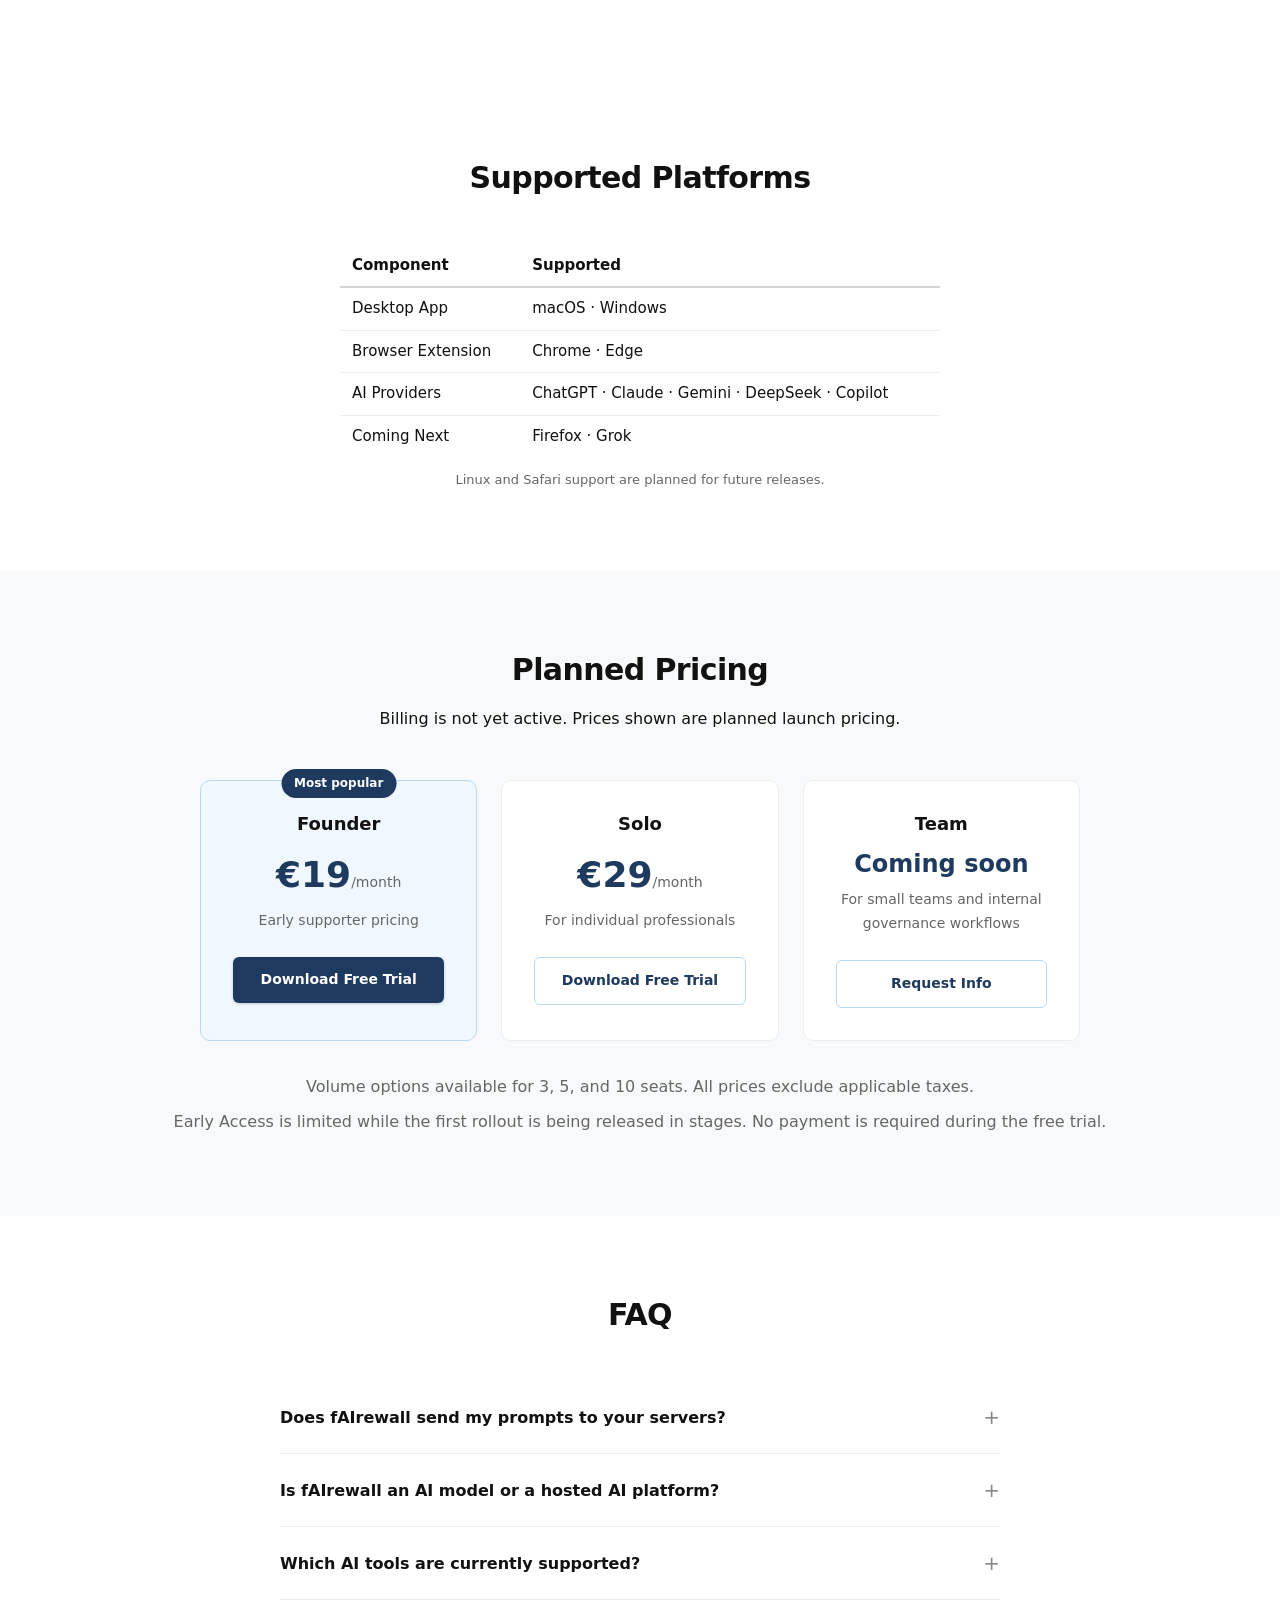
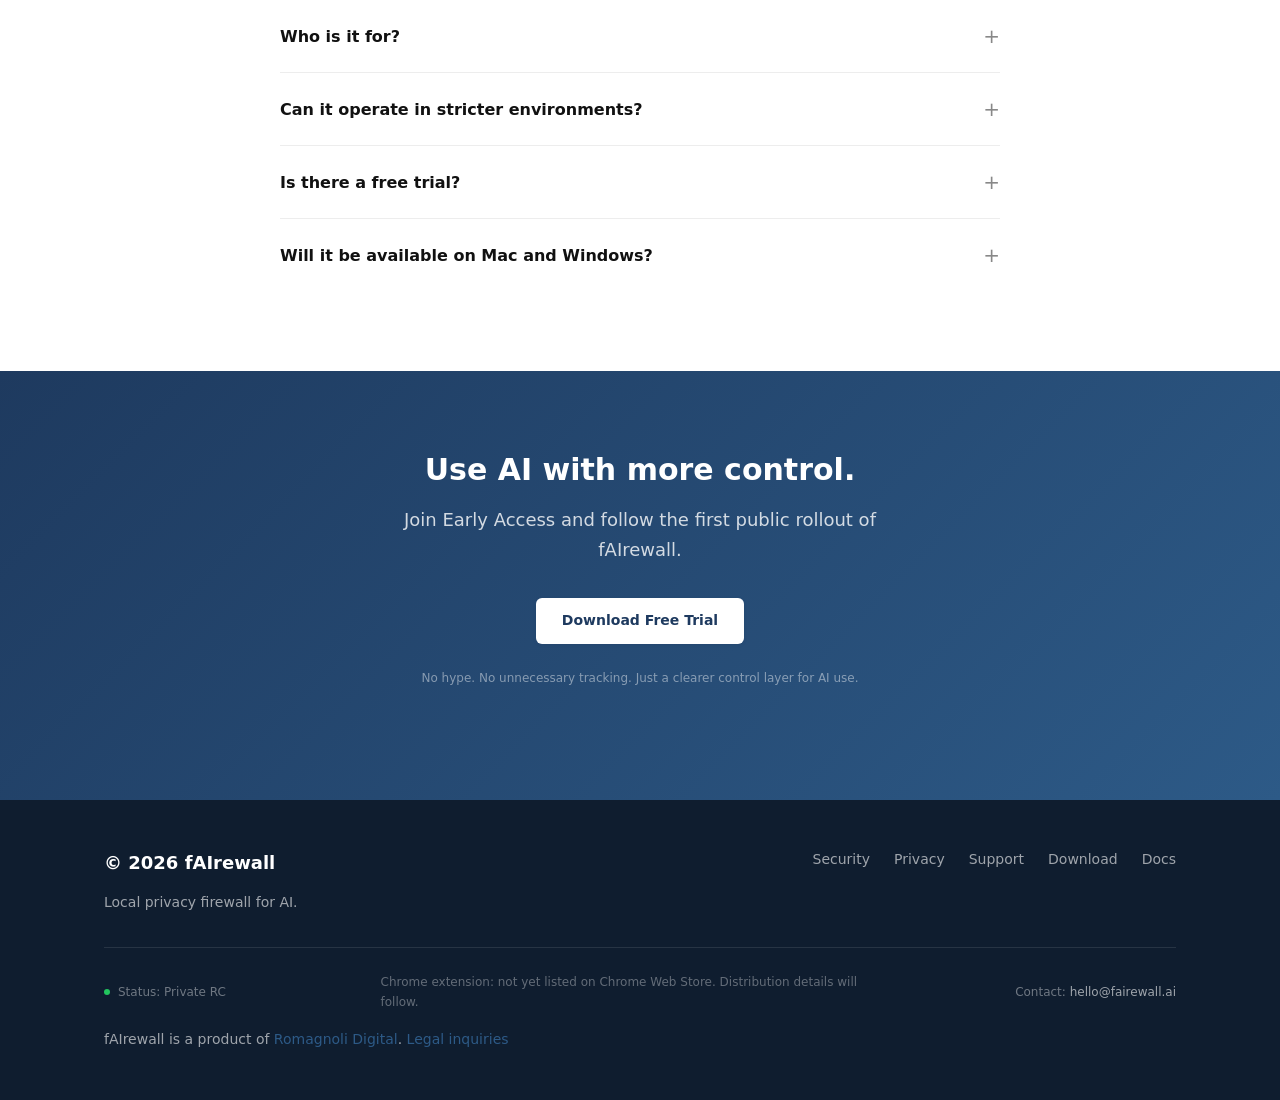
==== commit 02b80e23: "D29 Day 4: Romagnoli Digital with link to romagnolidigital.com" ====
--- a/index.html
+++ b/index.html
@@ -158,7 +158,7 @@
       <span class="footer-status"><span class="dot"></span> Status: Private RC</span>
       <span class="footer-disclosure">Chrome extension: not yet listed on Chrome Web Store. Distribution details will follow.</span>
       <span class="footer-contact">Contact: <a href="mailto:hello@fairewall.ai">hello@fairewall.ai</a></span>
-      <span class="footer-legal">fAIrewall is a product of Romagnoli Digital. <a href="mailto:hello@fairewall.ai">Legal inquiries</a></span>
+      <span class="footer-legal">fAIrewall is a product of <a href="https://romagnolidigital.com" target="_blank" rel="noopener">Romagnoli Digital</a>. <a href="mailto:hello@fairewall.ai">Legal inquiries</a></span>
     </div>
   </div></footer>
 
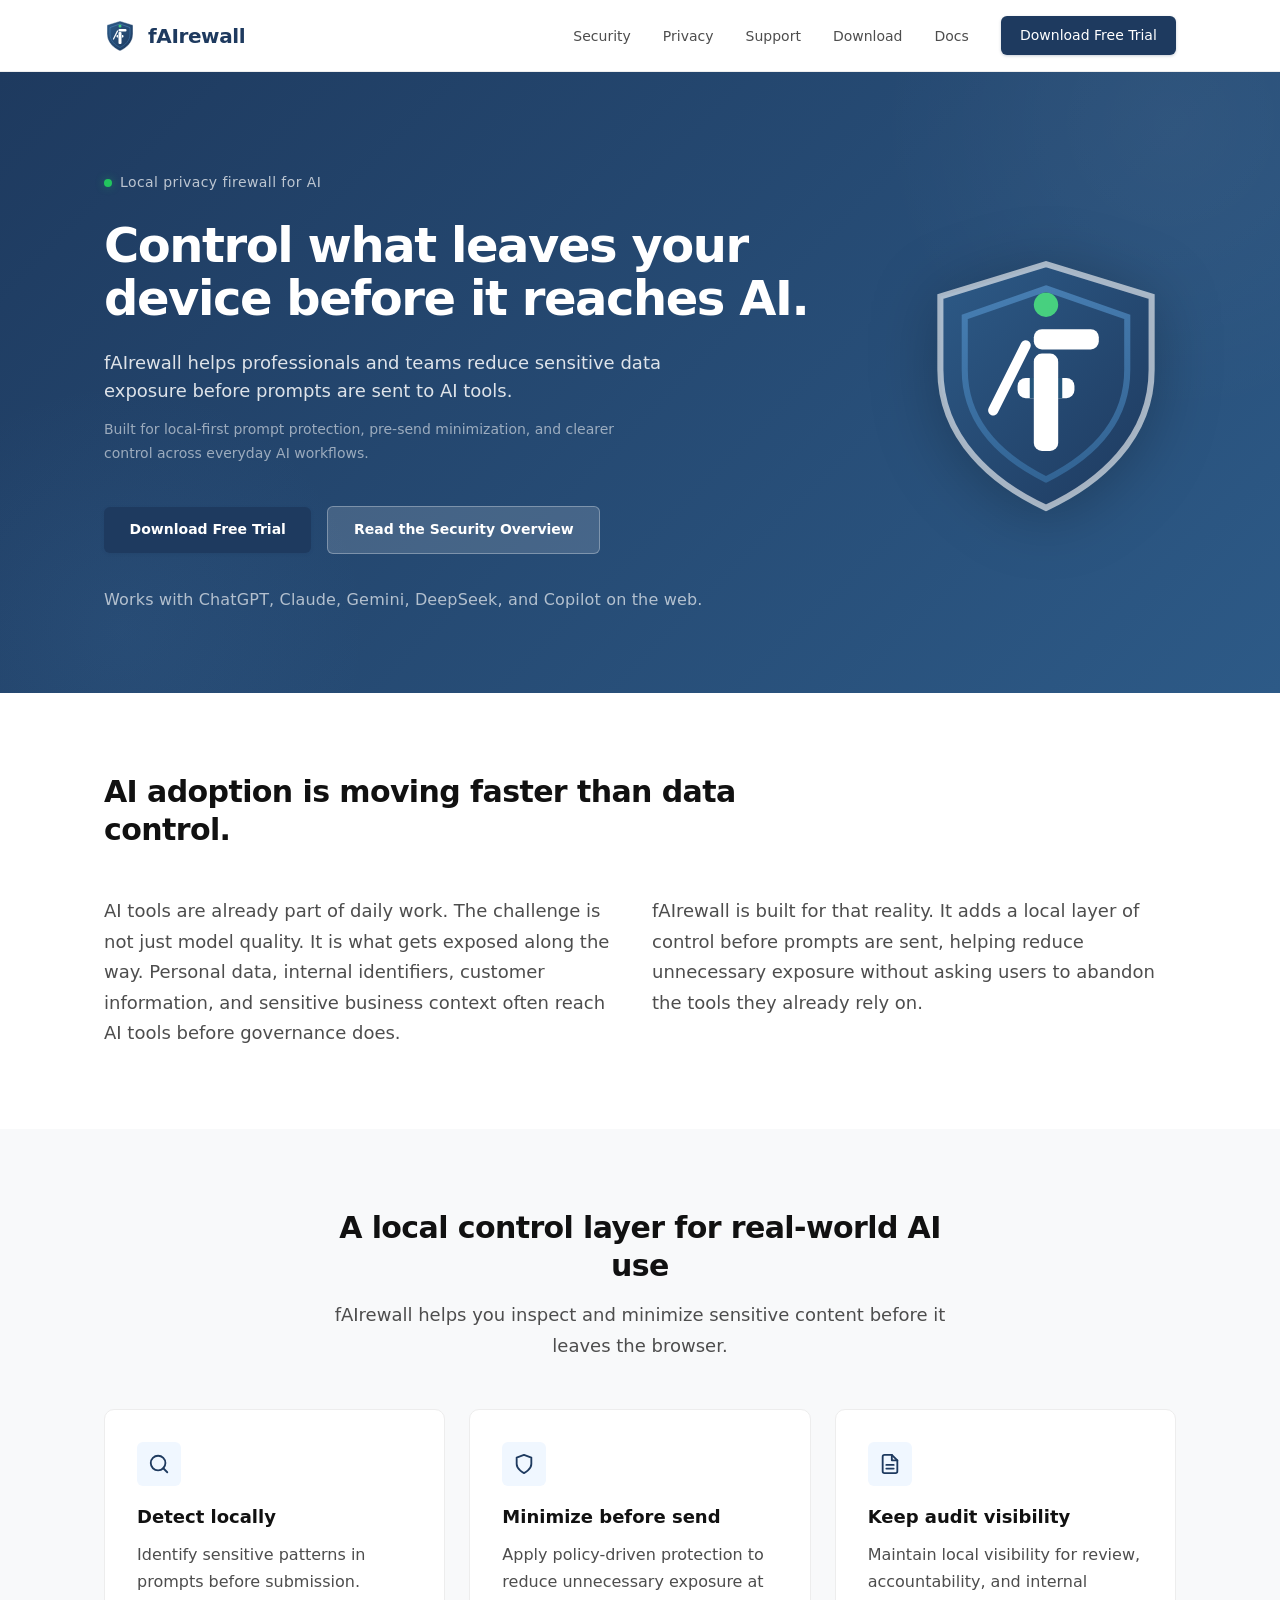
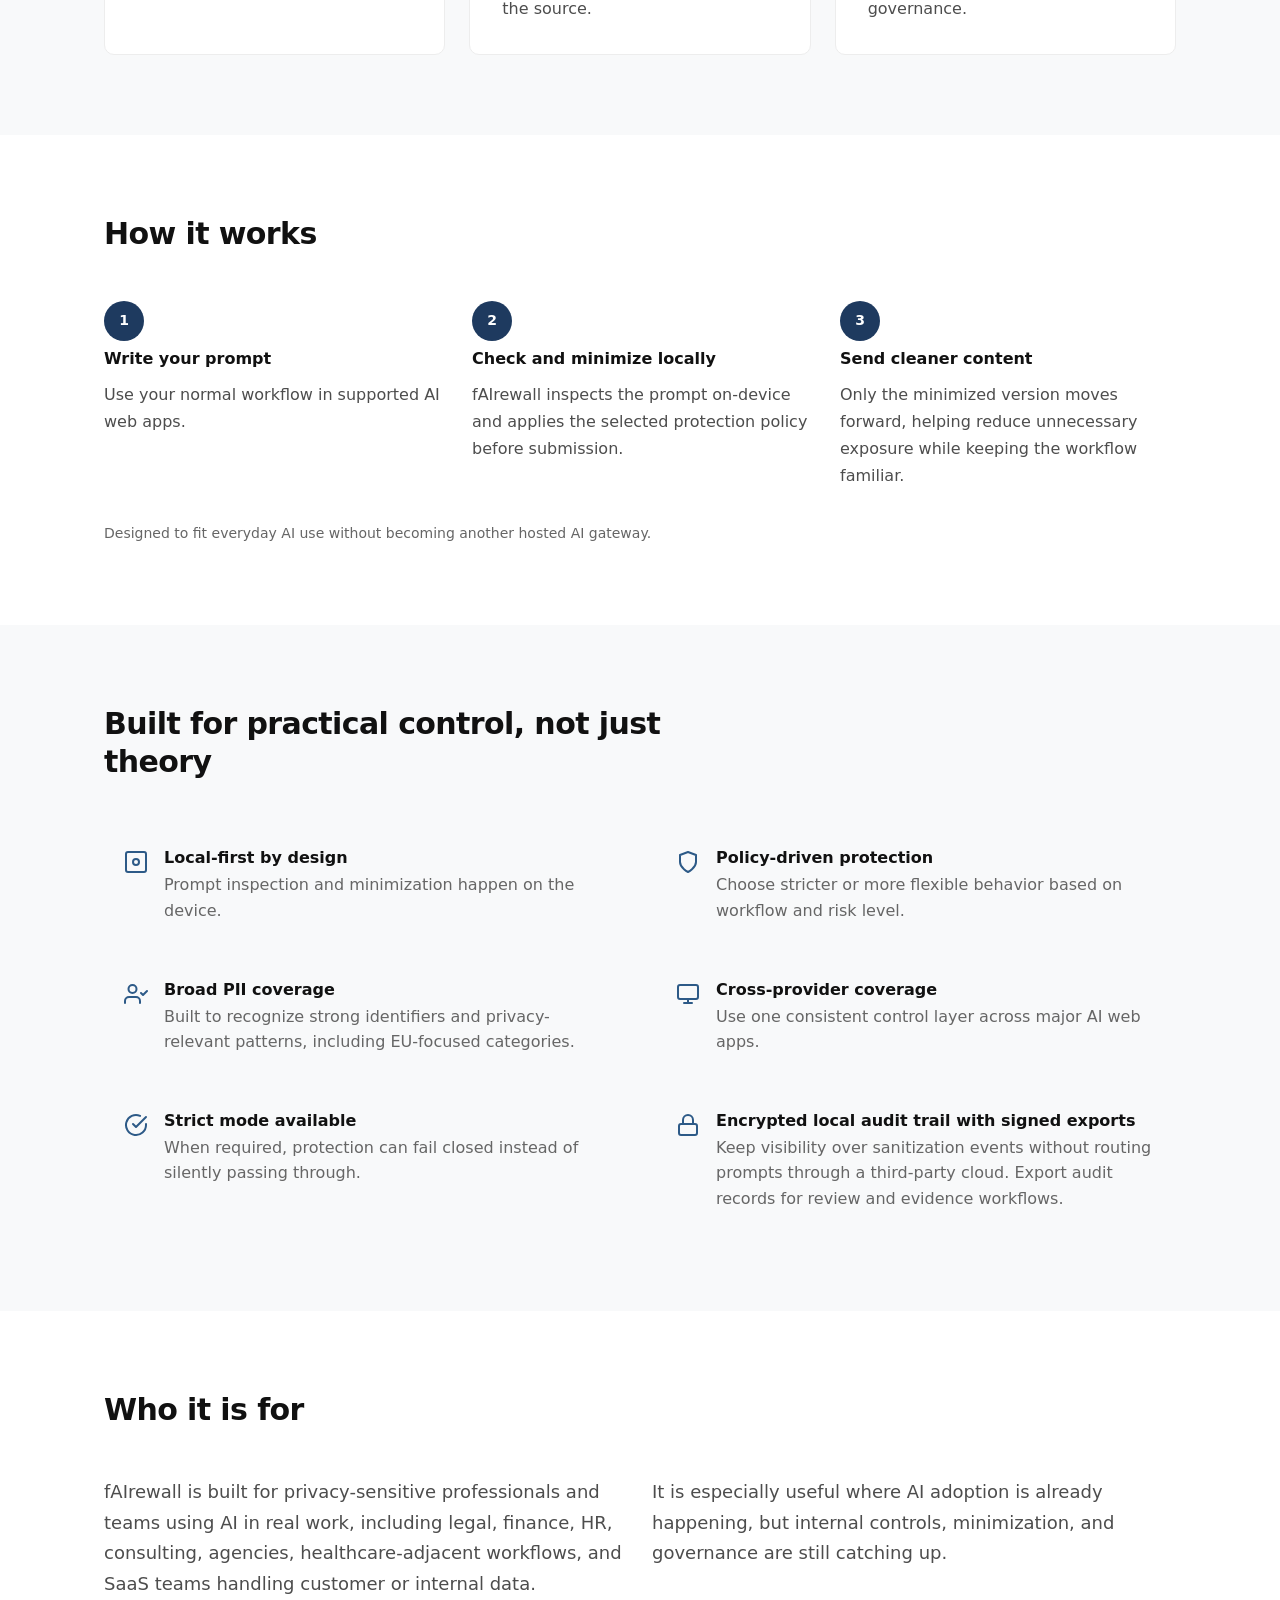
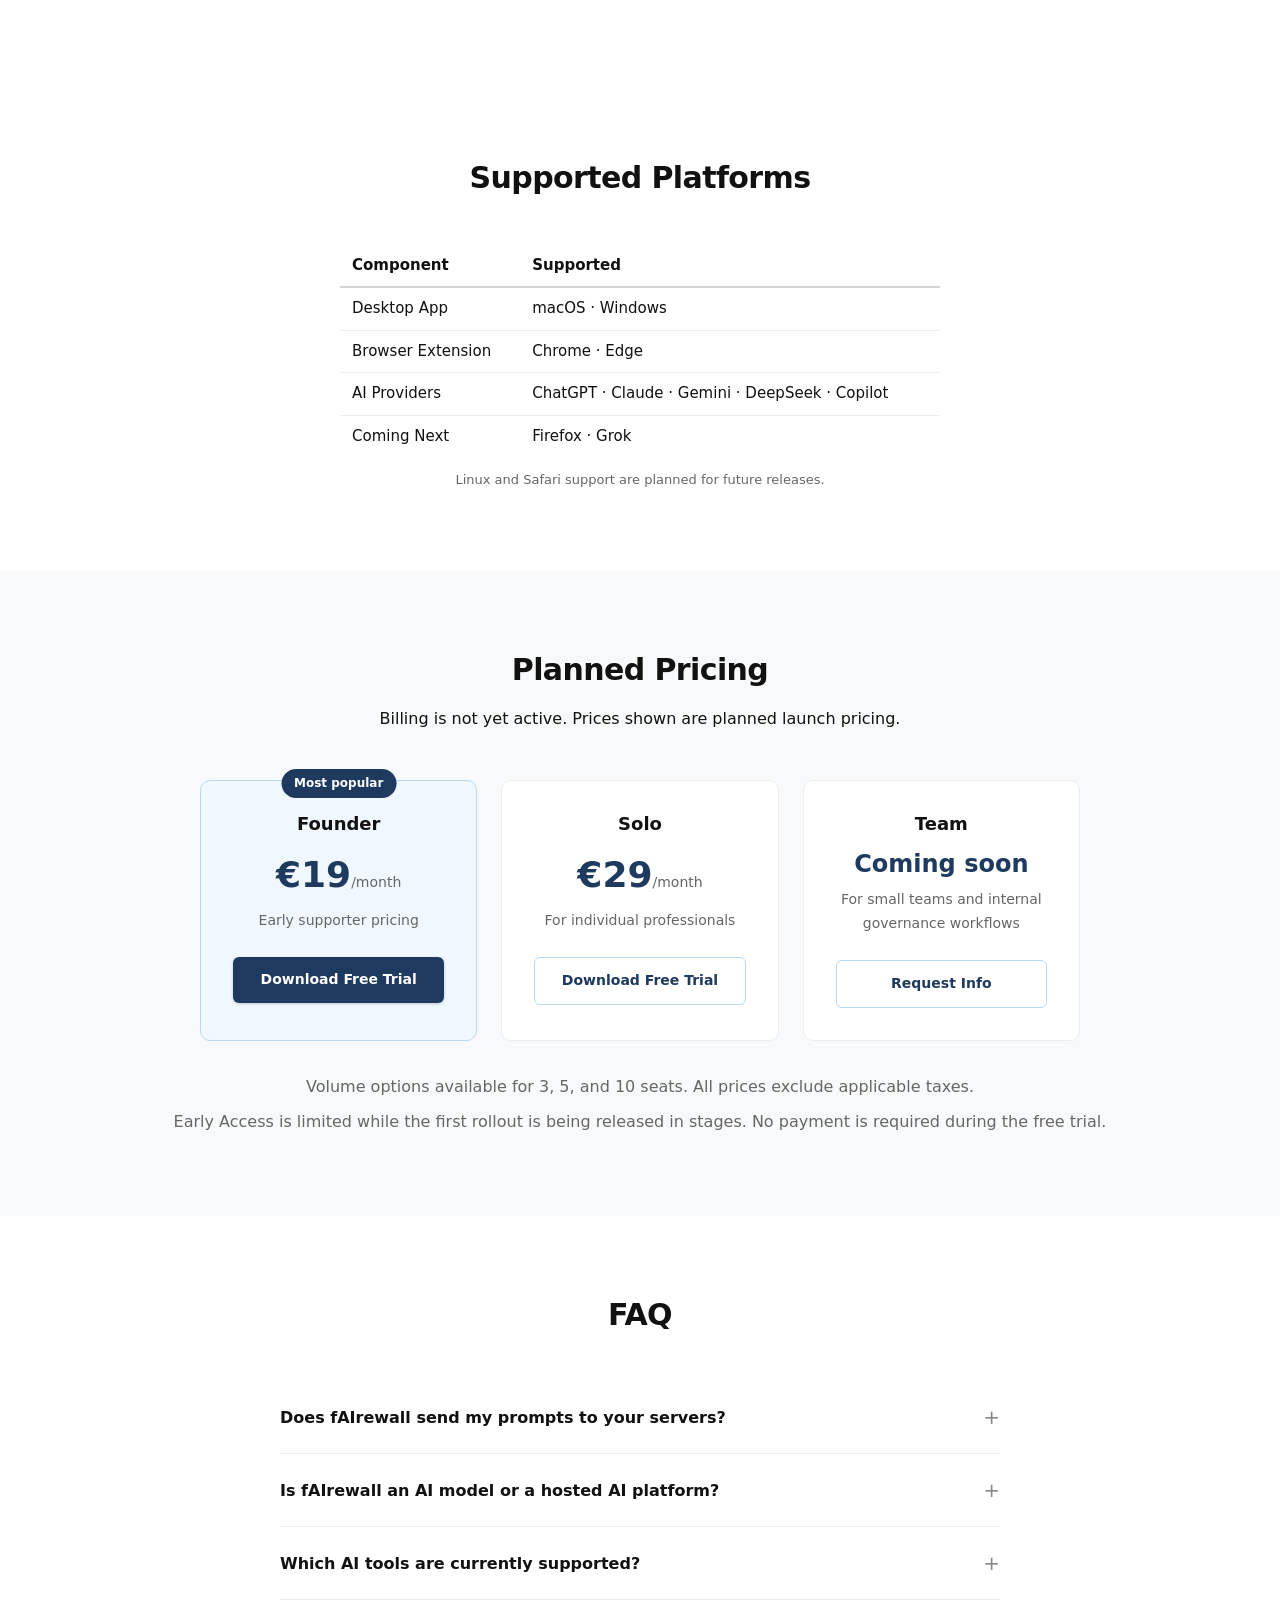
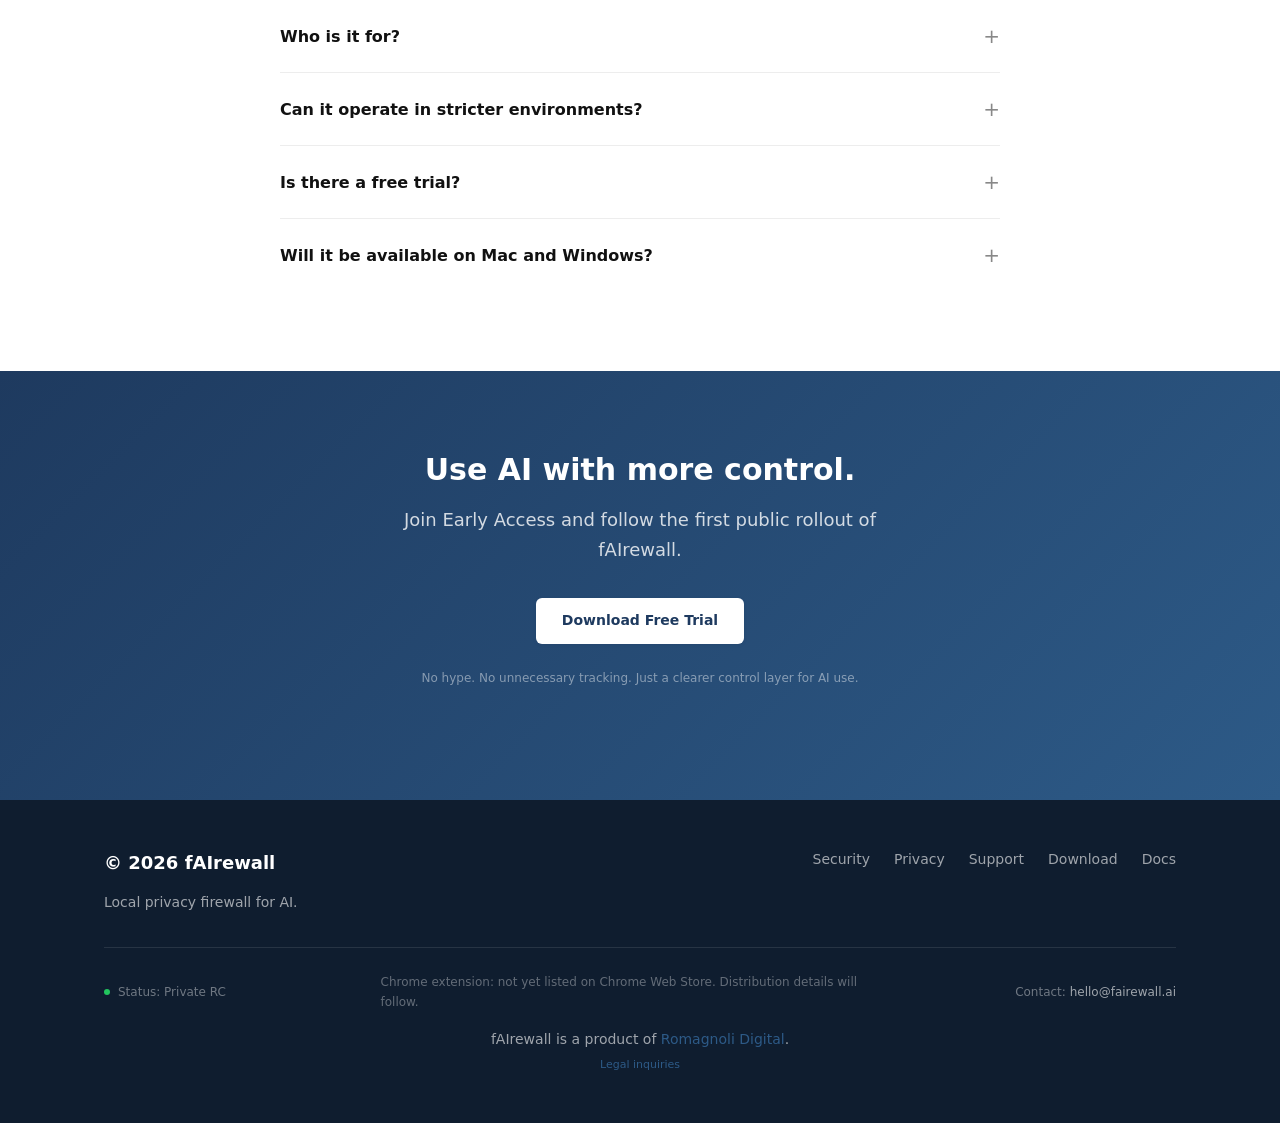
==== commit cac6620b: "Footer layout: Romagnoli Digital centered, Legal inquiries below smaller" ====
--- a/index.html
+++ b/index.html
@@ -158,7 +158,7 @@
       <span class="footer-status"><span class="dot"></span> Status: Private RC</span>
       <span class="footer-disclosure">Chrome extension: not yet listed on Chrome Web Store. Distribution details will follow.</span>
       <span class="footer-contact">Contact: <a href="mailto:hello@fairewall.ai">hello@fairewall.ai</a></span>
-      <span class="footer-legal">fAIrewall is a product of <a href="https://romagnolidigital.com" target="_blank" rel="noopener">Romagnoli Digital</a>. <a href="mailto:hello@fairewall.ai">Legal inquiries</a></span>
+      <div class="footer-legal" style="text-align:center;width:100%;"><div>fAIrewall is a product of <a href="https://romagnolidigital.com" target="_blank" rel="noopener">Romagnoli Digital</a>.</div><div style="font-size:11px;margin-top:4px;"><a href="mailto:hello@fairewall.ai">Legal inquiries</a></div></div>
     </div>
   </div></footer>
 
